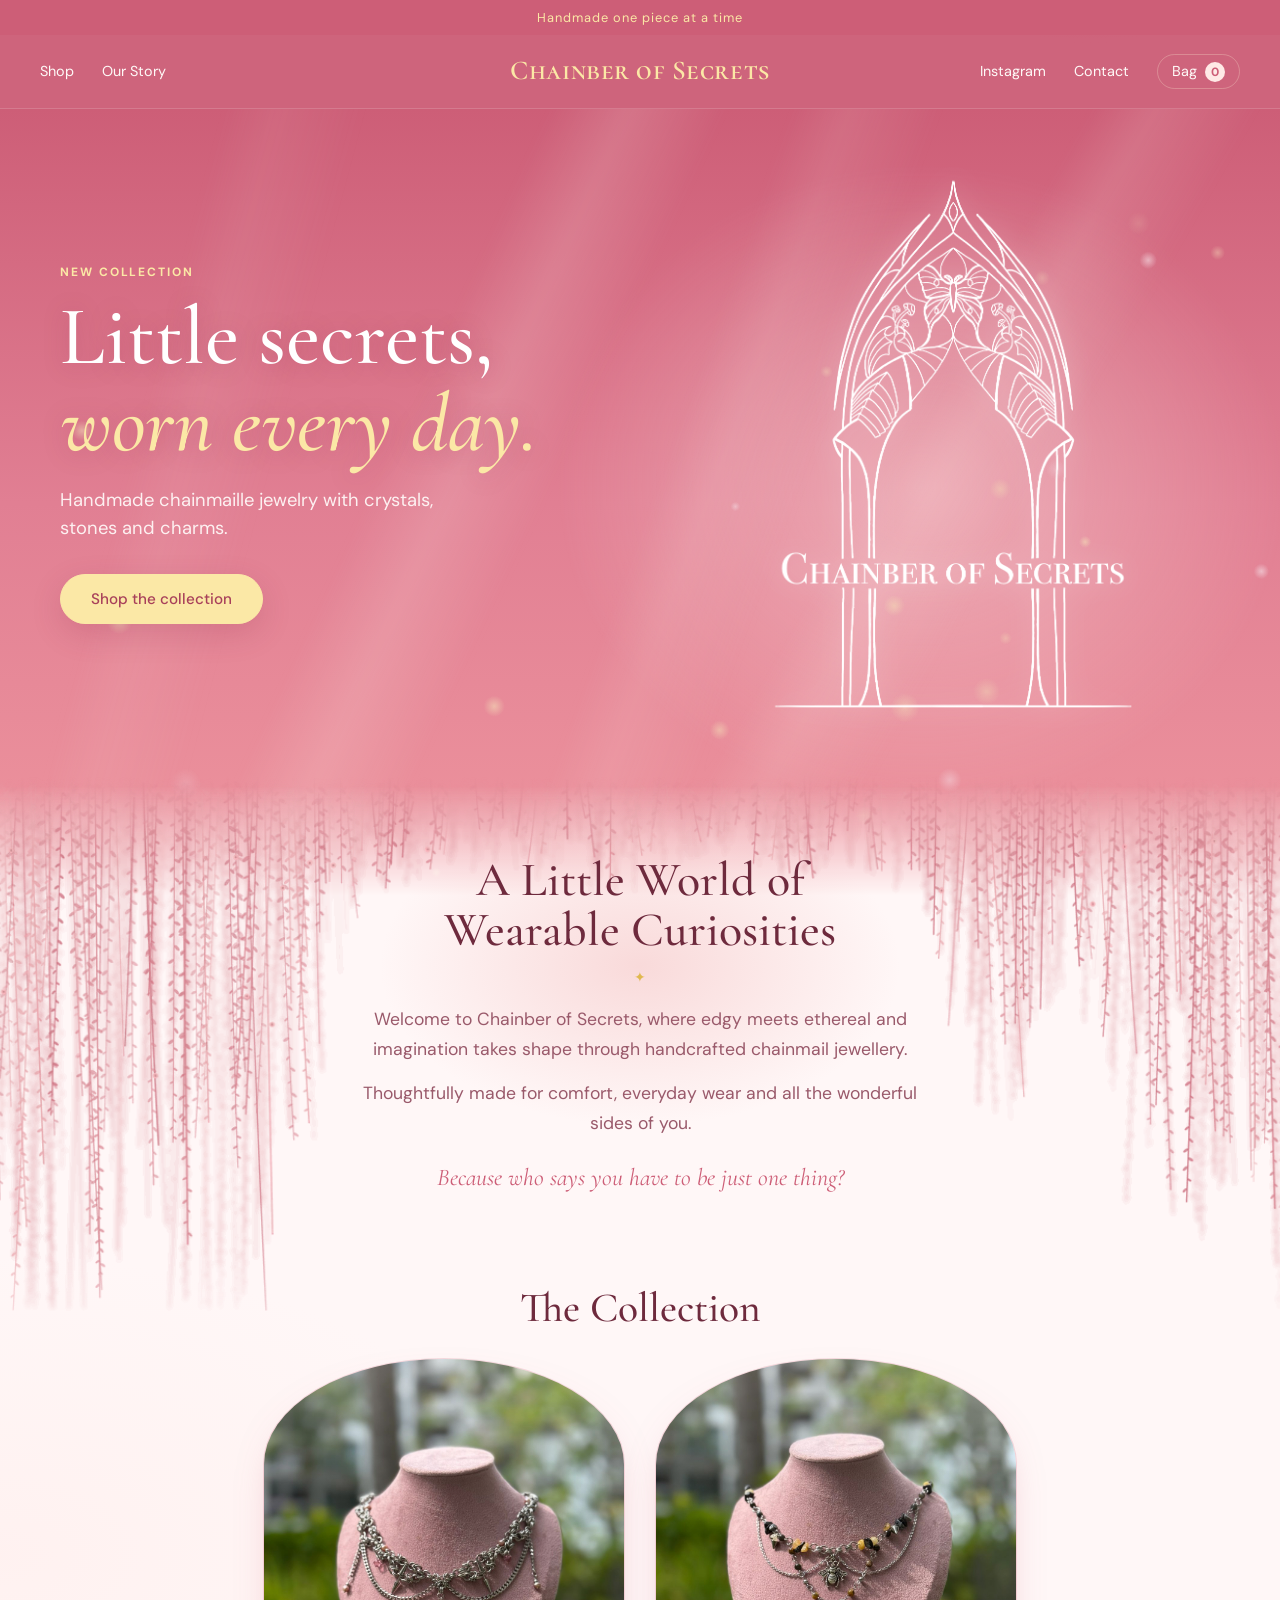
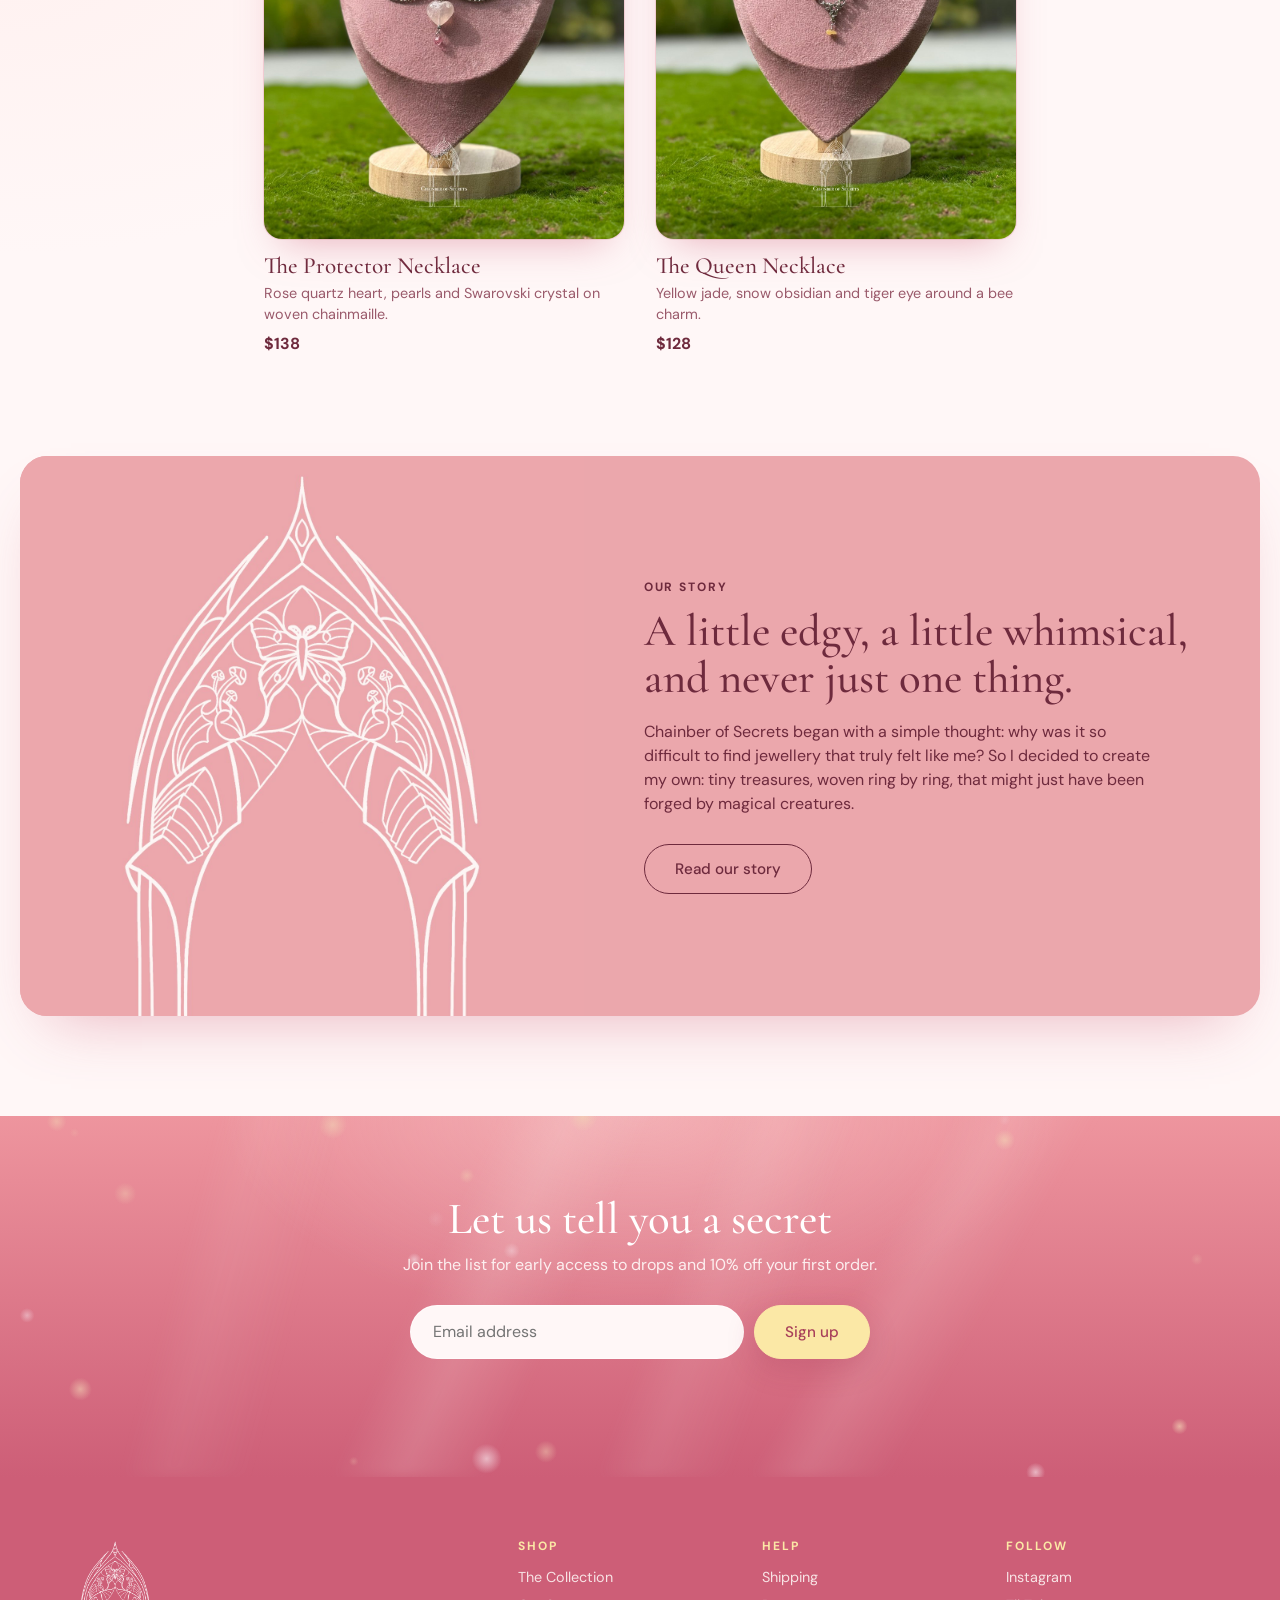
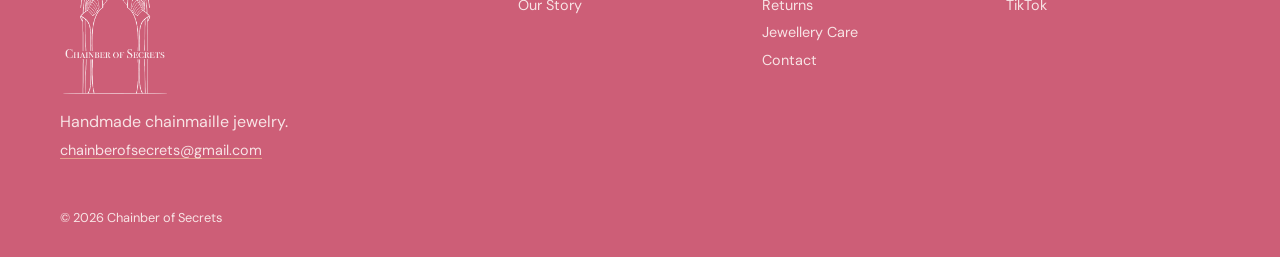
==== index.html @ 81e77fea "Send enquiries to chainberofsecrets@gmail.com Contact links in the header and footer open an email t" ====
<!doctype html>
<html lang="en">
<head>
  <meta charset="utf-8">
  <meta name="viewport" content="width=device-width, initial-scale=1">
  <title>Chainber of Secrets</title>
  <meta name="description" content="Handmade chainmaille jewelry with crystals, stones and charms.">
  <link rel="icon" href="assets/logo.png">
  <link rel="preconnect" href="https://fonts.googleapis.com">
  <link rel="preconnect" href="https://fonts.gstatic.com" crossorigin>
  <link href="https://fonts.googleapis.com/css2?family=Cormorant+Garamond:ital,wght@0,400;0,500;1,400&family=Cormorant+SC:wght@500;600&family=DM+Sans:wght@400;500;700&display=swap" rel="stylesheet">
  <link rel="stylesheet" href="styles.css">
</head>
<body>
  <div class="announcement">Handmade one piece at a time</div>

  <header class="site-header">
    <button class="menu-toggle" aria-label="Open menu" aria-expanded="false">
      <span></span><span></span>
    </button>
    <nav class="nav nav-left" aria-label="Primary">
      <a href="index.html#collection">Shop</a>
      <a href="our-story.html">Our Story</a>
    </nav>
    <a href="index.html" class="wordmark">Chainber of Secrets</a>
    <nav class="nav nav-right" aria-label="Secondary">
      <a href="https://www.instagram.com/chainberofsecrets/" target="_blank" rel="noopener">Instagram</a>
      <a href="mailto:chainberofsecrets@gmail.com">Contact</a>
    </nav>
  </header>

  <main>
    <section class="hero enchanted">
      <div class="hero-inner">
        <div class="hero-text">
          <p class="eyebrow">New collection</p>
          <h1>Little secrets,<br><em>worn every day.</em></h1>
          <p class="lede">Handmade chainmaille jewelry with crystals, stones and charms.</p>
          <a href="#collection" class="btn">Shop the collection</a>
        </div>
        <img class="hero-logo" src="assets/logo-light.png" alt="Chainber of Secrets" width="779" height="1142">
      </div>
    </section>
    <div class="forest-edge" aria-hidden="true"></div>

    <section class="intro">
      <h2>A Little World of Wearable Curiosities</h2>
      <p>Welcome to Chainber of Secrets, where edgy meets ethereal and imagination takes shape through handcrafted chainmail jewellery.</p>
      <p>Thoughtfully made for comfort, everyday wear and all the wonderful sides of you.</p>
      <p class="intro-kicker">Because who says you have to be just one thing?</p>
    </section>

    <section class="products" id="collection">
      <div class="section-head">
        <h2>The Collection</h2>
      </div>
      <div class="product-grid" id="product-grid"></div>
    </section>

    <section class="story" id="story">
      <img class="story-art" src="assets/arch.jpg" alt="" width="1410" height="2000">
      <div class="story-text">
        <p class="eyebrow">Our story</p>
        <h2>A little edgy, a little whimsical, and never just one thing.</h2>
        <p>Chainber of Secrets began with a simple thought: why was it so difficult to find jewellery that truly felt like me? So I decided to create my own: tiny treasures, woven ring by ring, that might just have been forged by magical creatures.</p>
        <a href="our-story.html" class="btn btn-outline">Read our story</a>
      </div>
    </section>

    <section class="newsletter enchanted">
      <h2>Let us tell you a secret</h2>
      <p>Join the list for early access to drops and 10% off your first order.</p>
      <form id="signup">
        <input id="signup-email" type="email" placeholder="Email address" aria-label="Email address" required>
        <button class="btn" type="submit">Sign up</button>
      </form>
      <p class="form-msg" id="form-msg" role="status"></p>
    </section>
  </main>

  <footer class="site-footer">
    <div class="footer-cols">
      <div class="footer-brand">
        <img src="assets/logo-light.png" alt="Chainber of Secrets" width="779" height="1142">
        <p>Handmade chainmaille jewelry.</p>
        <p><a href="mailto:chainberofsecrets@gmail.com" class="footer-email">chainberofsecrets@gmail.com</a></p>
      </div>
      <div>
        <h3>Shop</h3>
        <a href="index.html#collection">The Collection</a>
        <a href="our-story.html">Our Story</a>
      </div>
      <div>
        <h3>Help</h3>
        <a href="#">Shipping</a><a href="#">Returns</a><a href="jewellery-care.html">Jewellery Care</a><a href="mailto:chainberofsecrets@gmail.com">Contact</a>
      </div>
      <div>
        <h3>Follow</h3>
        <a href="https://www.instagram.com/chainberofsecrets/" target="_blank" rel="noopener">Instagram</a><a href="https://www.tiktok.com/@chainberofsecrets" target="_blank" rel="noopener">TikTok</a>
      </div>
    </div>
    <p class="copyright">© <span id="year"></span> Chainber of Secrets</p>
  </footer>

  <script src="products.js"></script>
  <script src="cart.js"></script>
  <script src="script.js"></script>
</body>
</html>
---- styles.css ----
/* Palette: baby pink tones (CD5E77, E17F93, EE959E, EBA7AC, F4C2C2),
   with a deep rose ink so small text stays readable */
:root {
  --bg: #fff7f7;
  --ink: #6e2a3d;
  --muted: #9a5a6b;
  --plum: #cd5e77;
  --mauve: #eba7ac;
  --rose: #fbe3e3;
  --lilac: #f8dcdc;
  --petal: #fdeeee;
  --dusk: #f4c2c2;
  --line: rgba(110, 42, 61, 0.12);
  --radius: 18px;
  --display: "Cormorant Garamond", Georgia, serif;
  --caps: "Cormorant SC", "Cormorant Garamond", Georgia, serif;
  --sans: "DM Sans", system-ui, sans-serif;
}

* { box-sizing: border-box; margin: 0; }

body {
  background: var(--bg);
  color: var(--ink);
  font-family: var(--sans);
  line-height: 1.5;
}

a { color: inherit; text-decoration: none; }
img, svg { display: block; max-width: 100%; height: auto; }
:focus-visible { outline: 2px solid var(--plum); outline-offset: 3px; }

.announcement {
  background: var(--plum);
  color: var(--bg);
  text-align: center;
  font-size: 0.8rem;
  letter-spacing: 0.04em;
  padding: 8px 16px;
}

/* Header */
.site-header {
  position: sticky;
  top: 0;
  z-index: 10;
  display: grid;
  grid-template-columns: 1fr auto 1fr;
  align-items: center;
  padding: 16px 40px;
  background: rgba(255, 247, 247, 0.92);
  backdrop-filter: blur(8px);
  border-bottom: 1px solid var(--line);
}

.wordmark {
  font-family: var(--caps);
  font-size: 1.7rem;
  font-weight: 600;
  color: var(--plum);
  white-space: nowrap;
  letter-spacing: 0.02em;
}

.nav { display: flex; gap: 28px; font-size: 0.9rem; }
.nav-right { justify-content: flex-end; align-items: center; }
.nav a:hover { color: var(--plum); }

.menu-toggle { display: none; }

/* Buttons */
.btn {
  display: inline-block;
  background: var(--plum);
  color: var(--bg);
  border: 1.5px solid var(--plum);
  border-radius: 999px;
  padding: 14px 30px;
  font: 500 0.95rem var(--sans);
  cursor: pointer;
  transition: transform 0.15s, background 0.15s, color 0.15s;
}
.btn:hover { transform: translateY(-2px); }
.btn-outline { background: transparent; color: var(--plum); }
.btn-outline:hover { background: var(--plum); color: var(--bg); }

.eyebrow {
  text-transform: uppercase;
  letter-spacing: 0.16em;
  font-size: 0.75rem;
  font-weight: 700;
  color: var(--plum);
  margin-bottom: 12px;
}

h1, h2 {
  font-family: var(--display);
  font-weight: 500;
  line-height: 1.05;
  text-wrap: balance;
}
h1 em, h2 em { color: var(--plum); }

/* Hero */
.hero {
  background: linear-gradient(180deg, var(--rose), var(--bg));
  margin-bottom: 72px;
}
.hero-inner {
  display: grid;
  grid-template-columns: 1.1fr 1fr;
  align-items: center;
  gap: 40px;
  padding: 56px 40px 64px;
  max-width: 1240px;
  margin: 0 auto;
}
.hero h1 { font-size: clamp(3rem, 6.5vw, 5.4rem); margin-bottom: 20px; }
.lede { font-size: 1.15rem; color: var(--muted); max-width: 420px; margin-bottom: 32px; }
.hero-logo { width: 100%; max-width: 380px; justify-self: center; }

/* Products */
.products { max-width: 1240px; margin: 0 auto 100px; padding: 0 40px; }
.section-head {
  display: flex;
  justify-content: space-between;
  align-items: baseline;
  margin-bottom: 28px;
}
.section-head h2 { font-size: 2.6rem; }
.section-head a { font-size: 0.9rem; color: var(--plum); text-decoration: underline; text-underline-offset: 4px; }

.product-grid {
  display: grid;
  grid-template-columns: repeat(auto-fit, minmax(280px, 1fr));
  gap: 32px 24px;
}
.more .product-grid { grid-template-columns: repeat(auto-fill, minmax(260px, 1fr)); }
.product { display: block; }
.product-image {
  position: relative;
  aspect-ratio: 3 / 4;
  max-width: 100%;
  border-radius: var(--radius);
  background: var(--rose);
  margin-bottom: 14px;
  overflow: hidden;
}
.product-image img {
  width: 100%;
  height: 100%;
  object-fit: cover;
  transition: transform 0.4s;
}
.product:hover .product-image img { transform: scale(1.04); }
.product:hover h3 { color: var(--plum); }
.product-summary { color: var(--muted); font-size: 0.9rem; margin-top: 2px; }
.badge {
  position: absolute;
  top: 14px;
  left: 14px;
  background: var(--bg);
  color: var(--plum);
  border-radius: 999px;
  padding: 4px 12px;
  font-size: 0.72rem;
  font-weight: 700;
}
.product h3 { font-family: var(--display); font-size: 1.45rem; font-weight: 500; line-height: 1.2; }
.product .price { font-weight: 700; margin-top: 6px; }

/* Product page */
.pdp {
  display: grid;
  grid-template-columns: 1.1fr 1fr;
  gap: 56px;
  align-items: start;
  max-width: 1240px;
  margin: 0 auto 100px;
  padding: 40px 40px 0;
}
.pdp-image {
  border-radius: var(--radius);
  overflow: hidden;
  background: var(--rose);
}
.pdp-image img { width: 100%; aspect-ratio: 3 / 4; object-fit: cover; }
.pdp-info {
  position: sticky;
  top: 110px;
  display: flex;
  flex-direction: column;
  gap: 16px;
  min-width: 0;
  padding-top: 12px;
}
.back-link { font-size: 0.9rem; color: var(--plum); }
.pdp-info h1 { font-size: clamp(2.4rem, 4vw, 3.4rem); }
.pdp-price { font-size: 1.3rem; font-weight: 700; }
.pdp-desc { color: var(--muted); font-size: 1.05rem; max-width: 46ch; }
.pdp-details {
  list-style: none;
  padding: 16px 0;
  border-top: 1px solid var(--line);
  border-bottom: 1px solid var(--line);
  display: grid;
  gap: 8px;
}
.pdp-details li::before { content: "✦"; color: var(--plum); margin-right: 10px; font-size: 0.8rem; }
.btn-buy { text-align: center; font-size: 1rem; padding: 16px 30px; }
.btn-buy[aria-disabled="true"] { background: var(--dusk); border-color: var(--dusk); color: var(--muted); cursor: default; transform: none; }
.pdp-note { font-size: 0.85rem; color: var(--muted); text-align: center; }
.pdp-handmade {
  font-family: var(--display);
  font-style: italic;
  font-size: 1.15rem;
  color: var(--plum);
  background: var(--petal);
  border-radius: var(--radius);
  padding: 16px 20px;
}

/* Story */
.story {
  display: grid;
  grid-template-columns: 1fr 1.2fr;
  background: var(--mauve);
  max-width: 1240px;
  margin: 0 auto 100px;
  border-radius: calc(var(--radius) * 1.5);
  overflow: hidden;
}
.story-art {
  width: 100%;
  height: 100%;
  max-height: 560px;
  object-fit: cover;
  object-position: top;
}
.story-text { padding: 60px; align-self: center; }
.story-text .eyebrow { color: var(--ink); }
.story-text h2 { font-size: 2.8rem; margin-bottom: 18px; }
.story-text p:not(.eyebrow) { color: var(--ink); margin-bottom: 28px; max-width: 46ch; }

/* Newsletter */
.newsletter {
  text-align: center;
  padding: 80px 24px;
  background: var(--rose);
}
.newsletter h2 { font-size: 2.8rem; margin-bottom: 10px; }
.newsletter p { color: var(--muted); }
.newsletter form {
  display: flex;
  gap: 10px;
  max-width: 460px;
  margin: 28px auto 0;
}
.newsletter input {
  flex: 1;
  min-width: 0;
  border: 1.5px solid var(--plum);
  border-radius: 999px;
  padding: 14px 22px;
  font: inherit;
  color: var(--ink);
  background: var(--bg);
}
.form-msg { margin-top: 14px; min-height: 1.5em; }

/* Footer */
.site-footer { padding: 60px 40px 30px; max-width: 1240px; margin: 0 auto; }
.footer-cols {
  display: grid;
  grid-template-columns: 2fr 1fr 1fr 1fr;
  gap: 30px;
  margin-bottom: 40px;
}
.footer-brand img { width: 110px; }
.footer-cols p { color: var(--muted); margin-top: 12px; }
.footer-cols h3 {
  font-size: 0.75rem;
  text-transform: uppercase;
  letter-spacing: 0.16em;
  color: var(--plum);
  margin-bottom: 12px;
}
.footer-cols a { display: block; color: var(--muted); font-size: 0.9rem; margin-bottom: 6px; }
.footer-cols a:hover { color: var(--plum); }
.copyright { font-size: 0.8rem; color: var(--muted); }

@media (prefers-reduced-motion: reduce) {
  * { transition: none !important; }
}

/* Mobile */
@media (max-width: 860px) {
  .site-header { padding: 14px 16px; }
  .nav-left {
    display: none;
    position: absolute;
    top: 100%;
    left: 0;
    right: 0;
    flex-direction: column;
    gap: 16px;
    padding: 20px 16px;
    background: var(--bg);
    border-bottom: 1px solid var(--line);
  }
  .nav-left.open { display: flex; }
  .nav-right a:last-child { display: none; }
  .menu-toggle {
    display: flex;
    flex-direction: column;
    gap: 6px;
    background: none;
    border: none;
    padding: 6px 0;
    cursor: pointer;
    width: 28px;
  }
  .menu-toggle span { height: 1.5px; background: var(--ink); }
  .wordmark { font-size: 1.3rem; }

  .hero-inner { grid-template-columns: 1fr; padding: 36px 16px 48px; text-align: center; gap: 28px; }
  .lede { margin-left: auto; margin-right: auto; }
  .hero-logo { order: -1; max-width: 220px; }

  .products { padding: 0 16px; }
  .product-grid { grid-template-columns: repeat(2, 1fr); gap: 24px 12px; }
  .product h3 { font-size: 1.2rem; }
  .pdp { grid-template-columns: 1fr; gap: 24px; padding: 16px 16px 0; margin-bottom: 72px; }
  .pdp-info { position: static; padding-top: 0; }
  .more { margin-bottom: 72px; }
  .story { grid-template-columns: 1fr; margin: 0 16px 80px; }
  .story-art { max-height: 320px; }
  .story-text { padding: 36px 24px; }
  .newsletter form { flex-direction: column; }
  .site-footer { padding: 50px 16px 30px; }
  .footer-cols { grid-template-columns: 1fr 1fr; }
}

/* Our Story page */
.story-hero { background: var(--mauve); margin-bottom: 64px; }
.story-hero-inner {
  display: grid;
  grid-template-columns: 1.2fr 1fr;
  align-items: center;
  gap: 40px;
  max-width: 1240px;
  margin: 0 auto;
  padding: 0 40px;
}
.story-hero-text { padding: 64px 0; }
.story-hero h1 { font-size: clamp(3rem, 6vw, 5rem); margin-bottom: 16px; }
.story-welcome { font-family: var(--display); font-style: italic; font-size: 1.5rem; color: var(--plum); margin-bottom: 12px; }
.story-tagline { font-weight: 700; font-size: 1.1rem; max-width: 32ch; }
.story-hero-art { width: 100%; max-height: 460px; object-fit: cover; object-position: top; align-self: end; }

.story-body {
  max-width: 680px;
  margin: 0 auto 100px;
  padding: 0 24px;
  font-size: 1.1rem;
  line-height: 1.75;
  display: flex;
  flex-direction: column;
  gap: 22px;
}
.story-body em { font-family: var(--display); font-size: 1.2em; color: var(--plum); }
.story-body strong { color: var(--plum); }
.story-pull {
  font-family: var(--display);
  font-size: 2rem;
  line-height: 1.2;
  color: var(--plum);
  text-align: center;
  padding: 12px 0;
}
.story-closing {
  font-family: var(--display);
  font-size: 1.8rem;
  line-height: 1.25;
  text-align: center;
  color: var(--ink);
  padding: 24px 0 8px;
  border-top: 1px solid var(--line);
}
.story-body .btn { align-self: center; }

@media (max-width: 860px) {
  .story-hero-inner { grid-template-columns: 1fr; padding: 0 16px; gap: 0; text-align: center; }
  .story-hero-text { padding: 40px 0 24px; }
  .story-tagline { margin: 0 auto; }
  .story-hero-art { max-height: 260px; max-width: 260px; margin: 0 auto; }
  .story-body { padding: 0 16px; font-size: 1.05rem; margin-bottom: 72px; }
  .story-pull { font-size: 1.7rem; }
  .story-closing { font-size: 1.5rem; }
}

/* Homepage brand intro */
.intro {
  max-width: 640px;
  margin: 0 auto 88px;
  padding: 0 24px;
  text-align: center;
  display: flex;
  flex-direction: column;
  gap: 14px;
}
.intro h2 { font-size: clamp(2.2rem, 4.5vw, 3rem); color: var(--ink); margin-bottom: 6px; }
.intro p { font-size: 1.1rem; line-height: 1.7; color: var(--muted); }
.intro-kicker {
  font-family: var(--display);
  font-style: italic;
  font-size: 1.5rem !important;
  color: var(--plum) !important;
  margin-top: 6px;
}
@media (max-width: 860px) {
  .intro { padding: 0 16px; margin-bottom: 64px; }
  .intro p { font-size: 1.02rem; }
}

/* ------------------------------------------------------------------
   Rose canopy: a baby-pink blossom wood. Deep rose overhead fading to
   blush, soft white light and fireflies, rose vines hanging into the page.
   ------------------------------------------------------------------ */
:root {
  --wood-deep: #cd5e77;     /* deepest rose */
  --wood: #e17f93;
  --wood-mid: #ee959e;
  --mist: #eba7ac;
  --rosegold: #ffe9e6;      /* light through the leaves */
  --blush: #fff3f1;
  --cream: #fffaf8;
  --leaf: #8f9a88;          /* muted sage, used sparingly */
  --butter: #fbe8a6;        /* butter yellow accent: wordmark, highlights, buttons */
  --butter-deep: #e0b84f;   /* butter on light backgrounds */
}

body {
  background:
    radial-gradient(1200px 600px at 85% 0%, rgba(244, 194, 194, 0.3), transparent 60%),
    radial-gradient(900px 500px at 0% 45%, rgba(255, 233, 230, 0.4), transparent 60%),
    var(--bg);
}

/* Shared enchanted layer: light shafts + firefly canvas */
.enchanted { position: relative; isolation: isolate; overflow: hidden; }
.enchanted > .fireflies {
  position: absolute; inset: 0; width: 100%; height: 100%;
  pointer-events: none; z-index: 1;
}
.enchanted::before {
  content: "";
  position: absolute; inset: -20% -10% 0 -10%;
  z-index: 0;
  background:
    linear-gradient(115deg, transparent 38%, rgba(255, 236, 232, 0.16) 42%, transparent 47%),
    linear-gradient(110deg, transparent 52%, rgba(255, 236, 232, 0.10) 55%, transparent 60%),
    linear-gradient(120deg, transparent 63%, rgba(255, 236, 232, 0.13) 66%, transparent 71%),
    linear-gradient(105deg, transparent 22%, rgba(255, 236, 232, 0.07) 25%, transparent 30%);
  filter: blur(6px);
  animation: shafts 14s ease-in-out infinite alternate;
}
@keyframes shafts {
  from { opacity: 0.65; transform: translateX(-2%); }
  to   { opacity: 1;    transform: translateX(2%); }
}
.enchanted > *:not(.fireflies) { position: relative; z-index: 2; }

.announcement { background: var(--wood-deep); color: var(--butter); letter-spacing: 0.08em; }

/* Header melts into the canopy */
.site-header {
  background: rgba(205, 94, 119, 0.96);
  border-bottom: 1px solid rgba(255, 255, 255, 0.15);
  color: var(--cream);
}
.site-header .wordmark { color: var(--butter); }
.nav a:hover { color: var(--butter); }
.menu-toggle span { background: var(--cream); }
@media (max-width: 860px) {
  .nav-left { background: var(--wood-deep); border-bottom-color: rgba(255, 255, 255, 0.15); }
}

/* Hero: a blossom clearing at dusk, the arch glowing like a doorway */
.hero {
  background:
    radial-gradient(520px 460px at 72% 48%, rgba(255, 236, 232, 0.4), transparent 70%),
    linear-gradient(180deg, var(--wood-deep) 0%, var(--wood) 50%, var(--wood-mid) 100%);
  color: var(--cream);
  margin-bottom: 0;
}
.hero .eyebrow, .hero h1 em { color: var(--butter); }
.hero h1 { color: #fff; text-shadow: 0 2px 24px rgba(140, 40, 70, 0.25); }
.hero .lede { color: rgba(255, 250, 248, 0.92); }
.hero .btn, .newsletter .btn {
  background: var(--butter);
  border-color: var(--butter);
  color: #a8405a;
  box-shadow: 0 10px 30px rgba(140, 40, 70, 0.18);
}

/* Logo in soft white, with a gentle glow */
.hero-logo, .story-hero-art {
  filter: drop-shadow(0 0 14px rgba(255, 255, 255, 0.4));
  animation: breathe 6s ease-in-out infinite;
}
@keyframes breathe {
  0%, 100% { filter: drop-shadow(0 0 10px rgba(255, 255, 255, 0.3)); }
  50%      { filter: drop-shadow(0 0 22px rgba(255, 255, 255, 0.6)); }
}
.footer-brand img { opacity: 0.9; }

/* Hanging vines: one asymmetric scene in two layers that sway
   separately. Long cascades frame the intro left and right. */
.forest-edge {
  position: relative;
  height: 400px;
  margin-top: -120px;
  margin-bottom: -330px;
  pointer-events: none;
  z-index: 3;
  overflow-x: clip;
}
.forest-edge::before,
.forest-edge::after {
  content: "";
  position: absolute;
  inset: 0 -2% auto -2%;
  height: 600px;
  background: top center / max(104%, 1660px) auto no-repeat;
  transform-origin: top center;
  -webkit-mask-image: linear-gradient(180deg, transparent 0, #000 70px, #000 78%, transparent 100%);
          mask-image: linear-gradient(180deg, transparent 0, #000 70px, #000 78%, transparent 100%);
}
.forest-edge::before {
  background-image: url("assets/vines-back.webp");
  animation: sway-back 9s ease-in-out infinite alternate;
}
.forest-edge::after {
  background-image: url("assets/vines-front.webp");
  animation: sway-front 6.5s ease-in-out -2s infinite alternate;
}
@keyframes sway-back {
  from { transform: skewX(-1.8deg); }
  to   { transform: skewX(2deg); }
}
@keyframes sway-front {
  0%   { transform: skewX(2.6deg) translateX(-4px); }
  55%  { transform: skewX(-1.6deg) translateX(3px); }
  100% { transform: skewX(-3deg) translateX(5px); }
}
.intro, .story-body { position: relative; z-index: 4; }
/* Heading sits just below the middle vine tips, so they barely brush it.
   The vine image scales with the viewport, so the gap scales with it. */
.intro { padding-top: calc(max(104vw, 1660px) * 0.068 - 104px); }
@media (max-width: 860px) {
  .forest-edge { height: 220px; margin-top: -80px; margin-bottom: -170px; }
  .forest-edge::before, .forest-edge::after { height: 340px; background-size: 600px auto; }
  .intro { padding-top: 34px; }
}
@media (prefers-reduced-motion: reduce) {
  .forest-edge::before, .forest-edge::after { animation: none; }
}

/* Intro: soft light falling into the clearing */
.intro { position: relative; }
.intro::before {
  content: "";
  position: absolute; left: 50%; top: -40px; width: min(520px, 100%); height: 320px;
  transform: translateX(-50%);
  background: radial-gradient(closest-side, rgba(244, 194, 194, 0.55), transparent);
  z-index: -1;
}
.intro h2::after {
  content: "✦";
  display: block;
  font-size: 0.9rem;
  color: var(--butter-deep);
  margin-top: 14px;
}

/* Products sit in gothic window frames */
.product-image {
  border-radius: 50% 50% var(--radius) var(--radius) / 22% 22% var(--radius) var(--radius);
  box-shadow: 0 0 0 1px rgba(205, 94, 119, 0.2), 0 18px 40px -18px rgba(205, 94, 119, 0.5);
}
.pdp-image {
  border-radius: 50% 50% var(--radius) var(--radius) / 16% 16% var(--radius) var(--radius);
  box-shadow: 0 0 0 1px rgba(205, 94, 119, 0.2), 0 24px 60px -24px rgba(205, 94, 119, 0.55);
}
.product-image::after {
  content: "";
  position: absolute; inset: 0;
  background: linear-gradient(180deg, rgba(255, 236, 232, 0.2), transparent 35%);
  pointer-events: none;
}
#collection .section-head { justify-content: center; }
#collection .product-grid {
  grid-template-columns: repeat(auto-fit, minmax(260px, 360px));
  justify-content: center;
  gap: 40px 32px;
}

.story { box-shadow: 0 30px 60px -30px rgba(205, 94, 119, 0.45); }
.story .btn-outline { color: var(--ink); border-color: var(--ink); }
.story .btn-outline:hover { background: var(--ink); color: #fff; }

/* Newsletter and footer: back under the canopy */
.newsletter {
  background:
    radial-gradient(600px 300px at 50% 0%, rgba(255, 236, 232, 0.3), transparent 70%),
    linear-gradient(180deg, var(--wood-mid), var(--wood-deep));
  color: var(--cream);
}
.newsletter h2 { color: #fff; }
.newsletter p { color: rgba(255, 250, 248, 0.9); }
.newsletter input { border-color: rgba(255, 255, 255, 0.6); }

.site-footer {
  max-width: none;
  background: var(--wood-deep);
  padding-left: max(40px, calc((100% - 1160px) / 2));
  padding-right: max(40px, calc((100% - 1160px) / 2));
}
.footer-cols p, .footer-cols a, .copyright { color: rgba(255, 250, 248, 0.85); }
.footer-cols h3, .footer-cols a:hover { color: var(--butter); }

/* Our Story page hero joins the wood */
.story-hero {
  background:
    radial-gradient(460px 420px at 78% 55%, rgba(255, 236, 232, 0.35), transparent 70%),
    linear-gradient(180deg, var(--wood-deep), var(--wood) 55%, var(--wood-mid));
  color: var(--cream);
  margin-bottom: 0;
}
.story-hero h1 { color: #fff; }
.story-welcome { color: var(--butter); }
.story-hero-art {
  object-fit: contain;
  max-width: 320px;
  justify-self: center;
  align-self: center;
  padding: 40px 0;
}
@media (max-width: 860px) {
  .story-hero-art { max-width: 210px; max-height: none; padding: 12px 0 0; margin-bottom: 50px; }
}

@media (max-width: 860px) {
  #collection .product-grid { grid-template-columns: repeat(2, 1fr); gap: 24px 12px; }
  .site-footer { padding-left: 16px; padding-right: 16px; }
}

@media (prefers-reduced-motion: reduce) {
  .enchanted::before, .hero-logo, .story-hero-art { animation: none; }
}

/* Canopy dissolves into the page; vines emerge from the mist */
.hero, .story-hero {
  -webkit-mask-image: linear-gradient(180deg, #000 calc(100% - 110px), transparent);
          mask-image: linear-gradient(180deg, #000 calc(100% - 110px), transparent);
  /* Room for the vines and the fade, so the logo sits wholly in the pink */
  padding-bottom: 110px;
}
@media (max-width: 860px) {
  .hero, .story-hero {
    -webkit-mask-image: linear-gradient(180deg, #000 calc(100% - 70px), transparent);
            mask-image: linear-gradient(180deg, #000 calc(100% - 70px), transparent);
    padding-bottom: 70px;
  }
}

/* Jewellery Care page, styled after the printed care card */
.care-title {
  font-family: "Allura", "Cormorant Garamond", cursive;
  font-weight: 400;
  font-size: clamp(3.6rem, 9vw, 6.2rem);
  line-height: 1;
  color: #fff7f2;
}
.care-sub {
  font-family: var(--sans);
  text-transform: uppercase;
  letter-spacing: 0.5em;
  font-size: 0.9rem;
  color: var(--butter);
  margin-top: 8px;
  padding-left: 0.5em;
}
.care-tips {
  position: relative;
  z-index: 4;
  max-width: 820px;
  margin: 0 auto 100px;
  padding: calc(max(104vw, 1660px) * 0.068 - 104px) 24px 0;
  text-align: center;
  display: flex;
  flex-direction: column;
  align-items: center;
  gap: 32px;
}
.care-grid {
  list-style: none;
  padding: 0;
  display: grid;
  grid-template-columns: repeat(2, minmax(0, 1fr));
  gap: 48px 64px;
  width: 100%;
}
.care-grid li {
  display: flex;
  flex-direction: column;
  align-items: center;
  gap: 14px;
}
.care-grid img {
  height: 84px;
  width: auto;
  object-fit: contain;
}
.care-grid p {
  font-family: var(--display);
  font-size: 1.35rem;
  line-height: 1.25;
  color: var(--plum);
  max-width: 19ch;
  text-wrap: balance;
}
.care-sign {
  font-family: var(--caps);
  letter-spacing: 0.3em;
  color: var(--muted);
  margin-top: 16px;
}
@media (max-width: 860px) {
  .care-tips { padding: 34px 16px 0; margin-bottom: 72px; }
  .care-grid { gap: 36px 20px; }
  .care-grid img { height: 64px; }
  .care-grid p { font-size: 1.15rem; }
}

/* ---- Cart --------------------------------------------------------------- */
.bag-btn {
  font: inherit;
  font-size: 0.9rem;
  color: inherit;
  background: none;
  border: 1px solid rgba(242, 211, 196, 0.35);
  border-radius: 999px;
  padding: 6px 14px;
  cursor: pointer;
  display: inline-flex;
  align-items: center;
  gap: 8px;
}
.bag-btn:hover { border-color: var(--rosegold); color: var(--rosegold); }
.bag-count {
  min-width: 20px;
  height: 20px;
  border-radius: 999px;
  background: var(--rosegold);
  color: var(--wood-deep);
  font-size: 0.75rem;
  font-weight: 700;
  display: inline-grid;
  place-items: center;
  padding: 0 5px;
}
body.cart-open { overflow: hidden; }
.cart { position: fixed; inset: 0; z-index: 50; }
.cart-backdrop { position: absolute; inset: 0; background: rgba(36, 21, 32, 0.45); backdrop-filter: blur(2px); }
.cart-panel {
  position: absolute;
  top: 0; right: 0; bottom: 0;
  width: min(420px, 100%);
  background: var(--bg);
  display: flex;
  flex-direction: column;
  box-shadow: -20px 0 60px rgba(36, 21, 32, 0.35);
  padding-top: env(safe-area-inset-top, 0px);
  padding-bottom: env(safe-area-inset-bottom, 0px);
  animation: cart-in 0.25s ease-out;
}
@keyframes cart-in { from { transform: translateX(30px); opacity: 0; } }
.cart-head {
  display: flex;
  justify-content: space-between;
  align-items: center;
  padding: 20px 24px;
  border-bottom: 1px solid var(--line);
}
.cart-head h2 { font-size: 1.8rem; }
.cart-close { font-size: 1.8rem; line-height: 1; background: none; border: none; cursor: pointer; color: var(--ink); }
.cart-body { flex: 1; overflow-y: auto; padding: 8px 24px; }
.cart-empty { text-align: center; color: var(--muted); padding: 48px 0; line-height: 2; }
.cart-empty a { color: var(--plum); text-decoration: underline; text-underline-offset: 4px; }
.cart-line { display: flex; gap: 16px; padding: 16px 0; border-bottom: 1px solid var(--line); }
.cart-line img {
  width: 72px; height: 96px; object-fit: cover;
  border-radius: 50% 50% 8px 8px / 22% 22% 8px 8px;
  flex-shrink: 0;
}
.cart-line-info { display: flex; flex-direction: column; gap: 4px; min-width: 0; flex: 1; }
.cart-line-name { font-family: var(--display); font-size: 1.25rem; line-height: 1.2; }
.cart-line-price { font-weight: 700; }
.cart-qty { display: flex; align-items: center; gap: 10px; margin-top: 6px; font-size: 0.9rem; }
.cart-qty button[data-qty] {
  width: 28px; height: 28px; border-radius: 999px;
  border: 1px solid var(--plum); background: none; color: var(--plum); cursor: pointer;
}
.cart-qty button:disabled { opacity: 0.35; cursor: default; }
.cart-unique { color: var(--muted); font-size: 0.85rem; }
.cart-remove { margin-left: auto; background: none; border: none; color: var(--muted); text-decoration: underline; cursor: pointer; font: inherit; font-size: 0.85rem; }
.cart-foot { padding: 20px 24px; border-top: 1px solid var(--line); display: flex; flex-direction: column; gap: 12px; }
.cart-shipping { font-size: 0.9rem; color: var(--plum); text-align: center; }
.cart-total { display: flex; justify-content: space-between; font-size: 1.1rem; }
.cart-checkout { width: 100%; text-align: center; }
.cart-checkout:disabled { opacity: 0.5; cursor: default; transform: none; }
.cart-error:empty { display: none; }
.cart-error { color: #9b2c3c; font-size: 0.9rem; text-align: center; }
.cart-secure { font-size: 0.8rem; color: var(--muted); text-align: center; }
.btn-buy:disabled { background: var(--dusk); border-color: var(--dusk); color: var(--muted); cursor: default; transform: none; }

/* Thank-you page */
.thanks { gap: 28px; }
.thanks-text { font-size: 1.15rem; line-height: 1.7; color: var(--muted); max-width: 46ch; }
.thanks-actions { display: flex; gap: 12px; flex-wrap: wrap; justify-content: center; }

@media (max-width: 860px) {
  .bag-btn { padding: 5px 10px; }
}
@media (max-width: 860px) {
  .nav-right a { display: none; }
  .nav-right { gap: 0; }
}

/* Short pages: keep the footer in front of the hanging vines */
.site-footer { position: relative; z-index: 5; }
/* Thank-you page is short: leave room for the vines to fade out before the footer */
.care-tips.thanks { min-height: 360px; }
@media (max-width: 860px) { .care-tips.thanks { min-height: 0; } }

/* Product photo gallery: a swipeable strip inside the arched frame, thumbnails below */
.pdp-gallery { display: flex; flex-direction: column; gap: 14px; min-width: 0; }
.pdp-track {
  display: flex;
  overflow-x: auto;
  scroll-snap-type: x mandatory;
  scrollbar-width: none;
  outline-offset: -3px;
}
.pdp-track::-webkit-scrollbar { display: none; }
.pdp-track img { flex: 0 0 100%; width: 100%; aspect-ratio: 3 / 4; object-fit: cover; scroll-snap-align: start; }
.pdp-thumbs { display: flex; gap: 10px; justify-content: center; }
.pdp-thumbs[hidden] { display: none; }
.pdp-thumbs button {
  width: 72px; padding: 0; border: 0; background: none; cursor: pointer;
  border-radius: 12px; overflow: hidden; opacity: 0.55;
  box-shadow: 0 0 0 1px rgba(205, 94, 119, 0.25);
  transition: opacity 0.15s, box-shadow 0.15s;
}
.pdp-thumbs button:hover { opacity: 0.85; }
.pdp-thumbs button[aria-current="true"] { opacity: 1; box-shadow: 0 0 0 2px var(--plum); }
.pdp-thumbs img { width: 100%; aspect-ratio: 3 / 4; object-fit: cover; }
@media (max-width: 860px) {
  /* On phones the photos are swiped; small dots show which one is in view */
  .pdp-thumbs button { width: 8px; height: 8px; border-radius: 50%; background: var(--dusk); box-shadow: none; opacity: 1; }
  .pdp-thumbs button[aria-current="true"] { background: var(--plum); box-shadow: none; }
  .pdp-thumbs img { display: none; }
}

/* Shop email in the footer */
.footer-brand p + p { margin-top: 6px; }
.footer-email { text-decoration: underline; text-underline-offset: 3px; text-decoration-color: rgba(251, 232, 166, 0.5); }
.footer-email:hover { color: var(--butter); }
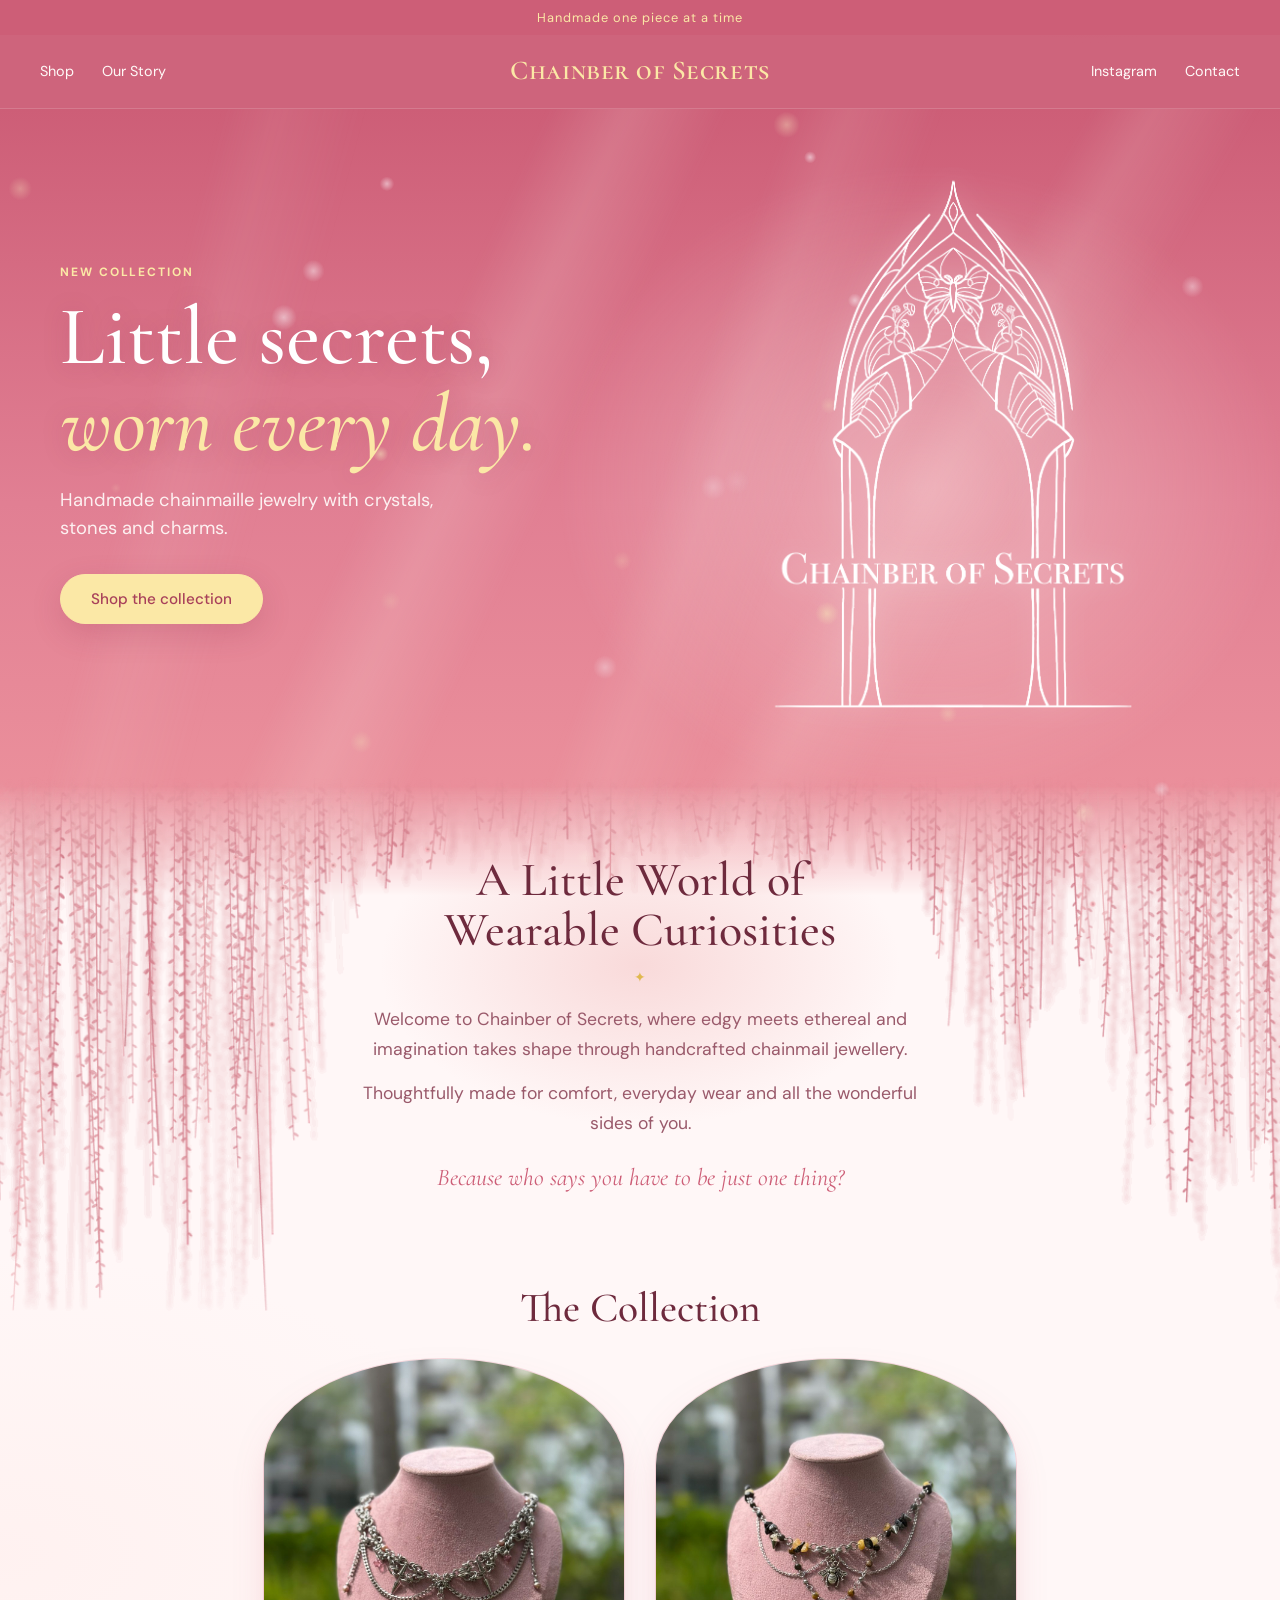
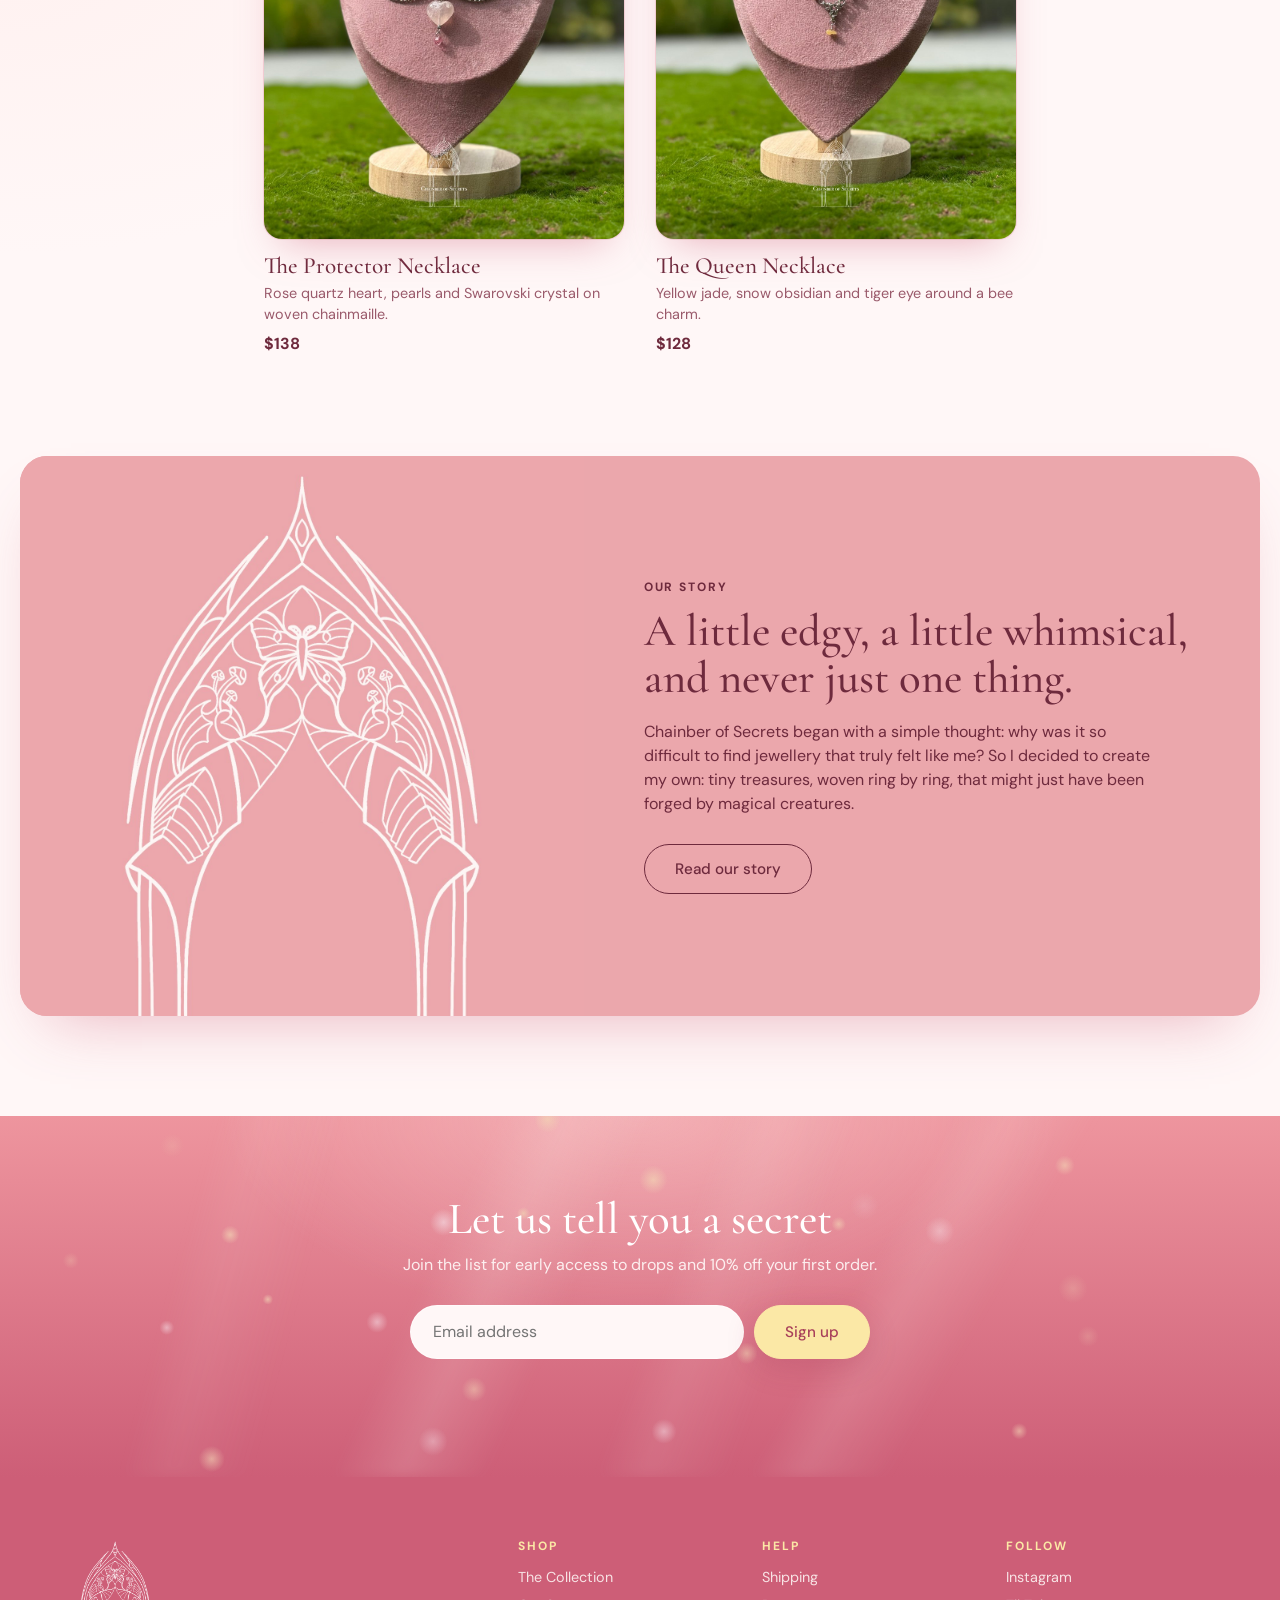
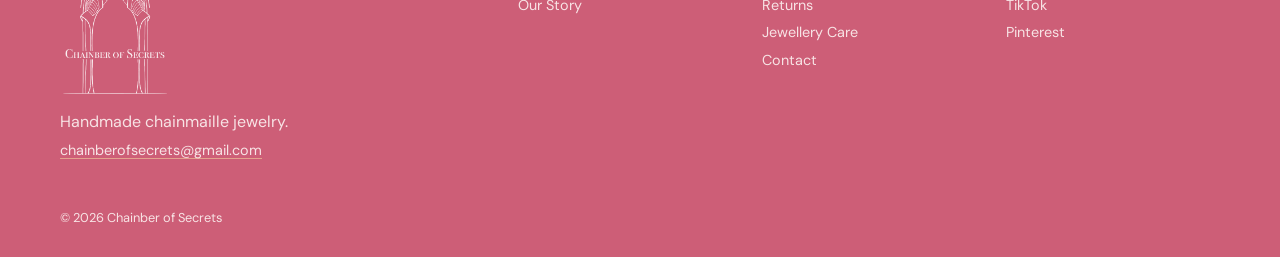
==== commit e3be71f9: "Send enquiries to chainberofsecrets@gmail.com Contact links in the header and footer open an email t" ====
--- a/index.html
+++ b/index.html
@@ -96,14 +96,13 @@
       </div>
       <div>
         <h3>Follow</h3>
-        <a href="https://www.instagram.com/chainberofsecrets/" target="_blank" rel="noopener">Instagram</a><a href="https://www.tiktok.com/@chainberofsecrets" target="_blank" rel="noopener">TikTok</a>
+        <a href="https://www.instagram.com/chainberofsecrets/" target="_blank" rel="noopener">Instagram</a><a href="#">TikTok</a><a href="#">Pinterest</a>
       </div>
     </div>
     <p class="copyright">© <span id="year"></span> Chainber of Secrets</p>
   </footer>
 
   <script src="products.js"></script>
-  <script src="cart.js"></script>
   <script src="script.js"></script>
 </body>
 </html>
--- a/styles.css
+++ b/styles.css
@@ -744,136 +744,6 @@
   .care-grid p { font-size: 1.15rem; }
 }
 
-/* ---- Cart --------------------------------------------------------------- */
-.bag-btn {
-  font: inherit;
-  font-size: 0.9rem;
-  color: inherit;
-  background: none;
-  border: 1px solid rgba(242, 211, 196, 0.35);
-  border-radius: 999px;
-  padding: 6px 14px;
-  cursor: pointer;
-  display: inline-flex;
-  align-items: center;
-  gap: 8px;
-}
-.bag-btn:hover { border-color: var(--rosegold); color: var(--rosegold); }
-.bag-count {
-  min-width: 20px;
-  height: 20px;
-  border-radius: 999px;
-  background: var(--rosegold);
-  color: var(--wood-deep);
-  font-size: 0.75rem;
-  font-weight: 700;
-  display: inline-grid;
-  place-items: center;
-  padding: 0 5px;
-}
-body.cart-open { overflow: hidden; }
-.cart { position: fixed; inset: 0; z-index: 50; }
-.cart-backdrop { position: absolute; inset: 0; background: rgba(36, 21, 32, 0.45); backdrop-filter: blur(2px); }
-.cart-panel {
-  position: absolute;
-  top: 0; right: 0; bottom: 0;
-  width: min(420px, 100%);
-  background: var(--bg);
-  display: flex;
-  flex-direction: column;
-  box-shadow: -20px 0 60px rgba(36, 21, 32, 0.35);
-  padding-top: env(safe-area-inset-top, 0px);
-  padding-bottom: env(safe-area-inset-bottom, 0px);
-  animation: cart-in 0.25s ease-out;
-}
-@keyframes cart-in { from { transform: translateX(30px); opacity: 0; } }
-.cart-head {
-  display: flex;
-  justify-content: space-between;
-  align-items: center;
-  padding: 20px 24px;
-  border-bottom: 1px solid var(--line);
-}
-.cart-head h2 { font-size: 1.8rem; }
-.cart-close { font-size: 1.8rem; line-height: 1; background: none; border: none; cursor: pointer; color: var(--ink); }
-.cart-body { flex: 1; overflow-y: auto; padding: 8px 24px; }
-.cart-empty { text-align: center; color: var(--muted); padding: 48px 0; line-height: 2; }
-.cart-empty a { color: var(--plum); text-decoration: underline; text-underline-offset: 4px; }
-.cart-line { display: flex; gap: 16px; padding: 16px 0; border-bottom: 1px solid var(--line); }
-.cart-line img {
-  width: 72px; height: 96px; object-fit: cover;
-  border-radius: 50% 50% 8px 8px / 22% 22% 8px 8px;
-  flex-shrink: 0;
-}
-.cart-line-info { display: flex; flex-direction: column; gap: 4px; min-width: 0; flex: 1; }
-.cart-line-name { font-family: var(--display); font-size: 1.25rem; line-height: 1.2; }
-.cart-line-price { font-weight: 700; }
-.cart-qty { display: flex; align-items: center; gap: 10px; margin-top: 6px; font-size: 0.9rem; }
-.cart-qty button[data-qty] {
-  width: 28px; height: 28px; border-radius: 999px;
-  border: 1px solid var(--plum); background: none; color: var(--plum); cursor: pointer;
-}
-.cart-qty button:disabled { opacity: 0.35; cursor: default; }
-.cart-unique { color: var(--muted); font-size: 0.85rem; }
-.cart-remove { margin-left: auto; background: none; border: none; color: var(--muted); text-decoration: underline; cursor: pointer; font: inherit; font-size: 0.85rem; }
-.cart-foot { padding: 20px 24px; border-top: 1px solid var(--line); display: flex; flex-direction: column; gap: 12px; }
-.cart-shipping { font-size: 0.9rem; color: var(--plum); text-align: center; }
-.cart-total { display: flex; justify-content: space-between; font-size: 1.1rem; }
-.cart-checkout { width: 100%; text-align: center; }
-.cart-checkout:disabled { opacity: 0.5; cursor: default; transform: none; }
-.cart-error:empty { display: none; }
-.cart-error { color: #9b2c3c; font-size: 0.9rem; text-align: center; }
-.cart-secure { font-size: 0.8rem; color: var(--muted); text-align: center; }
-.btn-buy:disabled { background: var(--dusk); border-color: var(--dusk); color: var(--muted); cursor: default; transform: none; }
-
-/* Thank-you page */
-.thanks { gap: 28px; }
-.thanks-text { font-size: 1.15rem; line-height: 1.7; color: var(--muted); max-width: 46ch; }
-.thanks-actions { display: flex; gap: 12px; flex-wrap: wrap; justify-content: center; }
-
-@media (max-width: 860px) {
-  .bag-btn { padding: 5px 10px; }
-}
-@media (max-width: 860px) {
-  .nav-right a { display: none; }
-  .nav-right { gap: 0; }
-}
-
-/* Short pages: keep the footer in front of the hanging vines */
-.site-footer { position: relative; z-index: 5; }
-/* Thank-you page is short: leave room for the vines to fade out before the footer */
-.care-tips.thanks { min-height: 360px; }
-@media (max-width: 860px) { .care-tips.thanks { min-height: 0; } }
-
-/* Product photo gallery: a swipeable strip inside the arched frame, thumbnails below */
-.pdp-gallery { display: flex; flex-direction: column; gap: 14px; min-width: 0; }
-.pdp-track {
-  display: flex;
-  overflow-x: auto;
-  scroll-snap-type: x mandatory;
-  scrollbar-width: none;
-  outline-offset: -3px;
-}
-.pdp-track::-webkit-scrollbar { display: none; }
-.pdp-track img { flex: 0 0 100%; width: 100%; aspect-ratio: 3 / 4; object-fit: cover; scroll-snap-align: start; }
-.pdp-thumbs { display: flex; gap: 10px; justify-content: center; }
-.pdp-thumbs[hidden] { display: none; }
-.pdp-thumbs button {
-  width: 72px; padding: 0; border: 0; background: none; cursor: pointer;
-  border-radius: 12px; overflow: hidden; opacity: 0.55;
-  box-shadow: 0 0 0 1px rgba(205, 94, 119, 0.25);
-  transition: opacity 0.15s, box-shadow 0.15s;
-}
-.pdp-thumbs button:hover { opacity: 0.85; }
-.pdp-thumbs button[aria-current="true"] { opacity: 1; box-shadow: 0 0 0 2px var(--plum); }
-.pdp-thumbs img { width: 100%; aspect-ratio: 3 / 4; object-fit: cover; }
-@media (max-width: 860px) {
-  /* On phones the photos are swiped; small dots show which one is in view */
-  .pdp-thumbs button { width: 8px; height: 8px; border-radius: 50%; background: var(--dusk); box-shadow: none; opacity: 1; }
-  .pdp-thumbs button[aria-current="true"] { background: var(--plum); box-shadow: none; }
-  .pdp-thumbs img { display: none; }
-}
-
 /* Shop email in the footer */
 .footer-brand p + p { margin-top: 6px; }
 .footer-email { text-decoration: underline; text-underline-offset: 3px; text-decoration-color: rgba(251, 232, 166, 0.5); }
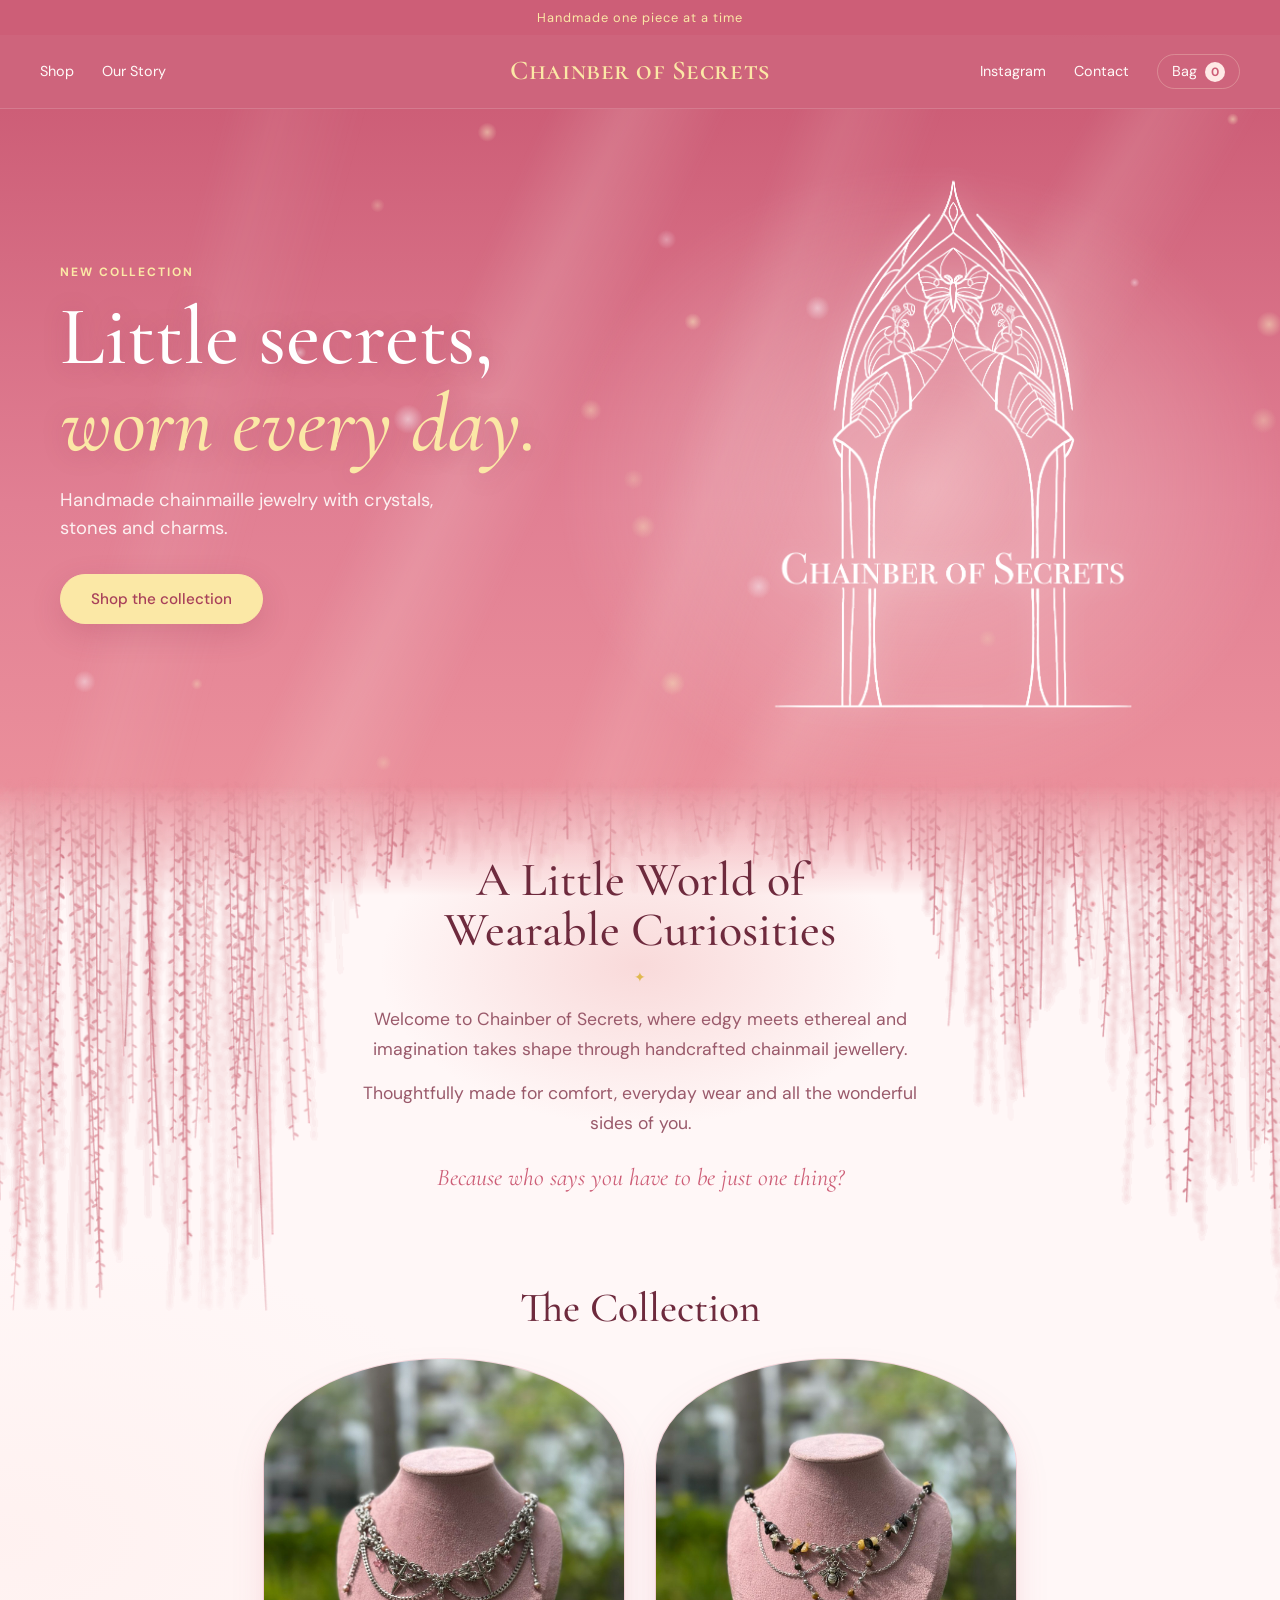
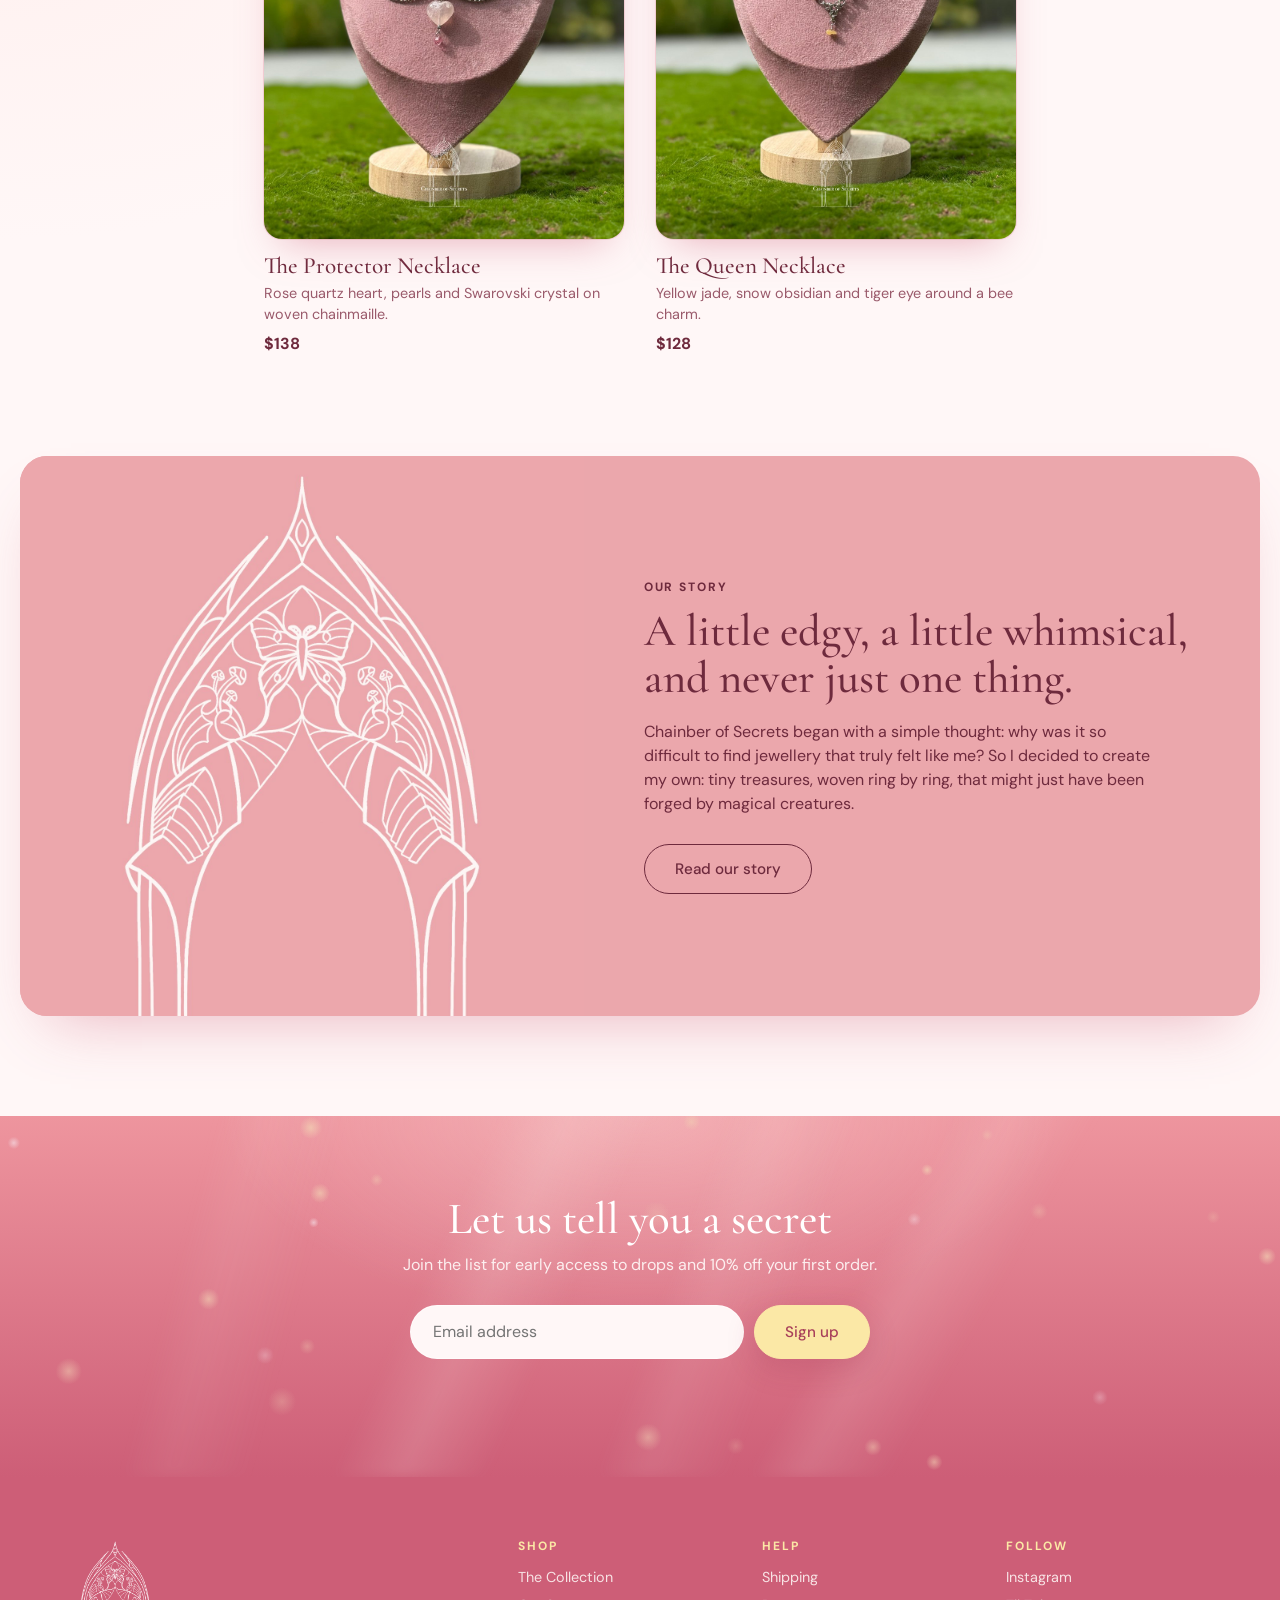
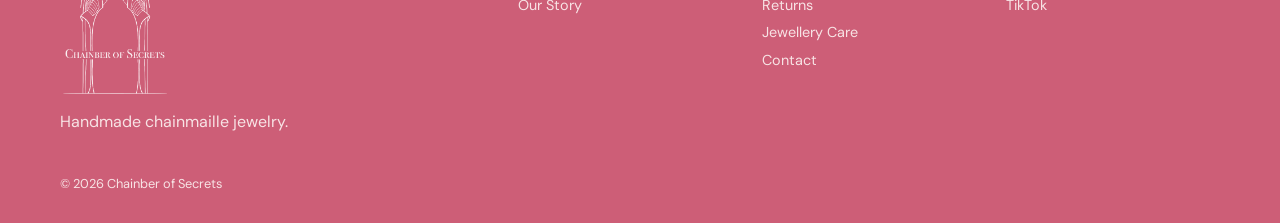
==== commit eb763604: "Merge branch 'main' of https://github.com/qlihiang/chainber-of-secrets into preview/cart # Conflicts" ====
--- a/index.html
+++ b/index.html
@@ -25,7 +25,7 @@
     <a href="index.html" class="wordmark">Chainber of Secrets</a>
     <nav class="nav nav-right" aria-label="Secondary">
       <a href="https://www.instagram.com/chainberofsecrets/" target="_blank" rel="noopener">Instagram</a>
-      <a href="mailto:chainberofsecrets@gmail.com">Contact</a>
+      <a href="#">Contact</a>
     </nav>
   </header>
 
@@ -83,7 +83,6 @@
       <div class="footer-brand">
         <img src="assets/logo-light.png" alt="Chainber of Secrets" width="779" height="1142">
         <p>Handmade chainmaille jewelry.</p>
-        <p><a href="mailto:chainberofsecrets@gmail.com" class="footer-email">chainberofsecrets@gmail.com</a></p>
       </div>
       <div>
         <h3>Shop</h3>
@@ -92,17 +91,18 @@
       </div>
       <div>
         <h3>Help</h3>
-        <a href="#">Shipping</a><a href="#">Returns</a><a href="jewellery-care.html">Jewellery Care</a><a href="mailto:chainberofsecrets@gmail.com">Contact</a>
+        <a href="#">Shipping</a><a href="#">Returns</a><a href="jewellery-care.html">Jewellery Care</a><a href="#">Contact</a>
       </div>
       <div>
         <h3>Follow</h3>
-        <a href="https://www.instagram.com/chainberofsecrets/" target="_blank" rel="noopener">Instagram</a><a href="#">TikTok</a><a href="#">Pinterest</a>
+        <a href="https://www.instagram.com/chainberofsecrets/" target="_blank" rel="noopener">Instagram</a><a href="https://www.tiktok.com/@chainberofsecrets" target="_blank" rel="noopener">TikTok</a>
       </div>
     </div>
     <p class="copyright">© <span id="year"></span> Chainber of Secrets</p>
   </footer>
 
   <script src="products.js"></script>
+  <script src="cart.js"></script>
   <script src="script.js"></script>
 </body>
 </html>
--- a/styles.css
+++ b/styles.css
@@ -744,7 +744,97 @@
   .care-grid p { font-size: 1.15rem; }
 }
 
-/* Shop email in the footer */
-.footer-brand p + p { margin-top: 6px; }
-.footer-email { text-decoration: underline; text-underline-offset: 3px; text-decoration-color: rgba(251, 232, 166, 0.5); }
-.footer-email:hover { color: var(--butter); }
+/* ---- Cart --------------------------------------------------------------- */
+.bag-btn {
+  font: inherit;
+  font-size: 0.9rem;
+  color: inherit;
+  background: none;
+  border: 1px solid rgba(242, 211, 196, 0.35);
+  border-radius: 999px;
+  padding: 6px 14px;
+  cursor: pointer;
+  display: inline-flex;
+  align-items: center;
+  gap: 8px;
+}
+.bag-btn:hover { border-color: var(--rosegold); color: var(--rosegold); }
+.bag-count {
+  min-width: 20px;
+  height: 20px;
+  border-radius: 999px;
+  background: var(--rosegold);
+  color: var(--wood-deep);
+  font-size: 0.75rem;
+  font-weight: 700;
+  display: inline-grid;
+  place-items: center;
+  padding: 0 5px;
+}
+body.cart-open { overflow: hidden; }
+.cart { position: fixed; inset: 0; z-index: 50; }
+.cart-backdrop { position: absolute; inset: 0; background: rgba(36, 21, 32, 0.45); backdrop-filter: blur(2px); }
+.cart-panel {
+  position: absolute;
+  top: 0; right: 0; bottom: 0;
+  width: min(420px, 100%);
+  background: var(--bg);
+  display: flex;
+  flex-direction: column;
+  box-shadow: -20px 0 60px rgba(36, 21, 32, 0.35);
+  padding-top: env(safe-area-inset-top, 0px);
+  padding-bottom: env(safe-area-inset-bottom, 0px);
+  animation: cart-in 0.25s ease-out;
+}
+@keyframes cart-in { from { transform: translateX(30px); opacity: 0; } }
+.cart-head {
+  display: flex;
+  justify-content: space-between;
+  align-items: center;
+  padding: 20px 24px;
+  border-bottom: 1px solid var(--line);
+}
+.cart-head h2 { font-size: 1.8rem; }
+.cart-close { font-size: 1.8rem; line-height: 1; background: none; border: none; cursor: pointer; color: var(--ink); }
+.cart-body { flex: 1; overflow-y: auto; padding: 8px 24px; }
+.cart-empty { text-align: center; color: var(--muted); padding: 48px 0; line-height: 2; }
+.cart-empty a { color: var(--plum); text-decoration: underline; text-underline-offset: 4px; }
+.cart-line { display: flex; gap: 16px; padding: 16px 0; border-bottom: 1px solid var(--line); }
+.cart-line img {
+  width: 72px; height: 96px; object-fit: cover;
+  border-radius: 50% 50% 8px 8px / 22% 22% 8px 8px;
+  flex-shrink: 0;
+}
+.cart-line-info { display: flex; flex-direction: column; gap: 4px; min-width: 0; flex: 1; }
+.cart-line-name { font-family: var(--display); font-size: 1.25rem; line-height: 1.2; }
+.cart-line-price { font-weight: 700; }
+.cart-qty { display: flex; align-items: center; gap: 10px; margin-top: 6px; font-size: 0.9rem; }
+.cart-qty button[data-qty] {
+  width: 28px; height: 28px; border-radius: 999px;
+  border: 1px solid var(--plum); background: none; color: var(--plum); cursor: pointer;
+}
+.cart-qty button:disabled { opacity: 0.35; cursor: default; }
+.cart-unique { color: var(--muted); font-size: 0.85rem; }
+.cart-remove { margin-left: auto; background: none; border: none; color: var(--muted); text-decoration: underline; cursor: pointer; font: inherit; font-size: 0.85rem; }
+.cart-foot { padding: 20px 24px; border-top: 1px solid var(--line); display: flex; flex-direction: column; gap: 12px; }
+.cart-shipping { font-size: 0.9rem; color: var(--plum); text-align: center; }
+.cart-total { display: flex; justify-content: space-between; font-size: 1.1rem; }
+.cart-checkout { width: 100%; text-align: center; }
+.cart-checkout:disabled { opacity: 0.5; cursor: default; transform: none; }
+.cart-error:empty { display: none; }
+.cart-error { color: #9b2c3c; font-size: 0.9rem; text-align: center; }
+.cart-secure { font-size: 0.8rem; color: var(--muted); text-align: center; }
+.btn-buy:disabled { background: var(--dusk); border-color: var(--dusk); color: var(--muted); cursor: default; transform: none; }
+
+/* Thank-you page */
+.thanks { gap: 28px; }
+.thanks-text { font-size: 1.15rem; line-height: 1.7; color: var(--muted); max-width: 46ch; }
+.thanks-actions { display: flex; gap: 12px; flex-wrap: wrap; justify-content: center; }
+
+@media (max-width: 860px) {
+  .bag-btn { padding: 5px 10px; }
+}
+@media (max-width: 860px) {
+  .nav-right a { display: none; }
+  .nav-right { gap: 0; }
+}
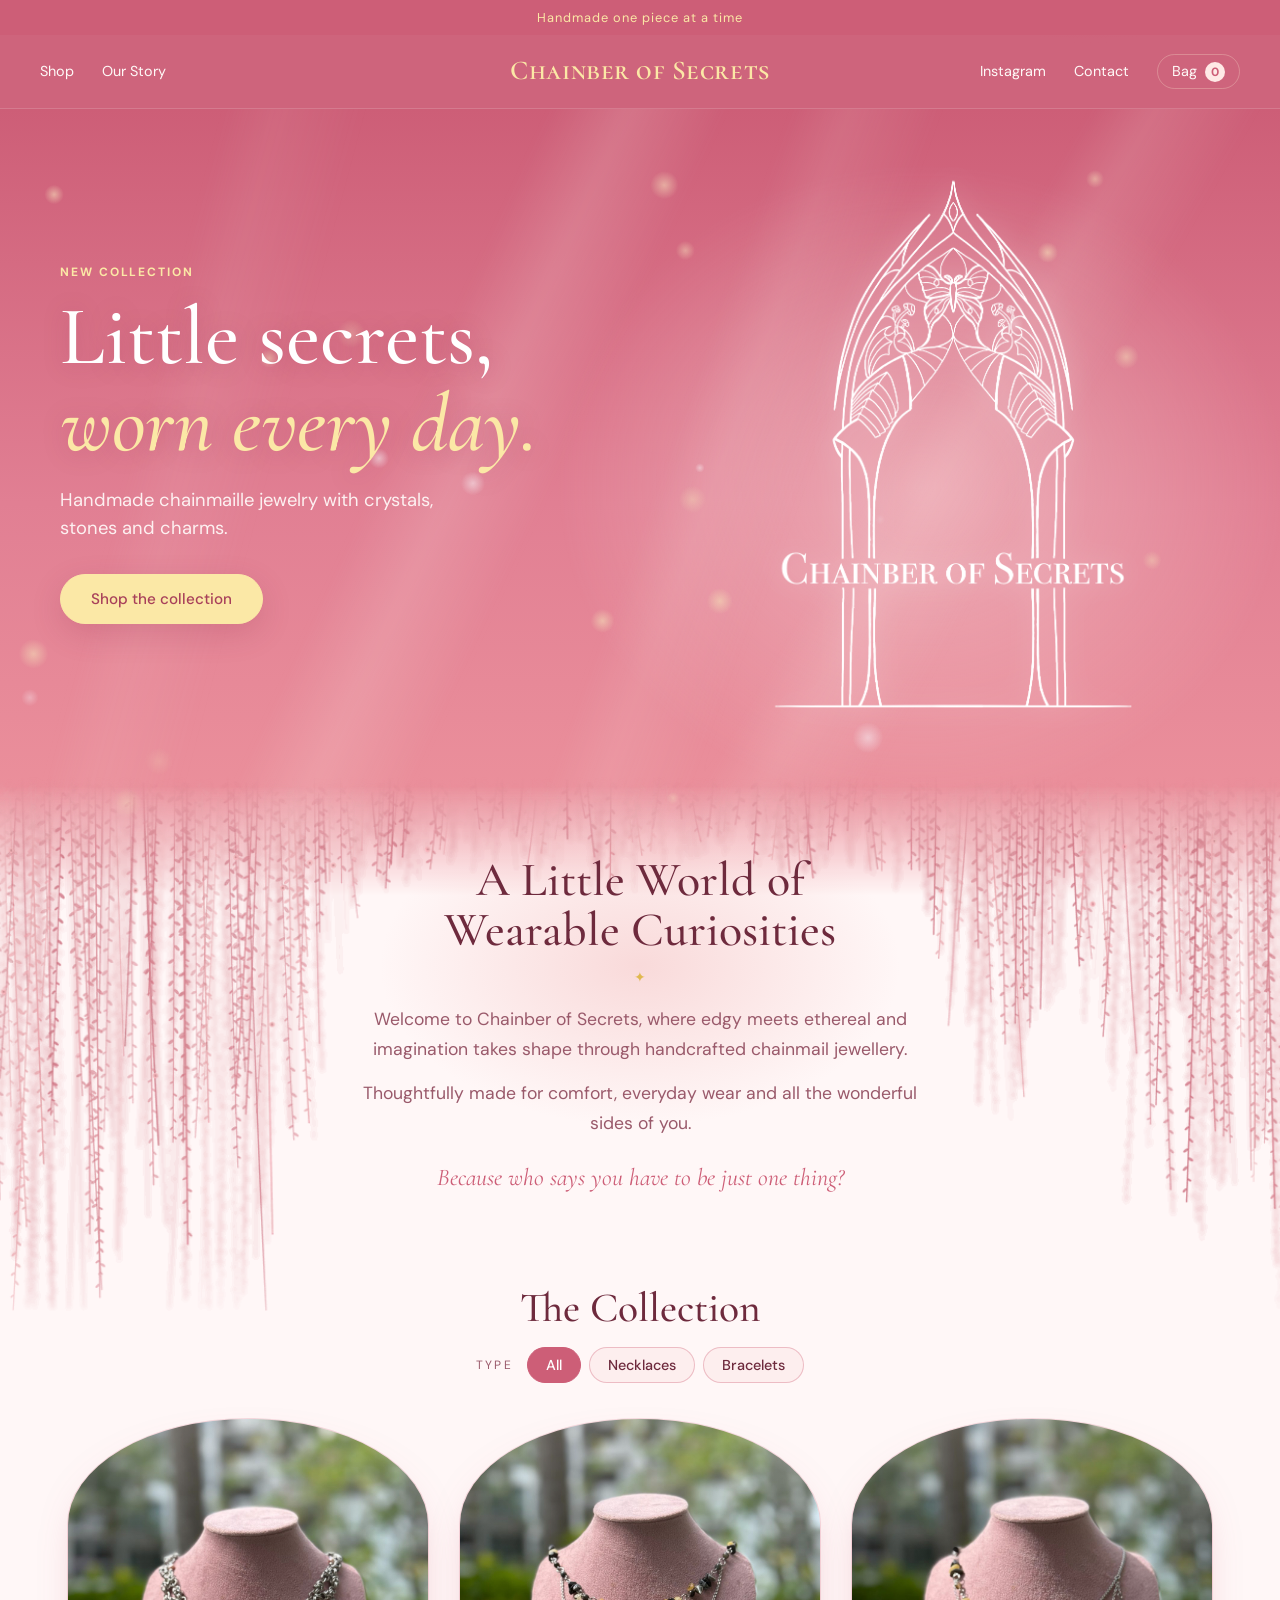
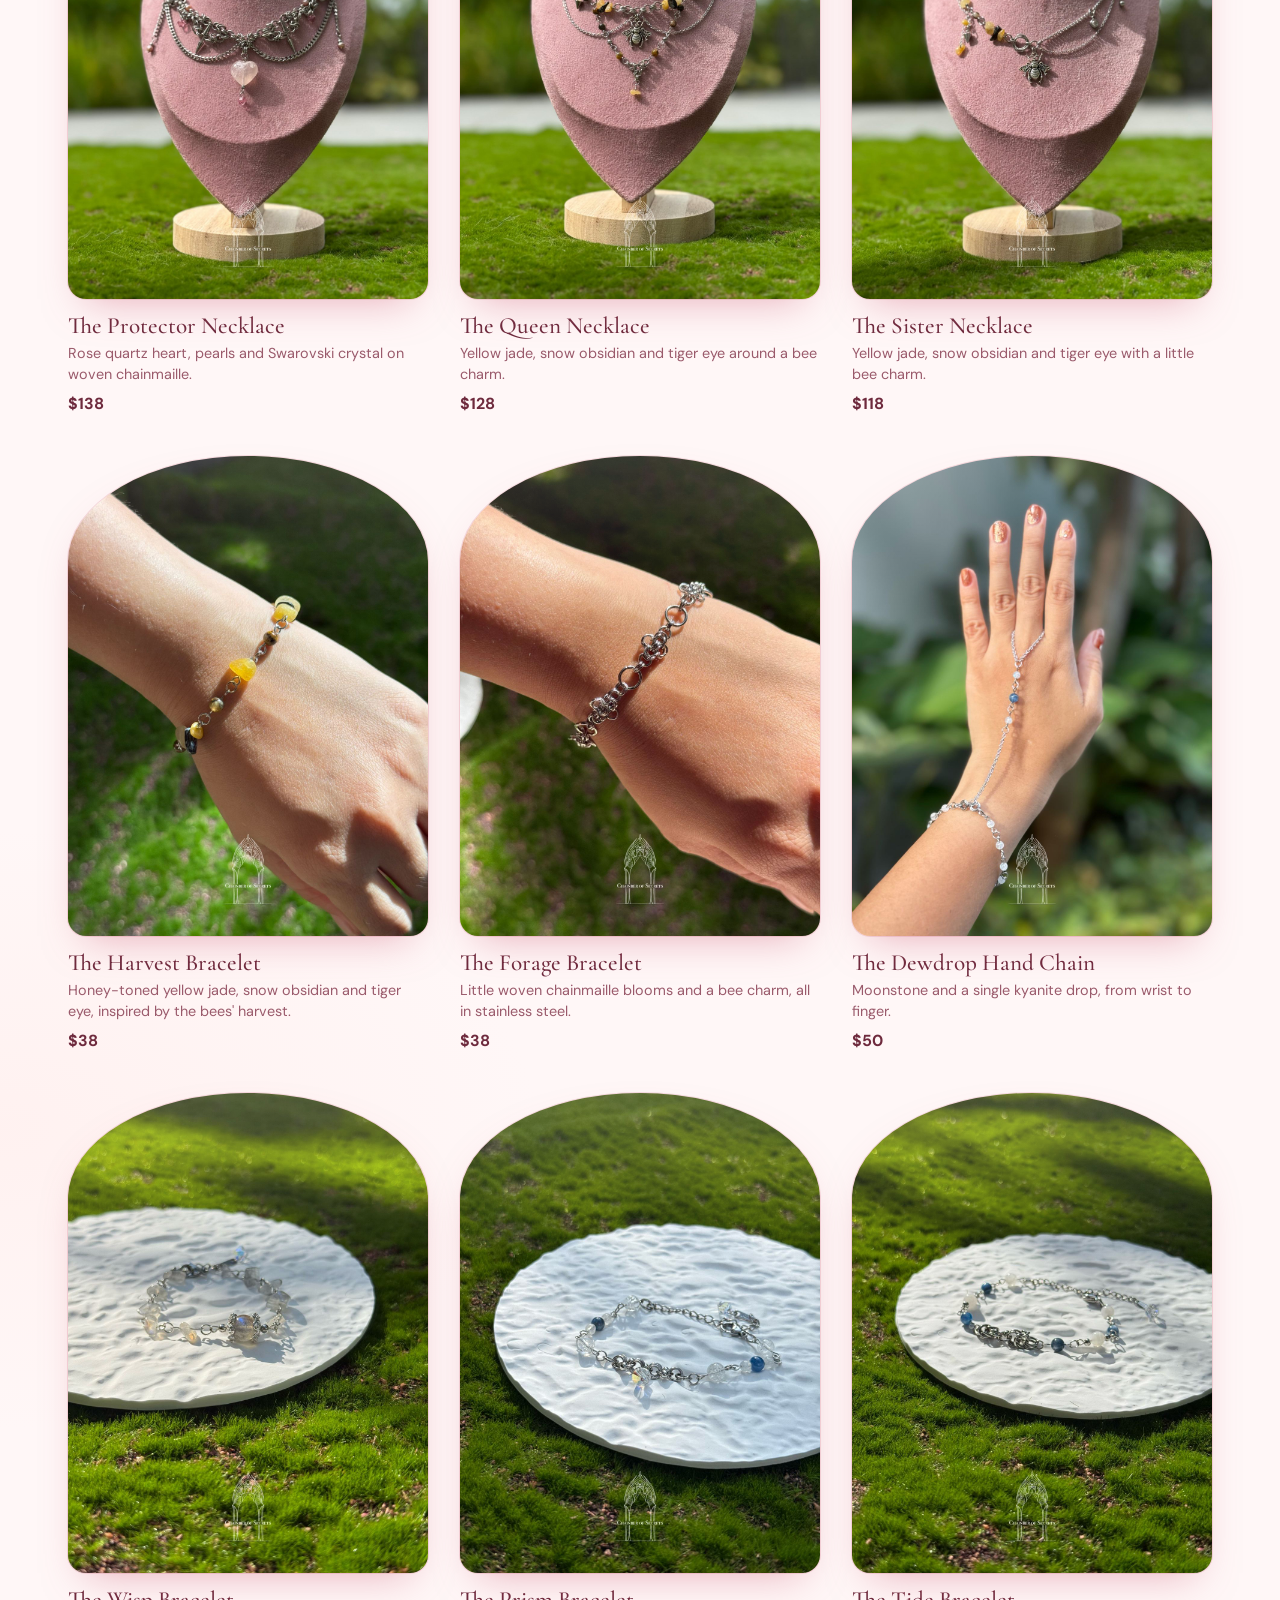
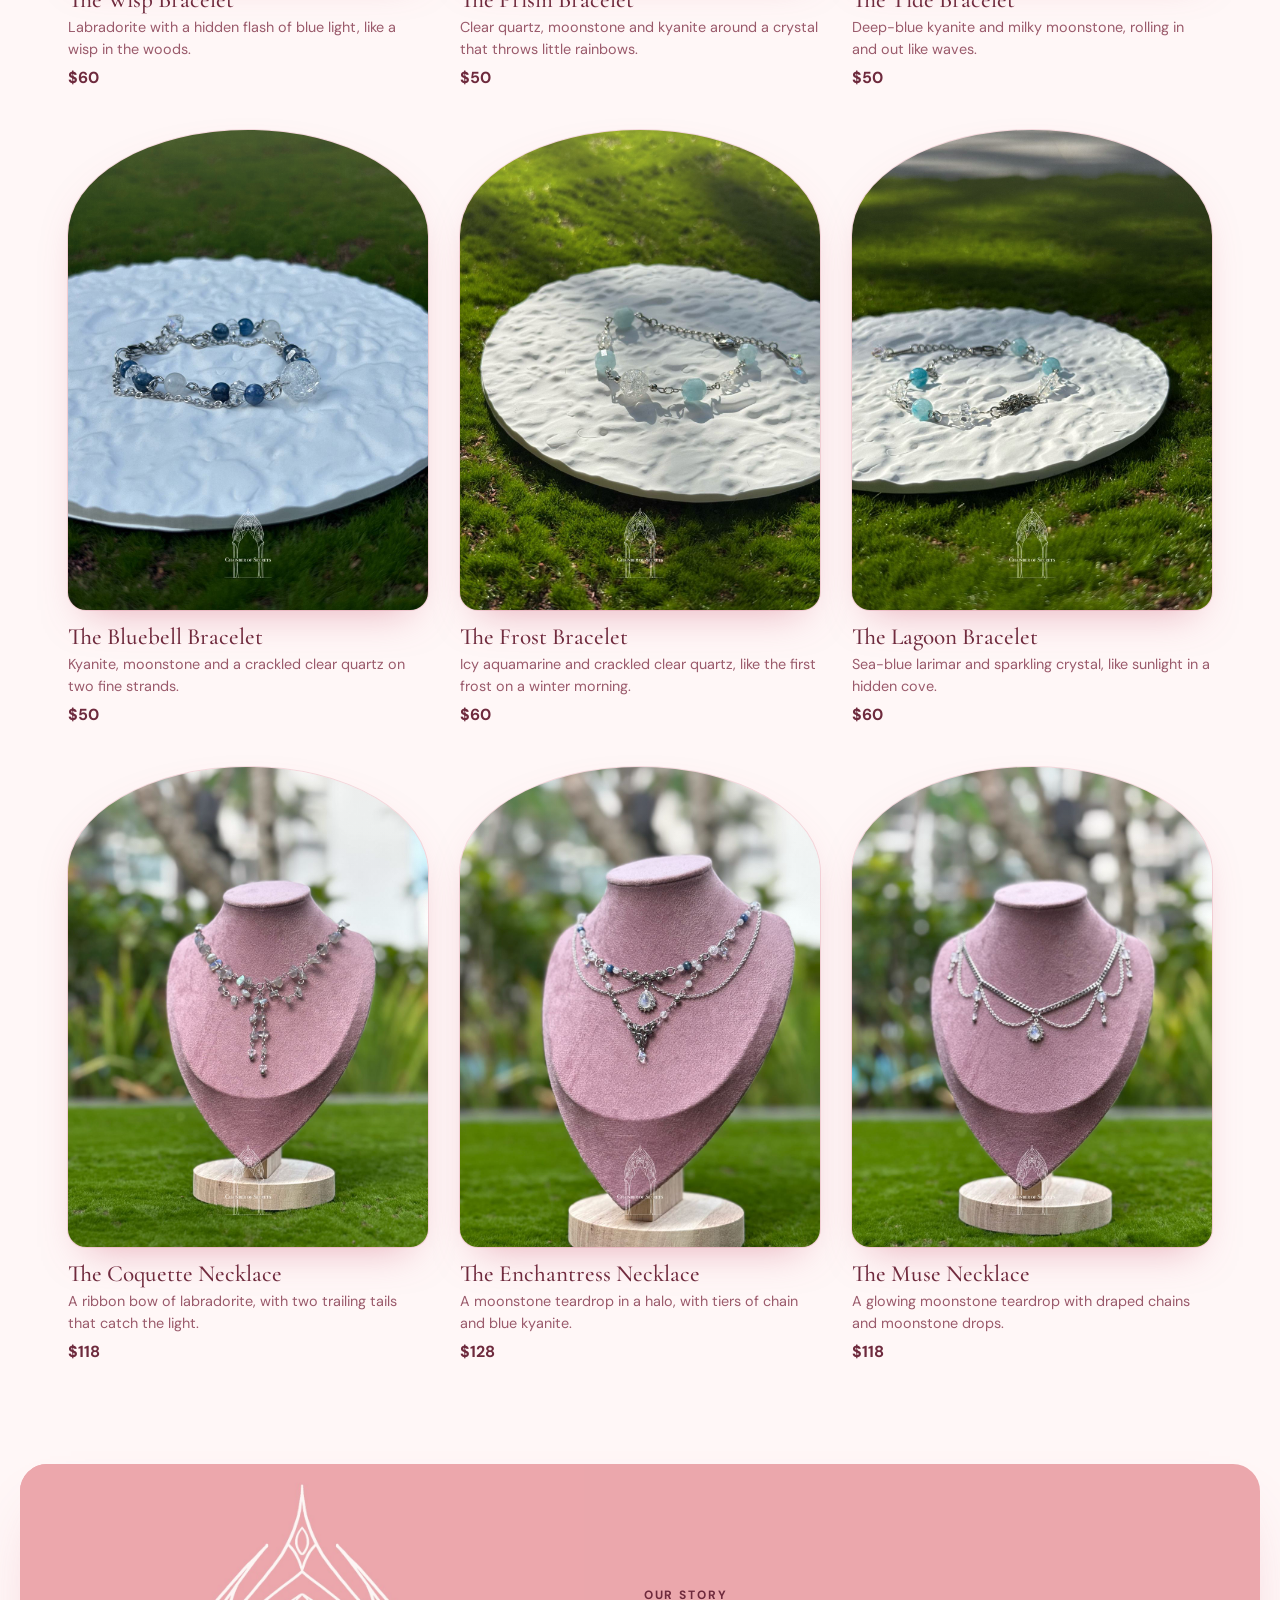
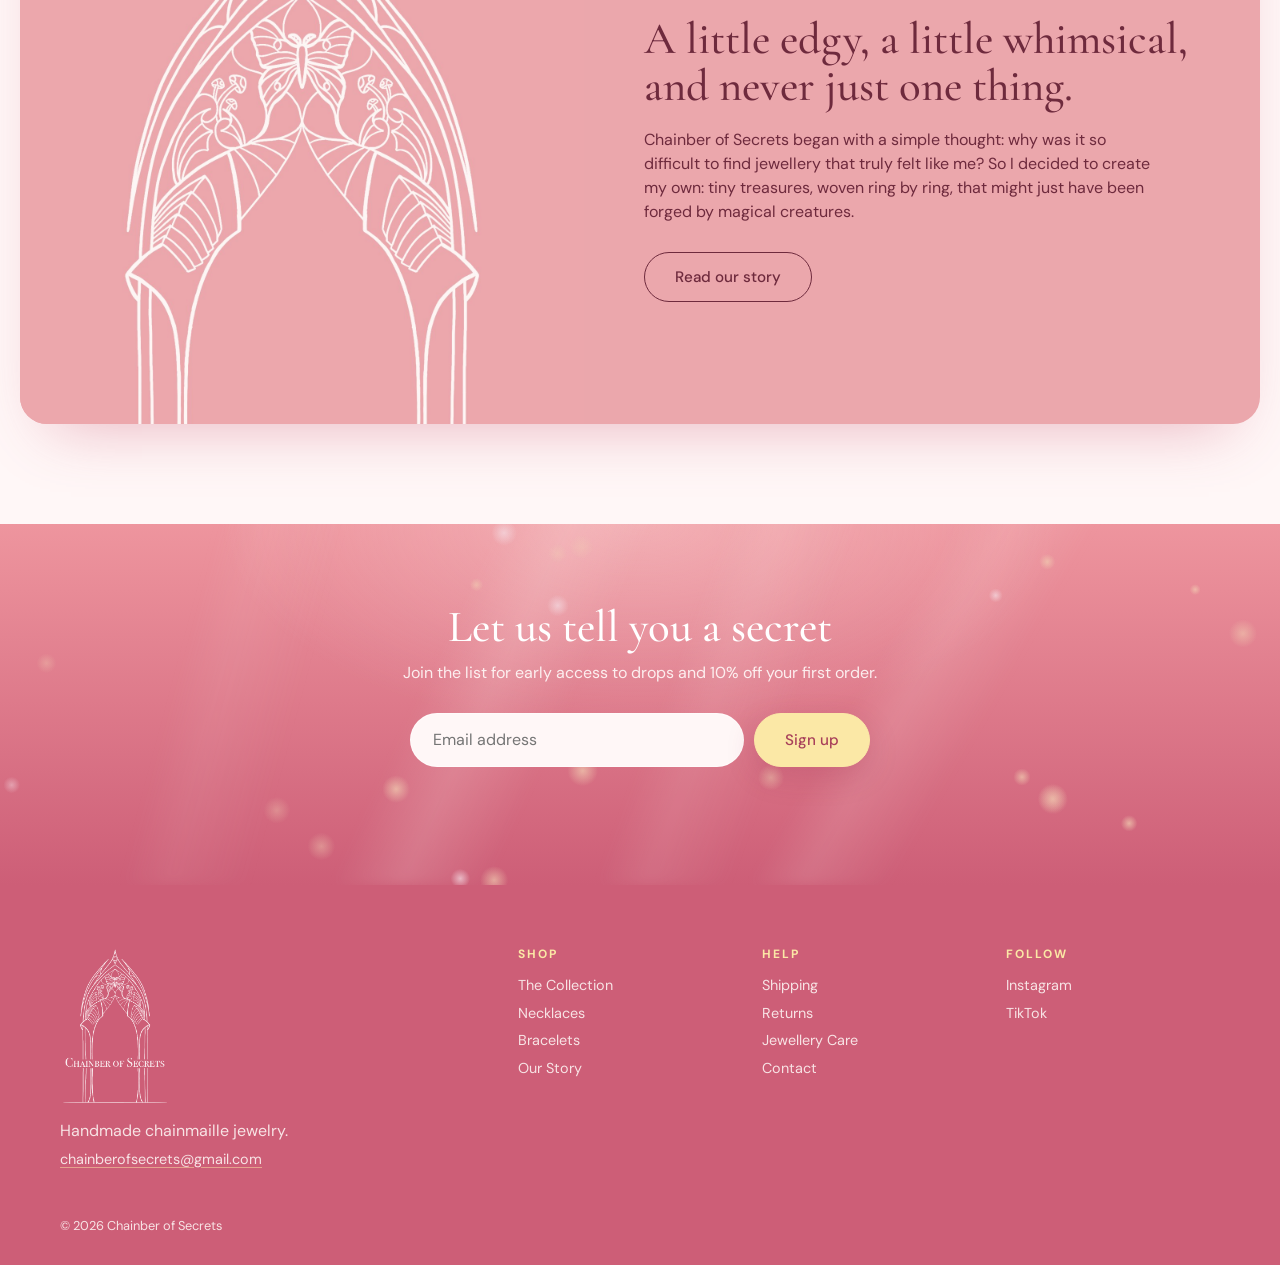
==== commit 81a22db8: "Shop by type: Necklaces / Bracelets filters on the homepage Each product gets a type; pill filters a" ====
--- a/index.html
+++ b/index.html
@@ -25,7 +25,7 @@
     <a href="index.html" class="wordmark">Chainber of Secrets</a>
     <nav class="nav nav-right" aria-label="Secondary">
       <a href="https://www.instagram.com/chainberofsecrets/" target="_blank" rel="noopener">Instagram</a>
-      <a href="#">Contact</a>
+      <a href="mailto:chainberofsecrets@gmail.com">Contact</a>
     </nav>
   </header>
 
@@ -54,7 +54,9 @@
       <div class="section-head">
         <h2>The Collection</h2>
       </div>
+      <div class="shop-filters" id="shop-filters"></div>
       <div class="product-grid" id="product-grid"></div>
+      <p class="shop-empty" id="shop-empty" hidden>Nothing here just yet. <a href="index.html#collection" data-filter-reset>See everything</a></p>
     </section>
 
     <section class="story" id="story">
@@ -83,15 +85,18 @@
       <div class="footer-brand">
         <img src="assets/logo-light.png" alt="Chainber of Secrets" width="779" height="1142">
         <p>Handmade chainmaille jewelry.</p>
+        <p><a href="mailto:chainberofsecrets@gmail.com" class="footer-email">chainberofsecrets@gmail.com</a></p>
       </div>
       <div>
         <h3>Shop</h3>
         <a href="index.html#collection">The Collection</a>
+        <a href="index.html?type=necklace#collection">Necklaces</a>
+        <a href="index.html?type=bracelet#collection">Bracelets</a>
         <a href="our-story.html">Our Story</a>
       </div>
       <div>
         <h3>Help</h3>
-        <a href="#">Shipping</a><a href="#">Returns</a><a href="jewellery-care.html">Jewellery Care</a><a href="#">Contact</a>
+        <a href="#">Shipping</a><a href="#">Returns</a><a href="jewellery-care.html">Jewellery Care</a><a href="mailto:chainberofsecrets@gmail.com">Contact</a>
       </div>
       <div>
         <h3>Follow</h3>
--- a/styles.css
+++ b/styles.css
@@ -838,3 +838,70 @@
   .nav-right a { display: none; }
   .nav-right { gap: 0; }
 }
+
+/* Short pages: keep the footer in front of the hanging vines */
+.site-footer { position: relative; z-index: 5; }
+/* Thank-you page is short: leave room for the vines to fade out before the footer */
+.care-tips.thanks { min-height: 360px; }
+@media (max-width: 860px) { .care-tips.thanks { min-height: 0; } }
+
+/* Product photo gallery: a swipeable strip inside the arched frame, thumbnails below */
+.pdp-gallery { display: flex; flex-direction: column; gap: 14px; min-width: 0; }
+.pdp-track {
+  display: flex;
+  overflow-x: auto;
+  scroll-snap-type: x mandatory;
+  scrollbar-width: none;
+  outline-offset: -3px;
+}
+.pdp-track::-webkit-scrollbar { display: none; }
+.pdp-track img { flex: 0 0 100%; width: 100%; aspect-ratio: 3 / 4; object-fit: cover; scroll-snap-align: start; }
+.pdp-thumbs { display: flex; gap: 10px; justify-content: center; }
+.pdp-thumbs[hidden] { display: none; }
+.pdp-thumbs button {
+  width: 72px; padding: 0; border: 0; background: none; cursor: pointer;
+  border-radius: 12px; overflow: hidden; opacity: 0.55;
+  box-shadow: 0 0 0 1px rgba(205, 94, 119, 0.25);
+  transition: opacity 0.15s, box-shadow 0.15s;
+}
+.pdp-thumbs button:hover { opacity: 0.85; }
+.pdp-thumbs button[aria-current="true"] { opacity: 1; box-shadow: 0 0 0 2px var(--plum); }
+.pdp-thumbs img { width: 100%; aspect-ratio: 3 / 4; object-fit: cover; }
+@media (max-width: 860px) {
+  /* On phones the photos are swiped; small dots show which one is in view */
+  .pdp-thumbs button { width: 8px; height: 8px; border-radius: 50%; background: var(--dusk); box-shadow: none; opacity: 1; }
+  .pdp-thumbs button[aria-current="true"] { background: var(--plum); box-shadow: none; }
+  .pdp-thumbs img { display: none; }
+}
+
+/* Shop email in the footer */
+.footer-brand p + p { margin-top: 6px; }
+.footer-email { text-decoration: underline; text-underline-offset: 3px; text-decoration-color: rgba(251, 232, 166, 0.5); }
+.footer-email:hover { color: var(--butter); }
+
+/* Shop by type / collection: soft pill filters above the grid */
+.shop-filters { display: flex; flex-direction: column; align-items: center; gap: 12px; margin: -12px auto 36px; }
+.filter-row { display: flex; flex-wrap: wrap; justify-content: center; align-items: center; gap: 8px; }
+.filter-label {
+  font-family: var(--sans); font-size: 0.75rem; letter-spacing: 0.18em; text-transform: uppercase;
+  color: var(--muted); margin-right: 6px;
+}
+.chip {
+  font: 500 0.9rem var(--sans);
+  padding: 8px 18px;
+  border-radius: 999px;
+  border: 1px solid rgba(205, 94, 119, 0.35);
+  background: var(--petal);
+  color: var(--ink);
+  cursor: pointer;
+  transition: background 0.15s, color 0.15s, border-color 0.15s;
+}
+.chip:hover { border-color: var(--plum); }
+.chip[aria-pressed="true"] { background: var(--plum); border-color: var(--plum); color: #fff; }
+.shop-empty { text-align: center; color: var(--muted); padding: 24px 0 48px; }
+.shop-empty a { color: var(--plum); text-decoration: underline; text-underline-offset: 4px; }
+@media (max-width: 860px) {
+  .shop-filters { margin: -8px auto 24px; }
+  .filter-label { width: 100%; text-align: center; margin: 0 0 2px; }
+  .chip { padding: 7px 14px; font-size: 0.85rem; }
+}
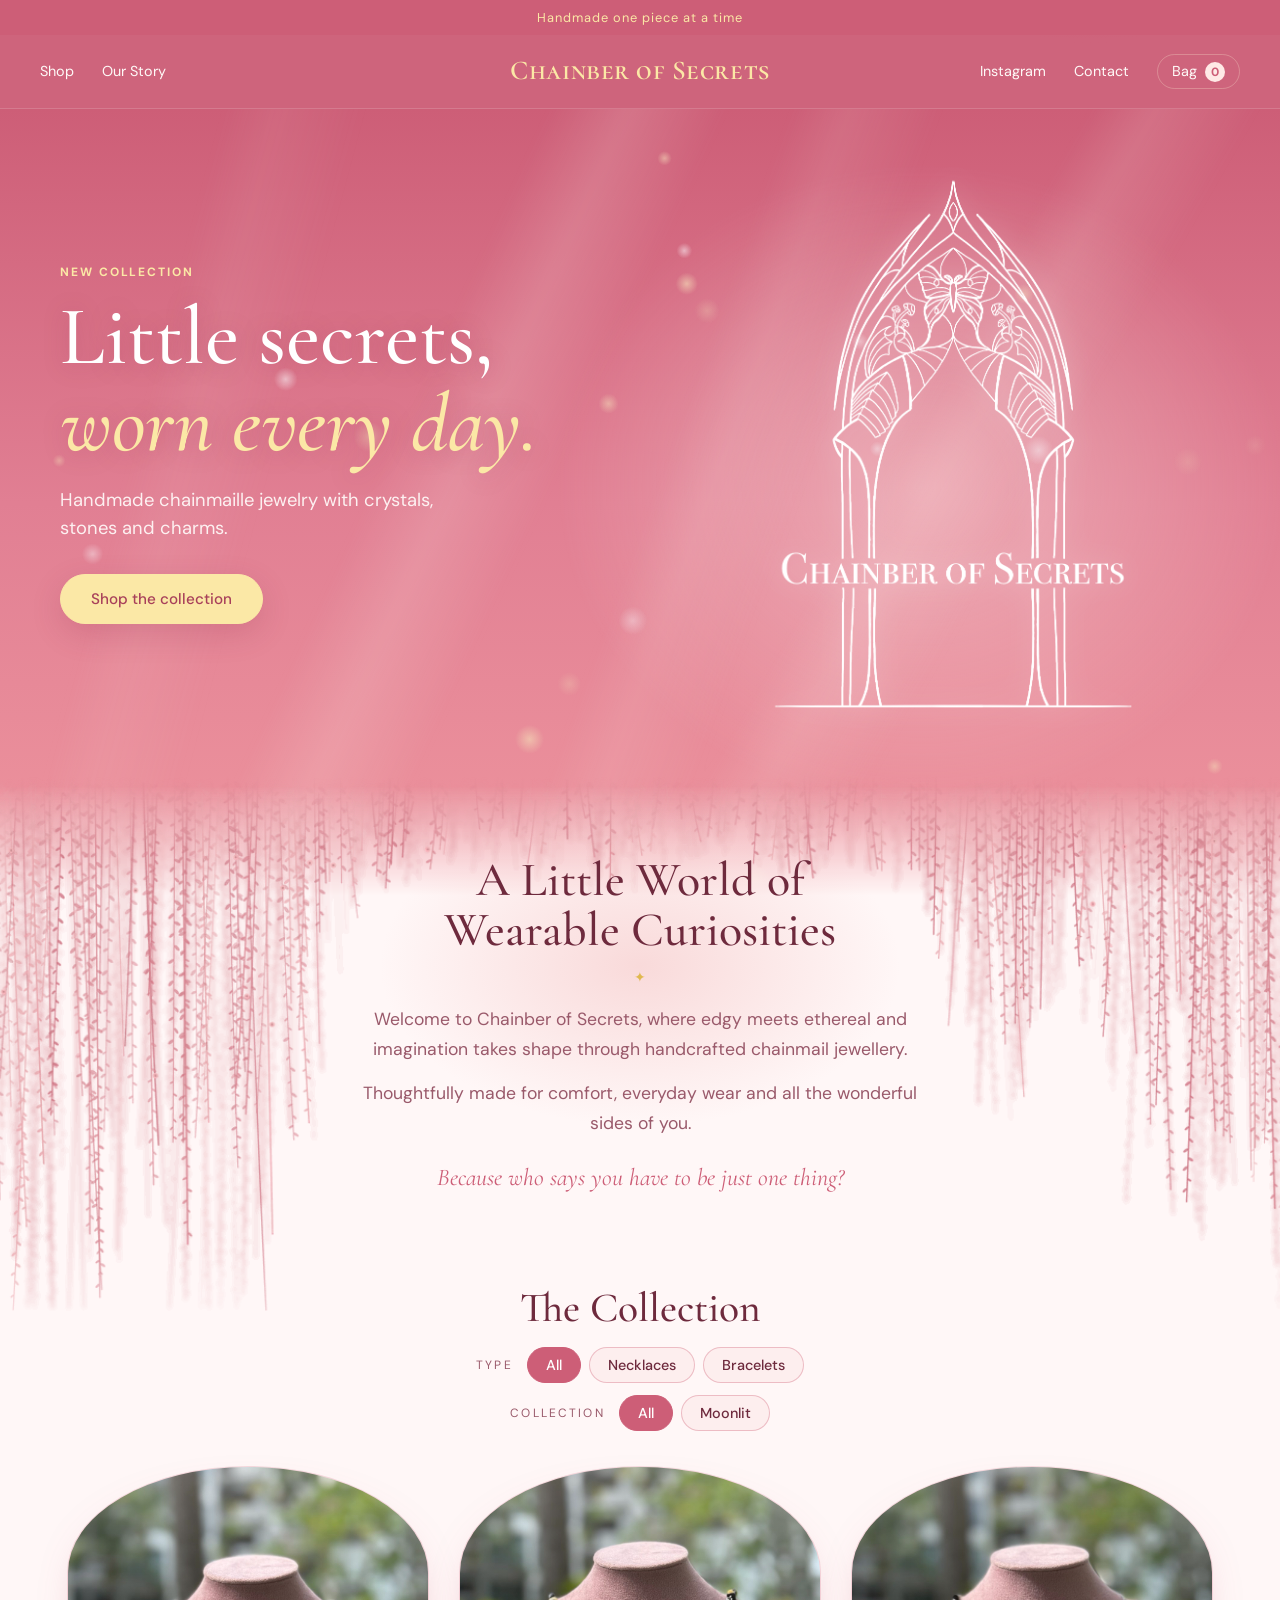
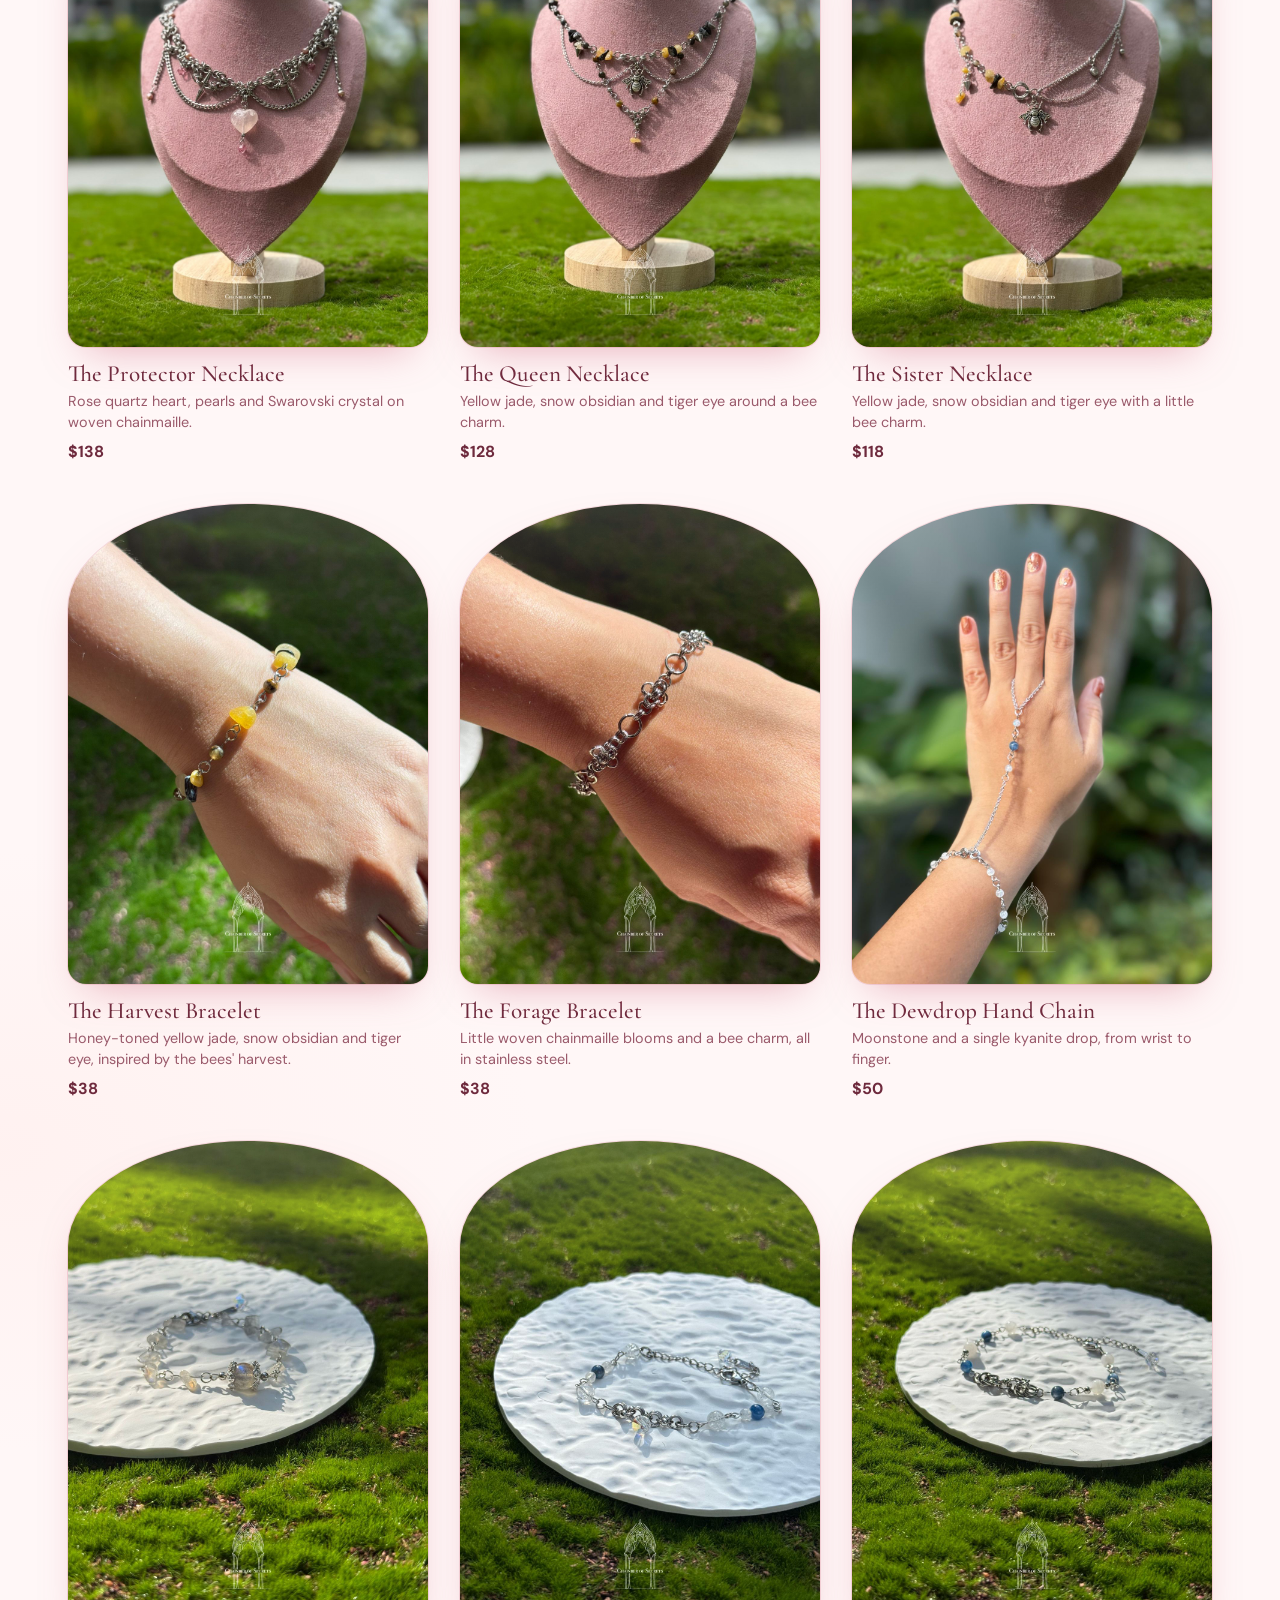
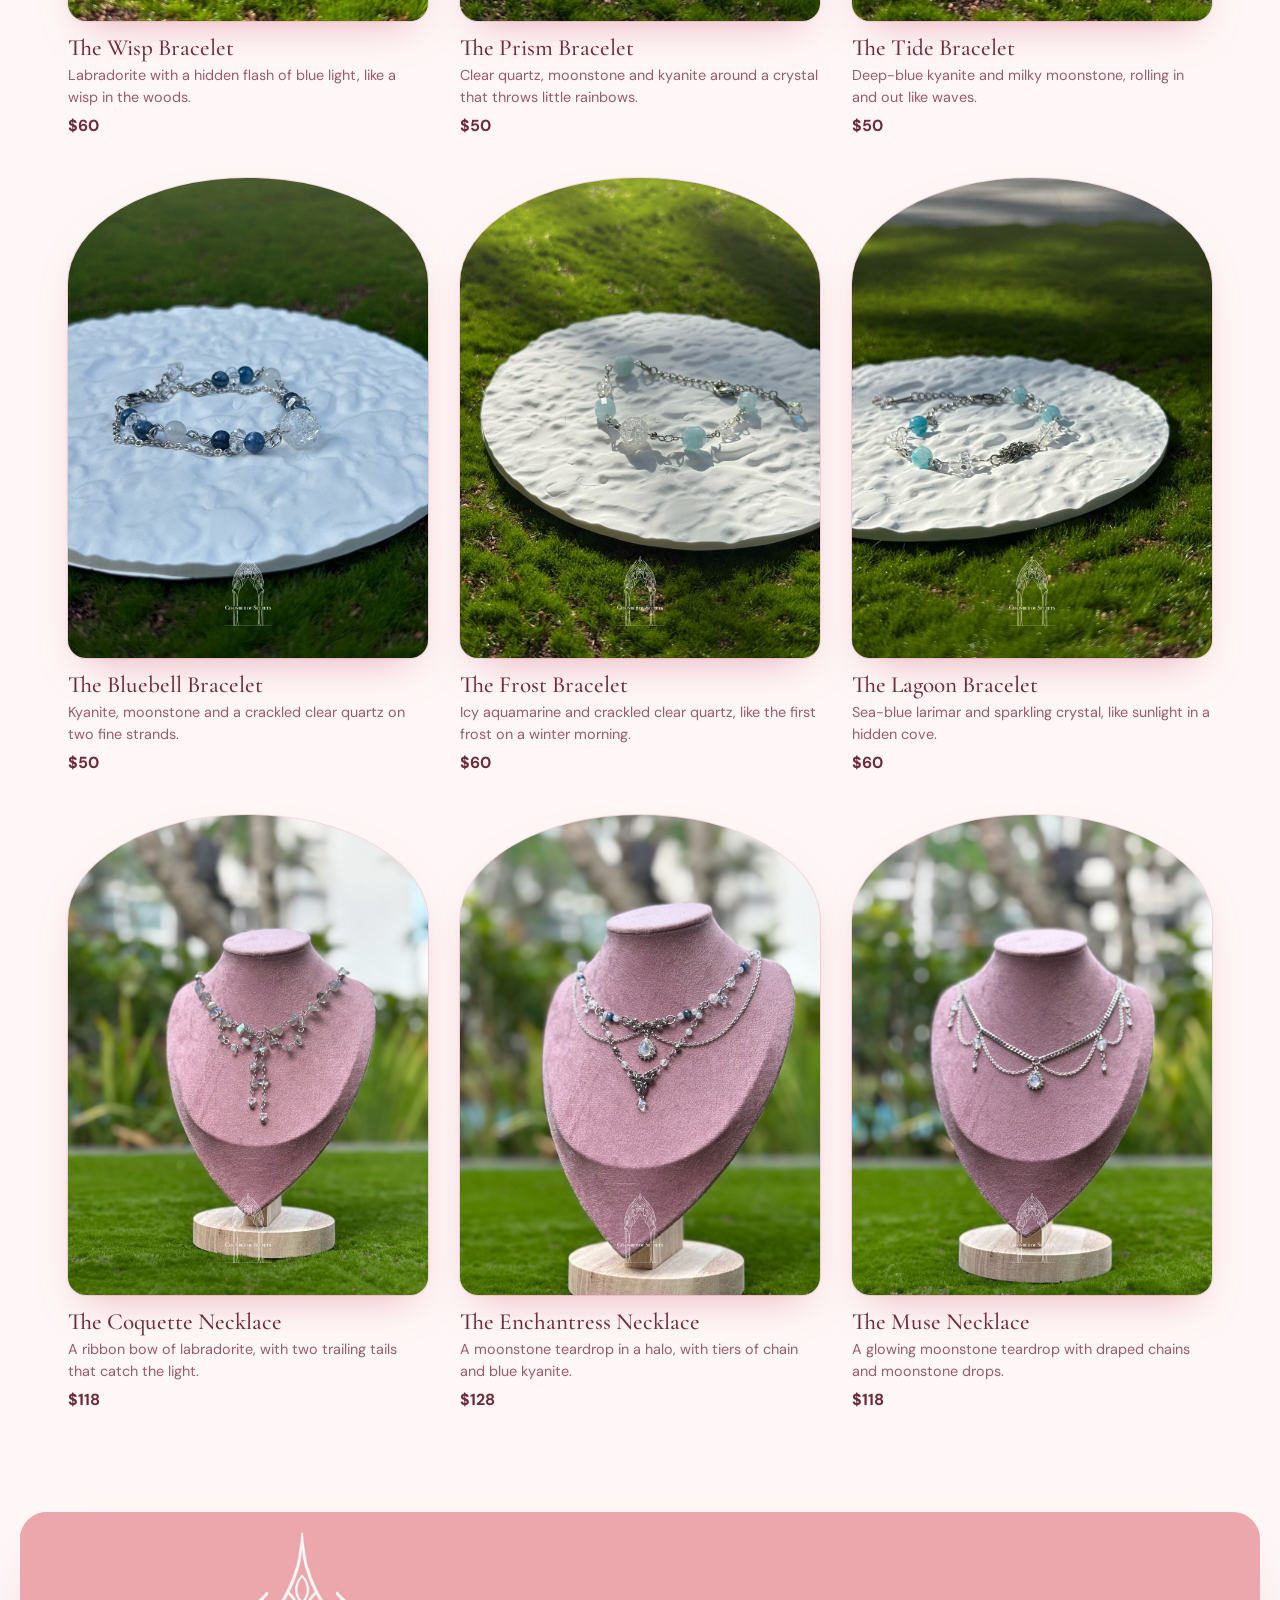
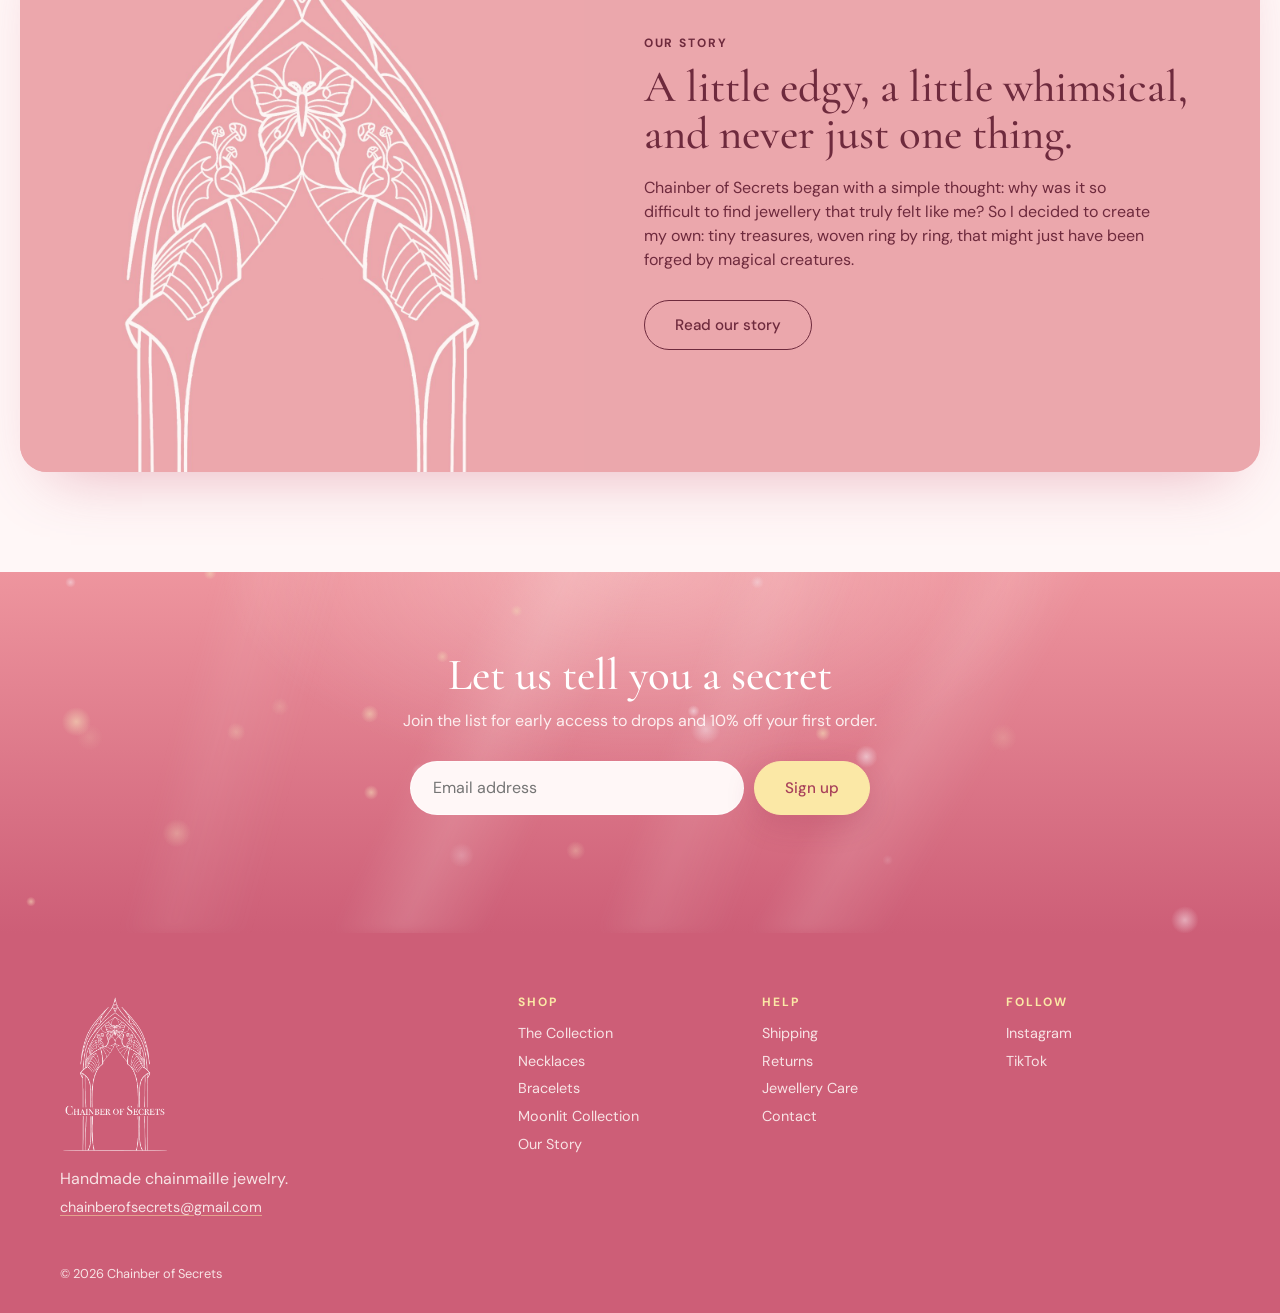
==== commit 76e20376: "Add the Moonlit collection and a Shop by collection filter Co-Authored-By: Claude Opus 5.5 <noreply@" ====
--- a/index.html
+++ b/index.html
@@ -92,6 +92,7 @@
         <a href="index.html#collection">The Collection</a>
         <a href="index.html?type=necklace#collection">Necklaces</a>
         <a href="index.html?type=bracelet#collection">Bracelets</a>
+        <a href="index.html?collection=moonlit#collection">Moonlit Collection</a>
         <a href="our-story.html">Our Story</a>
       </div>
       <div>
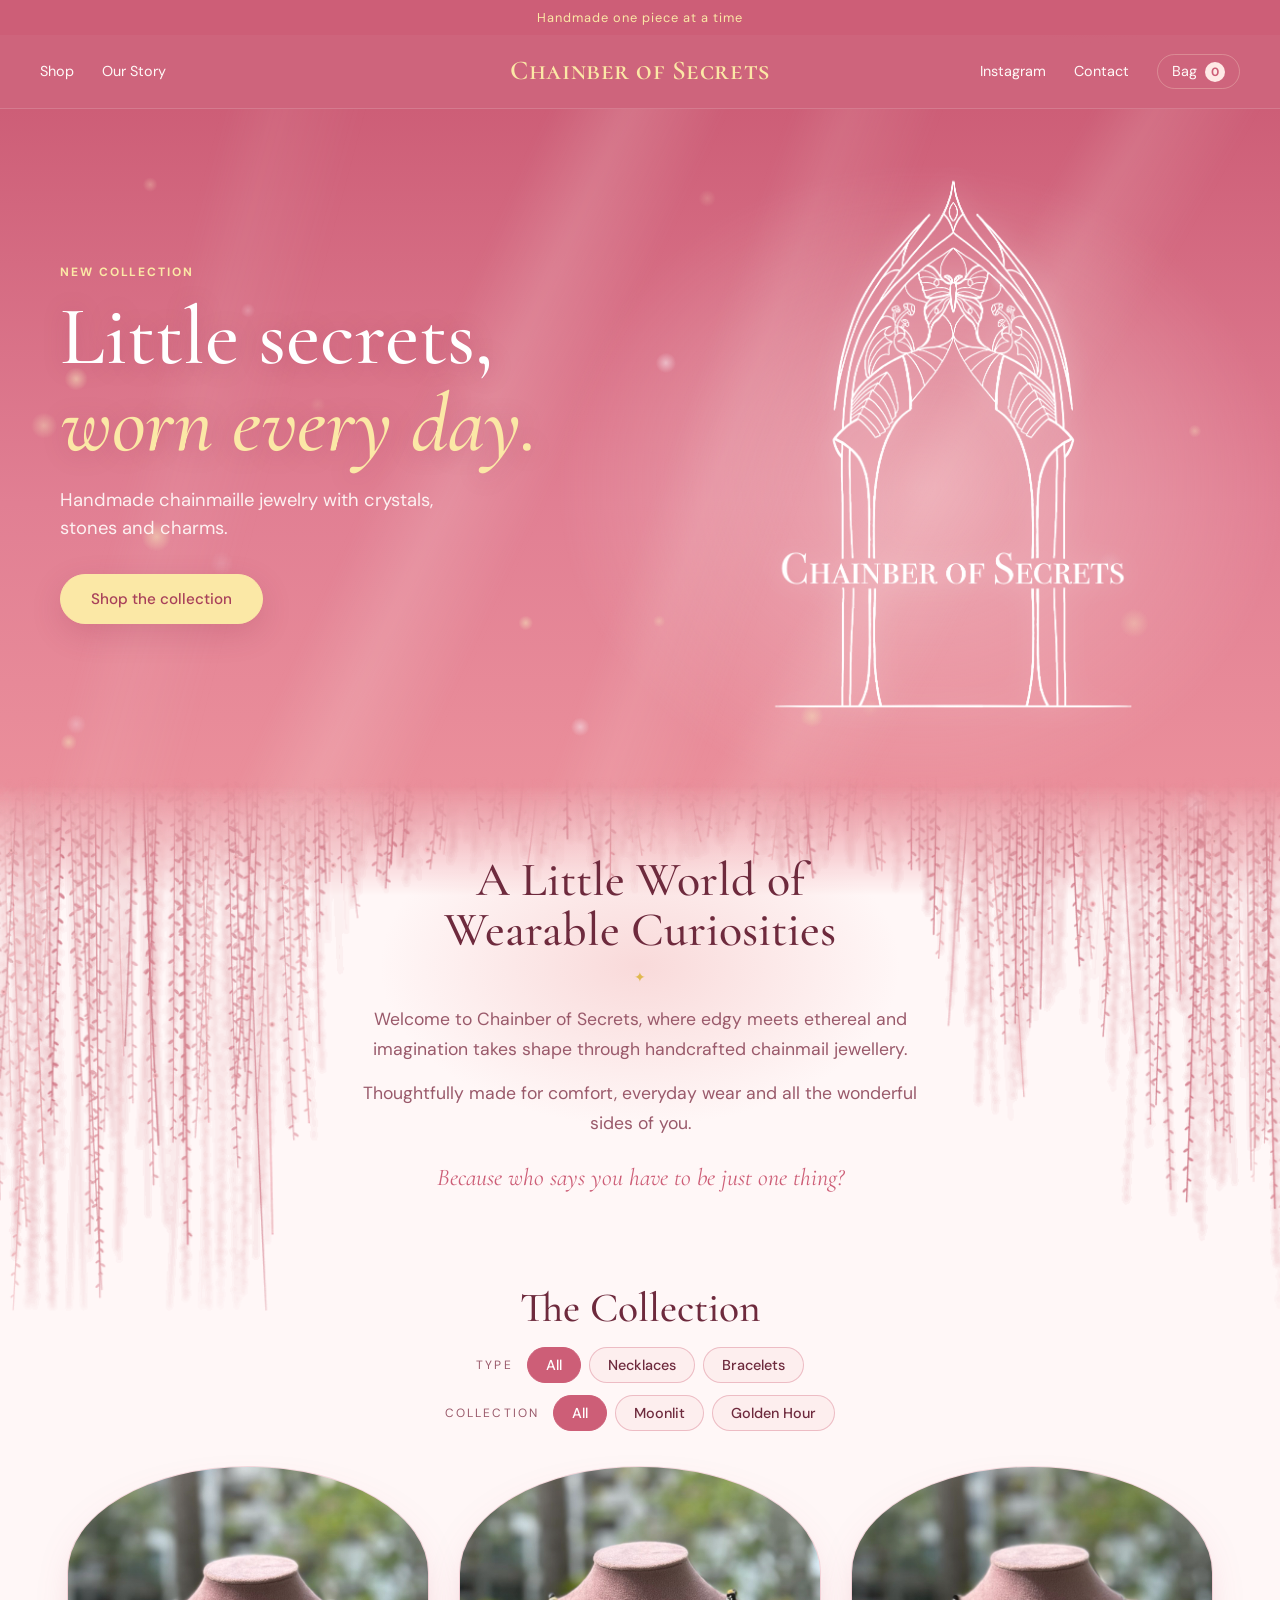
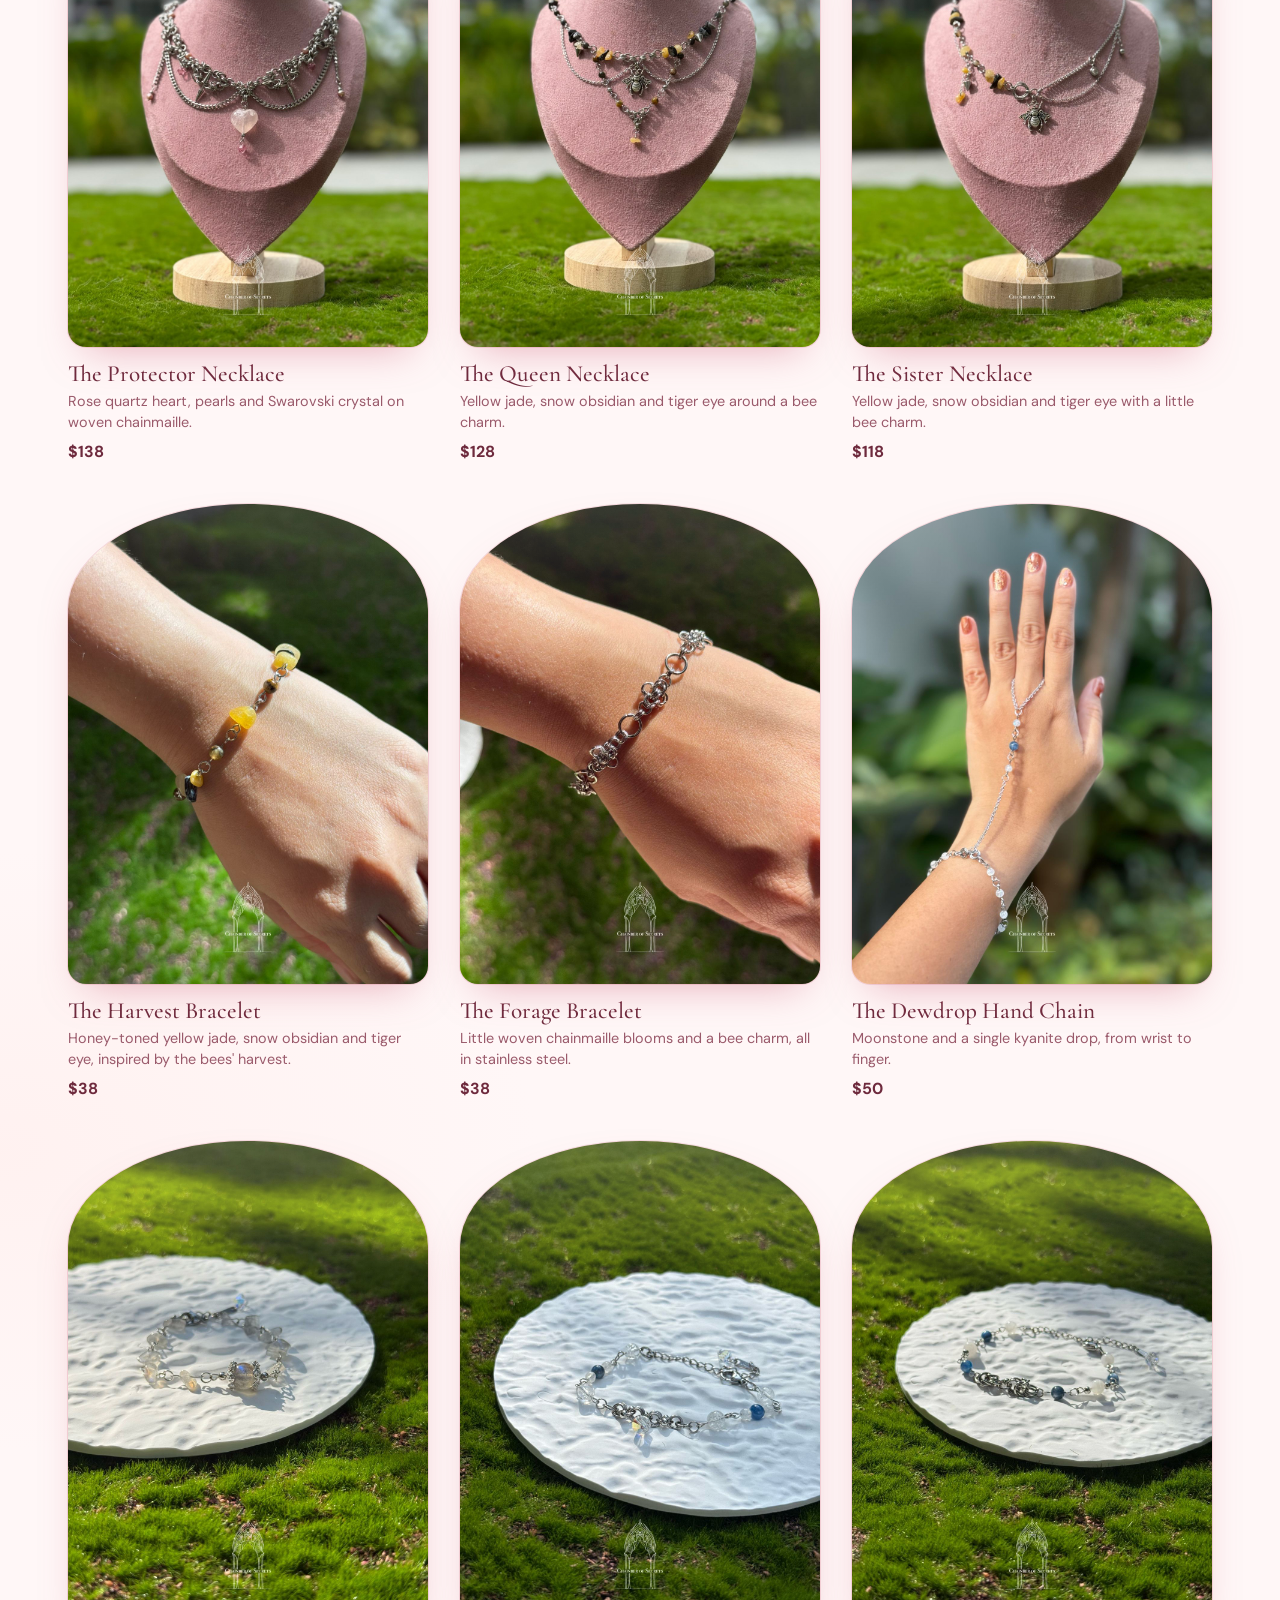
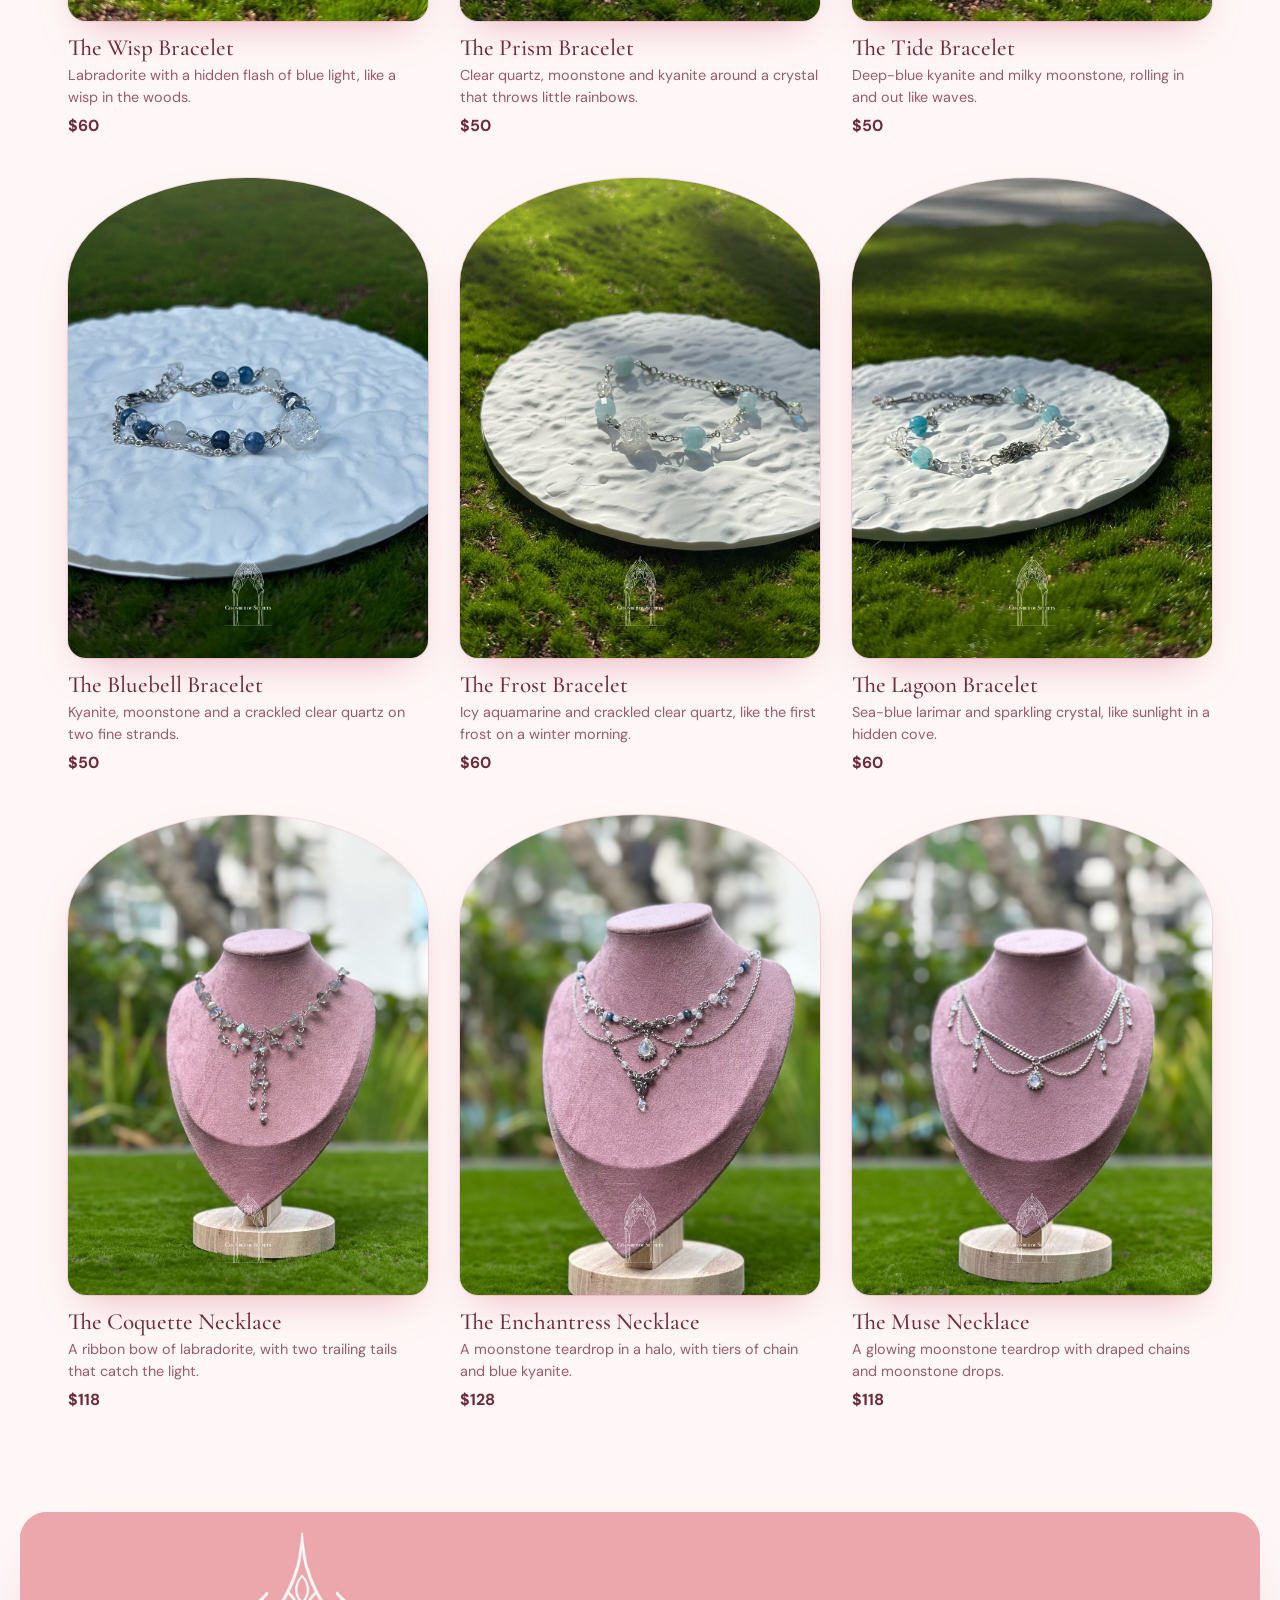
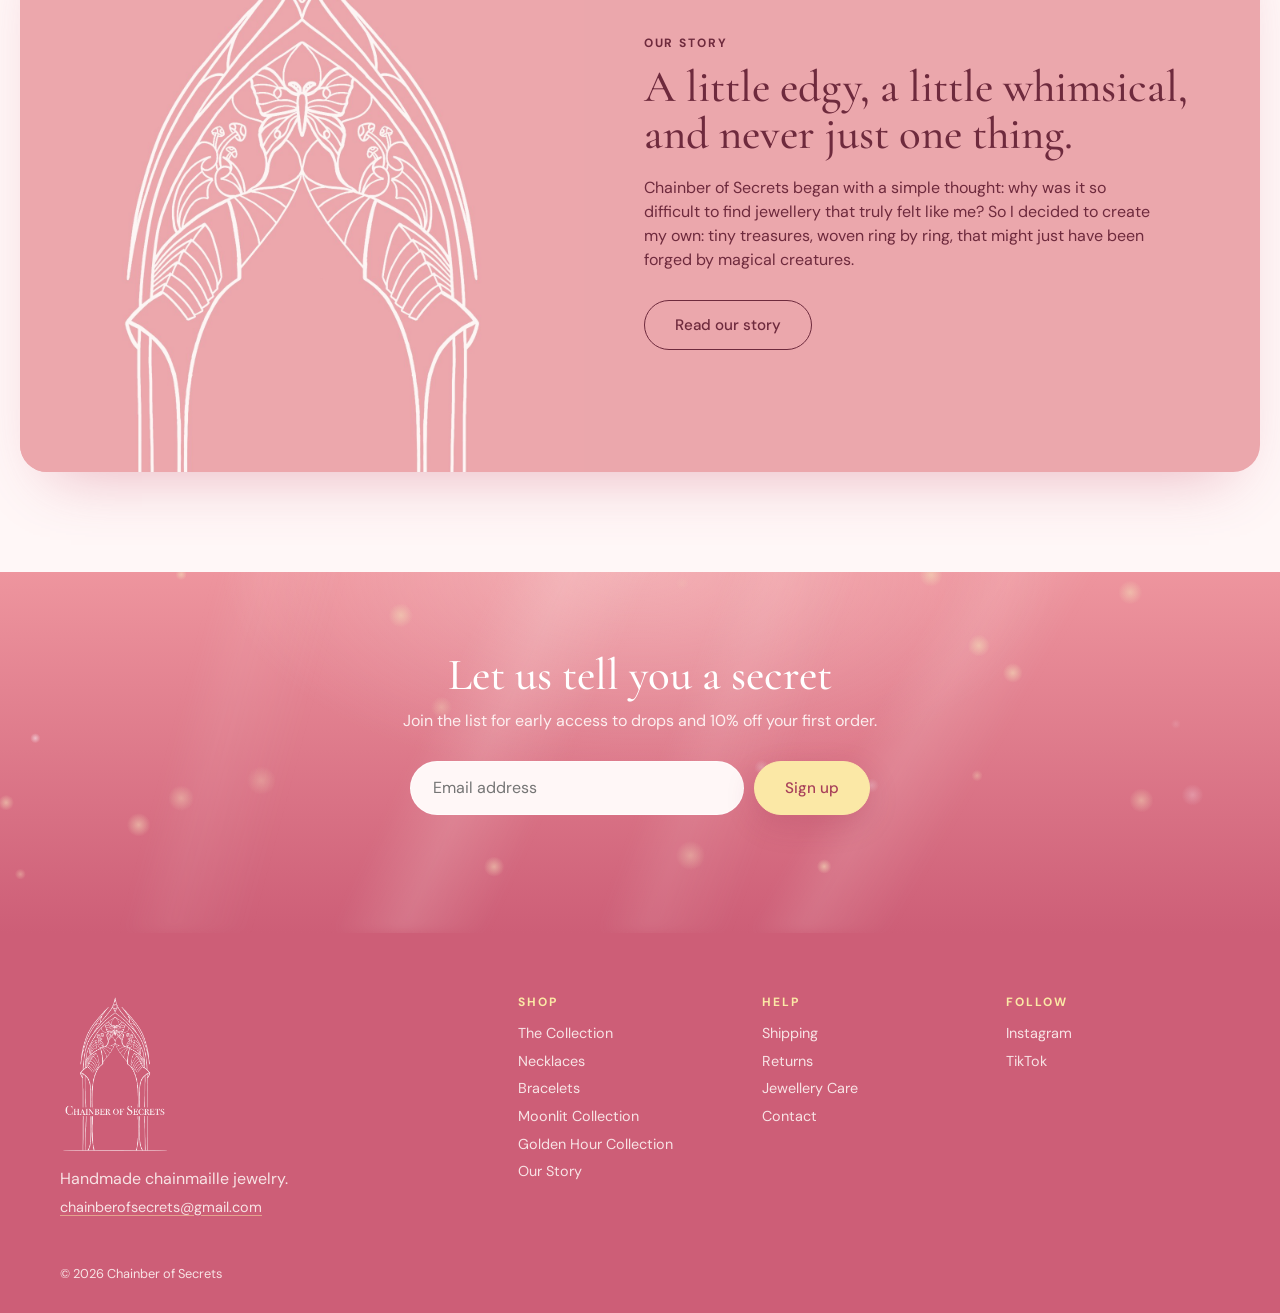
==== commit 55862688: "Add the Golden Hour collection Co-Authored-By: Claude Opus 5.5 <noreply@anthropic.com> Claude-Sessio" ====
--- a/index.html
+++ b/index.html
@@ -93,6 +93,7 @@
         <a href="index.html?type=necklace#collection">Necklaces</a>
         <a href="index.html?type=bracelet#collection">Bracelets</a>
         <a href="index.html?collection=moonlit#collection">Moonlit Collection</a>
+        <a href="index.html?collection=golden-hour#collection">Golden Hour Collection</a>
         <a href="our-story.html">Our Story</a>
       </div>
       <div>
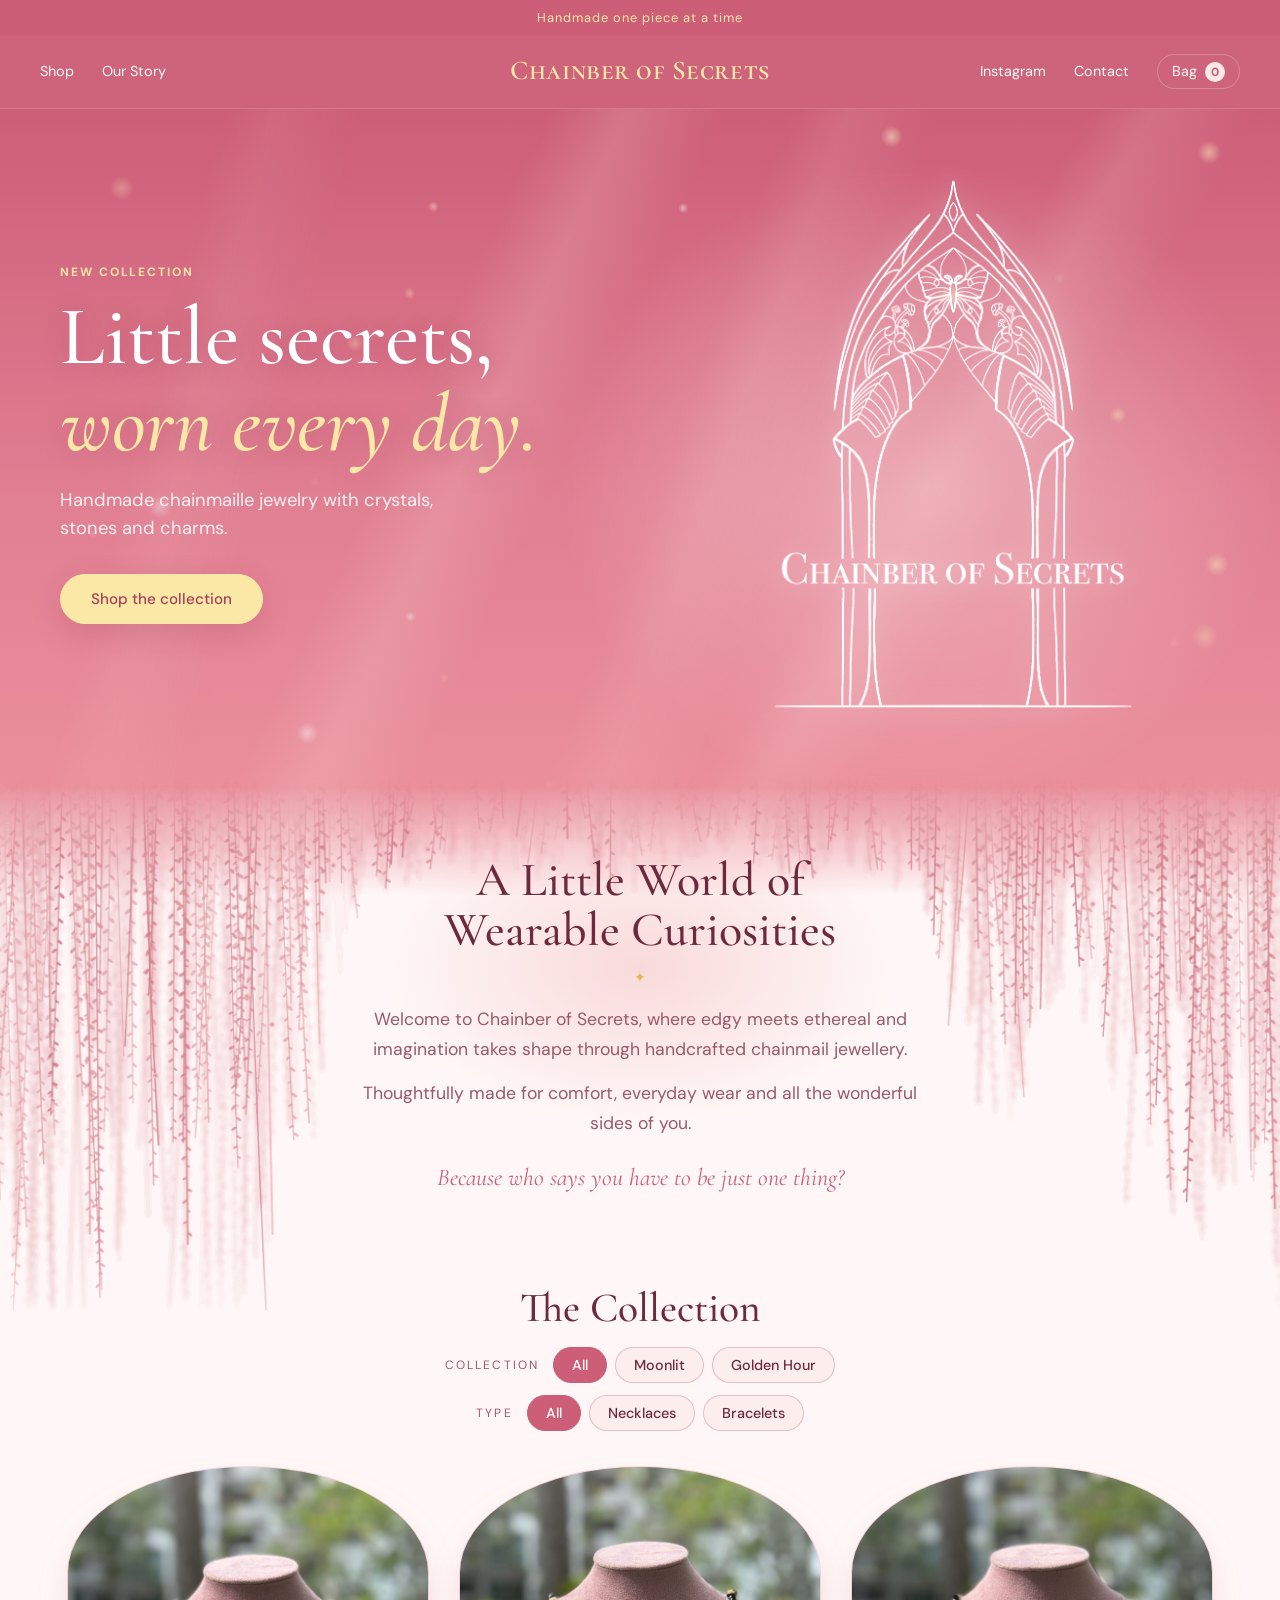
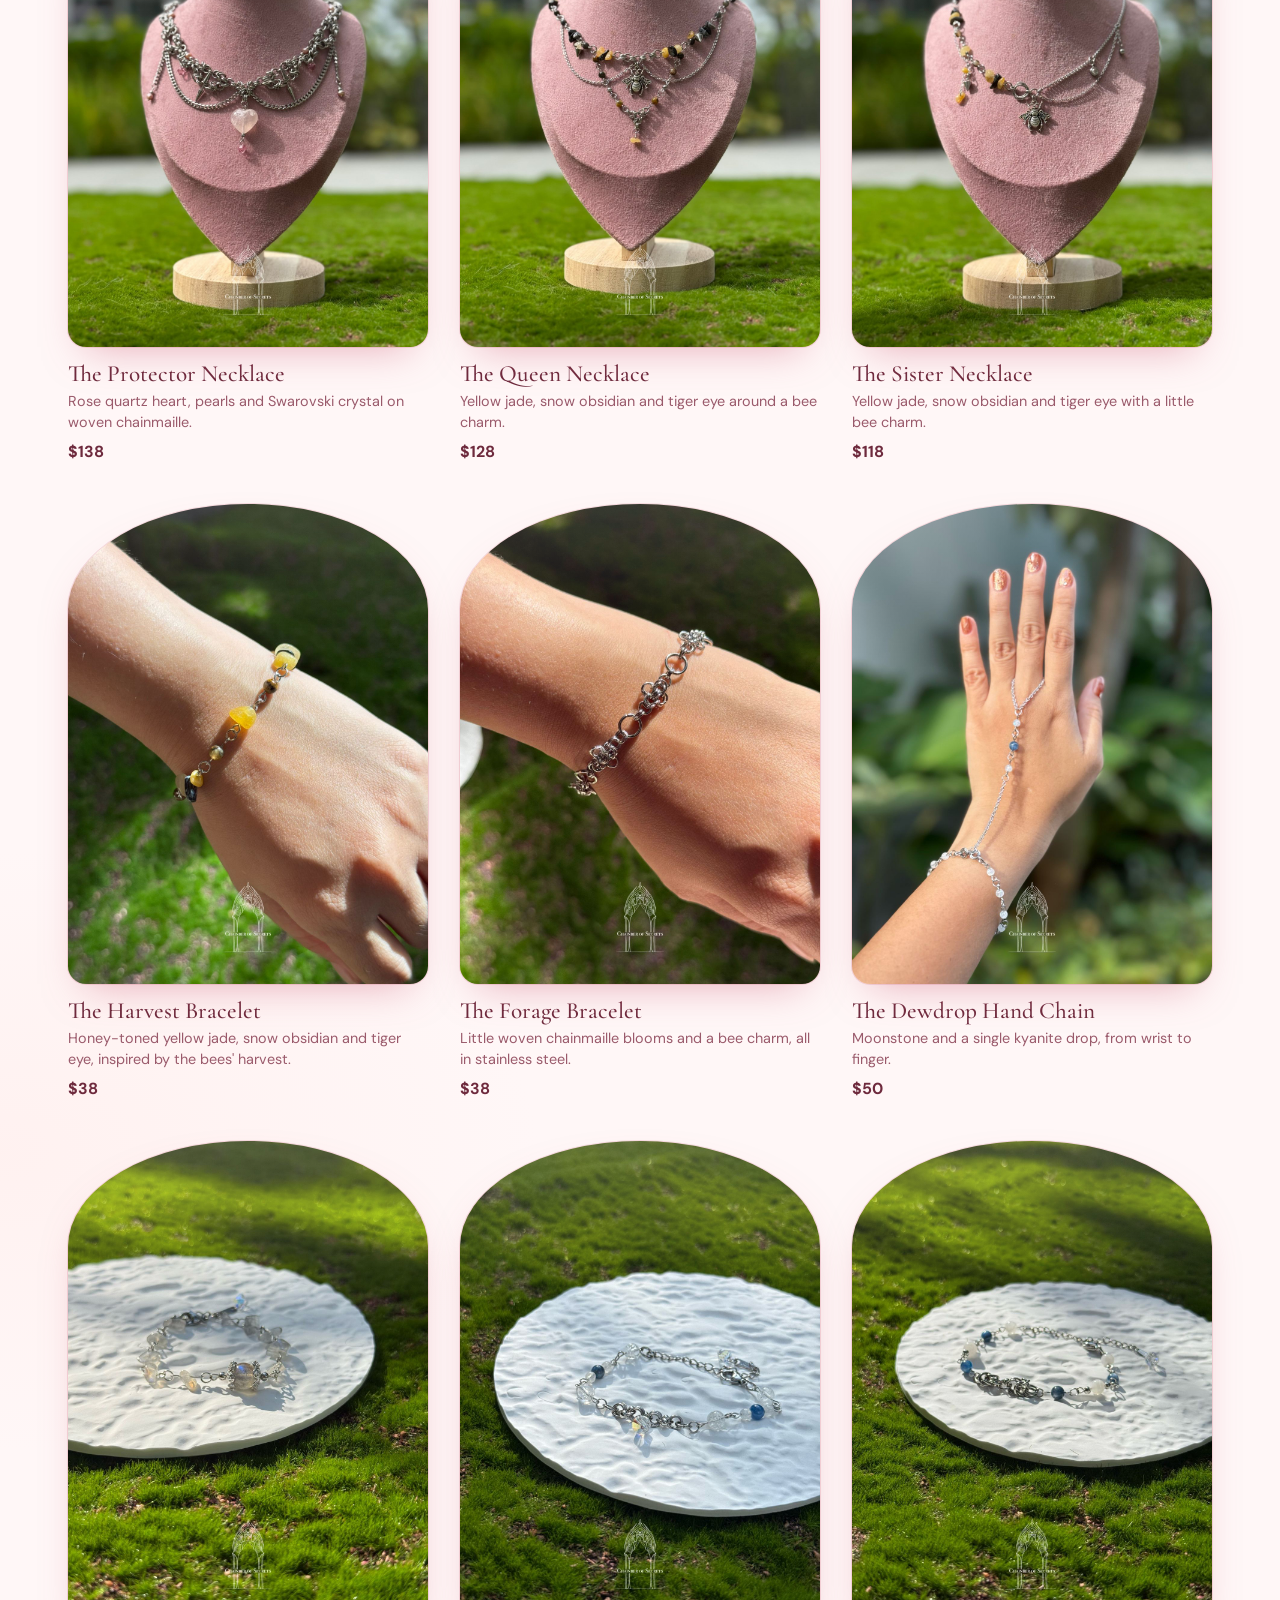
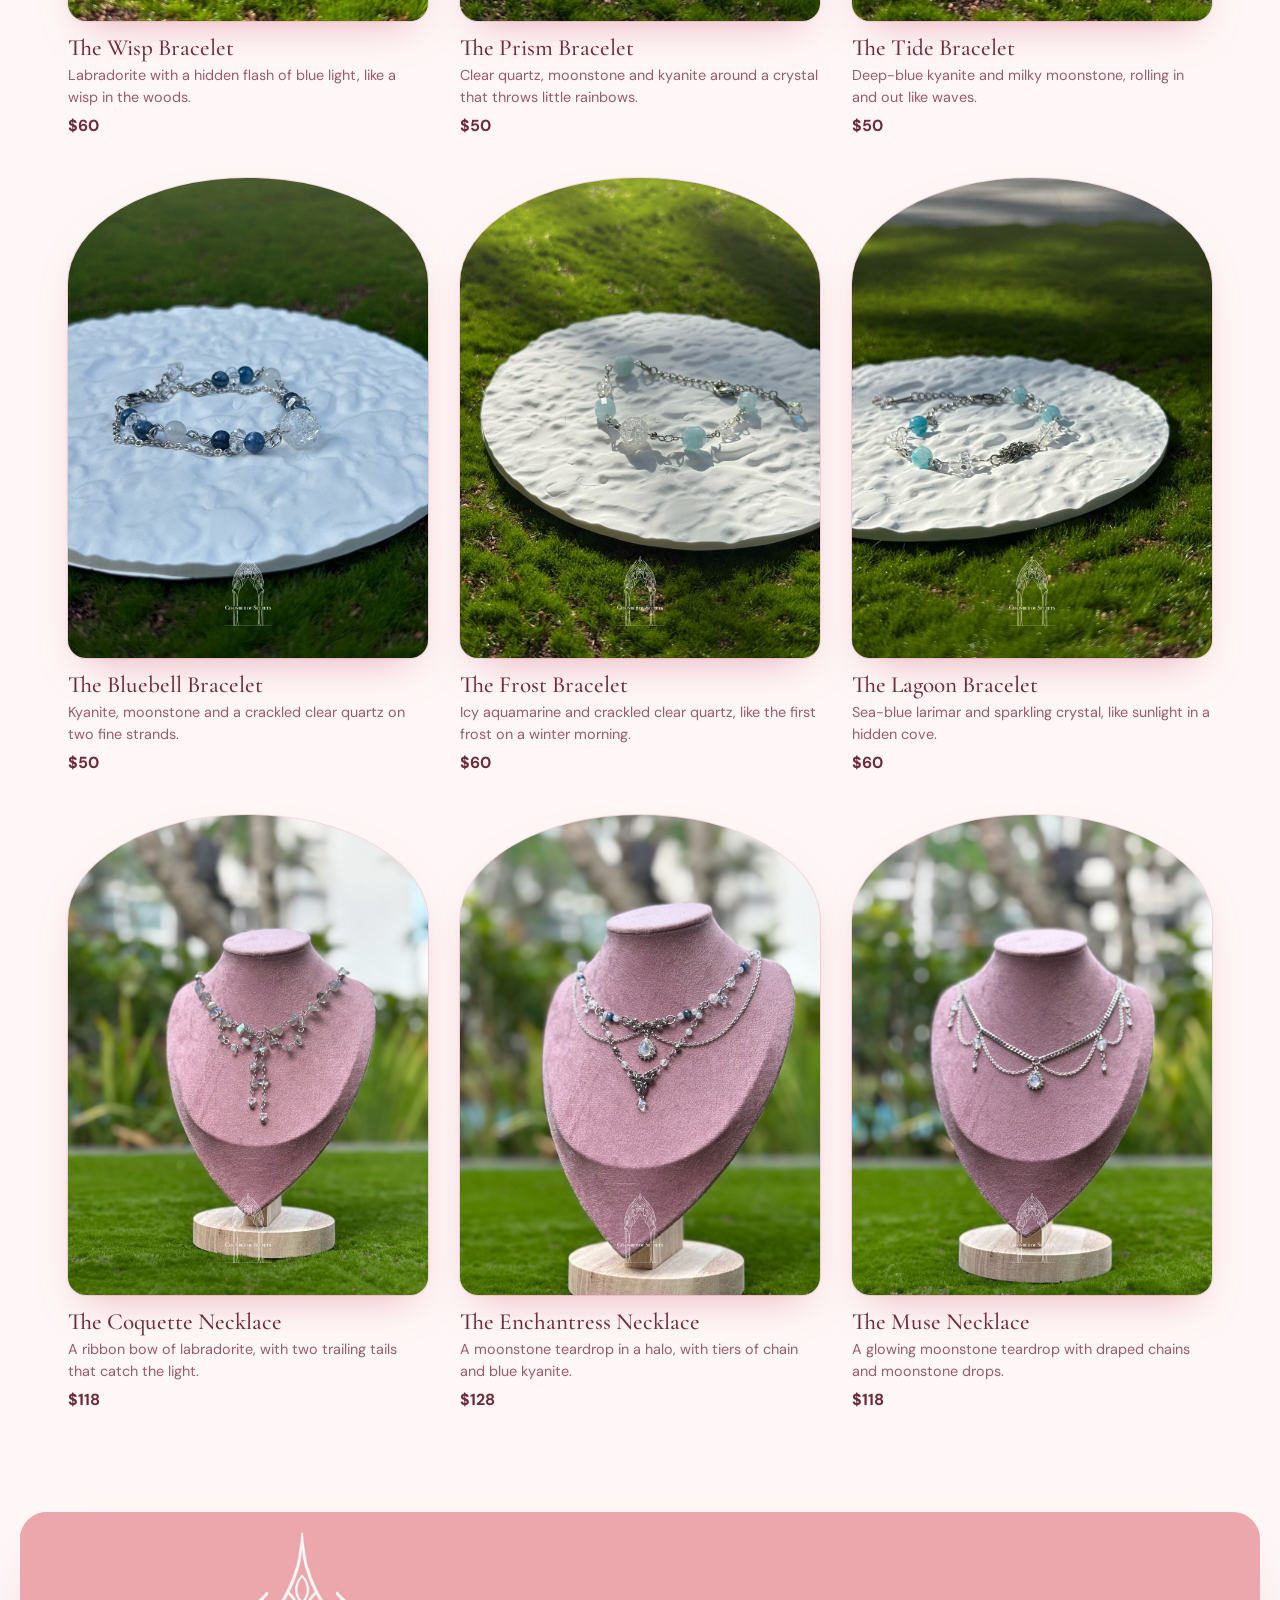
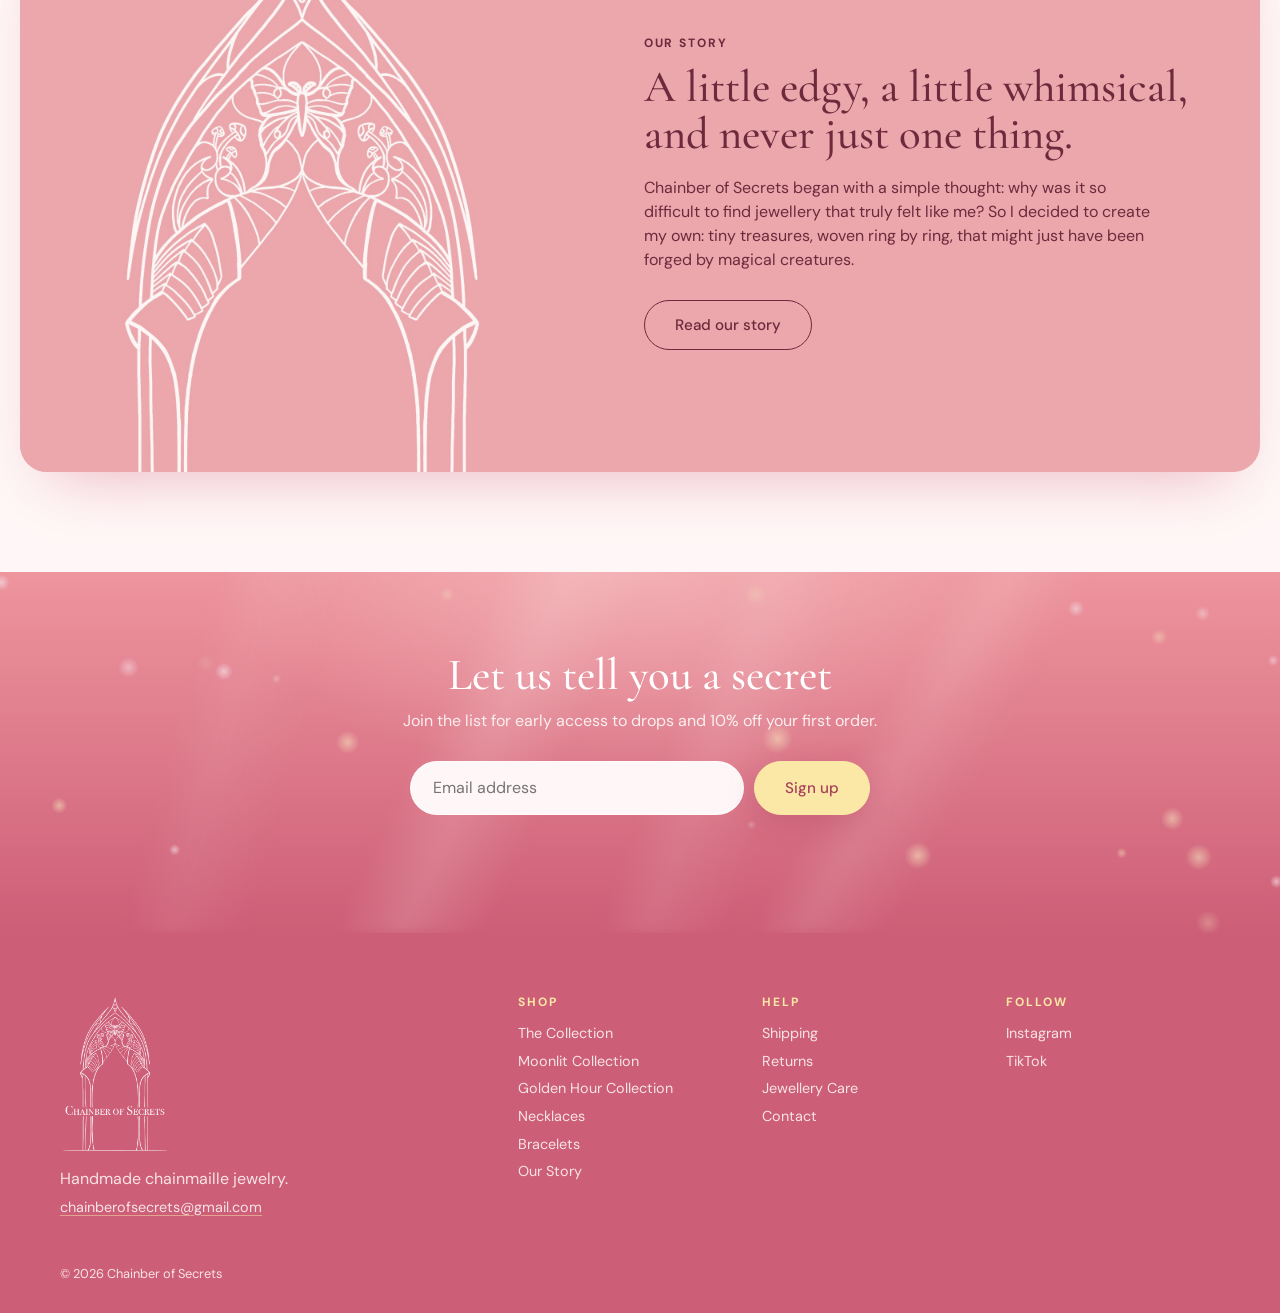
==== commit 500bfa28: "Show the Collection filter before Type Co-Authored-By: Claude Opus 5.5 <noreply@anthropic.com> Claud" ====
--- a/index.html
+++ b/index.html
@@ -90,10 +90,10 @@
       <div>
         <h3>Shop</h3>
         <a href="index.html#collection">The Collection</a>
+        <a href="index.html?collection=moonlit#collection">Moonlit Collection</a>
+        <a href="index.html?collection=golden-hour#collection">Golden Hour Collection</a>
         <a href="index.html?type=necklace#collection">Necklaces</a>
         <a href="index.html?type=bracelet#collection">Bracelets</a>
-        <a href="index.html?collection=moonlit#collection">Moonlit Collection</a>
-        <a href="index.html?collection=golden-hour#collection">Golden Hour Collection</a>
         <a href="our-story.html">Our Story</a>
       </div>
       <div>
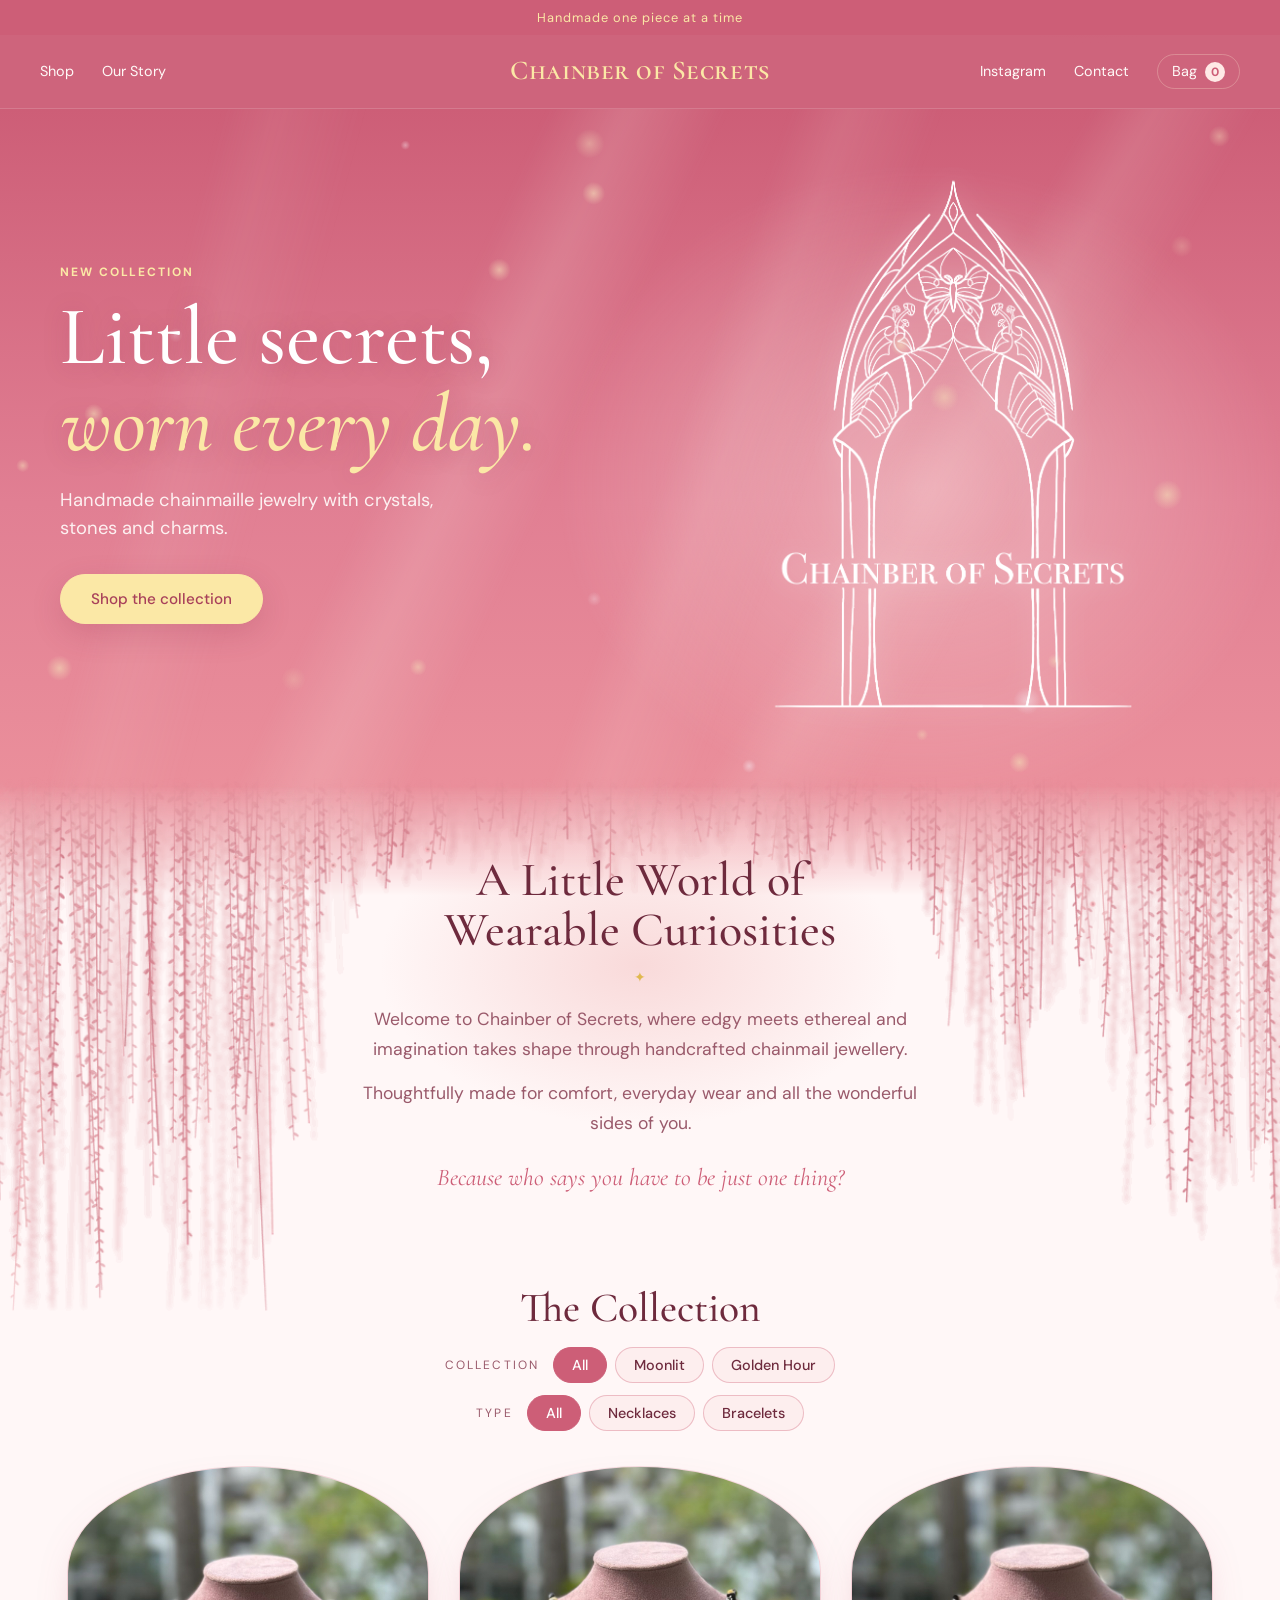
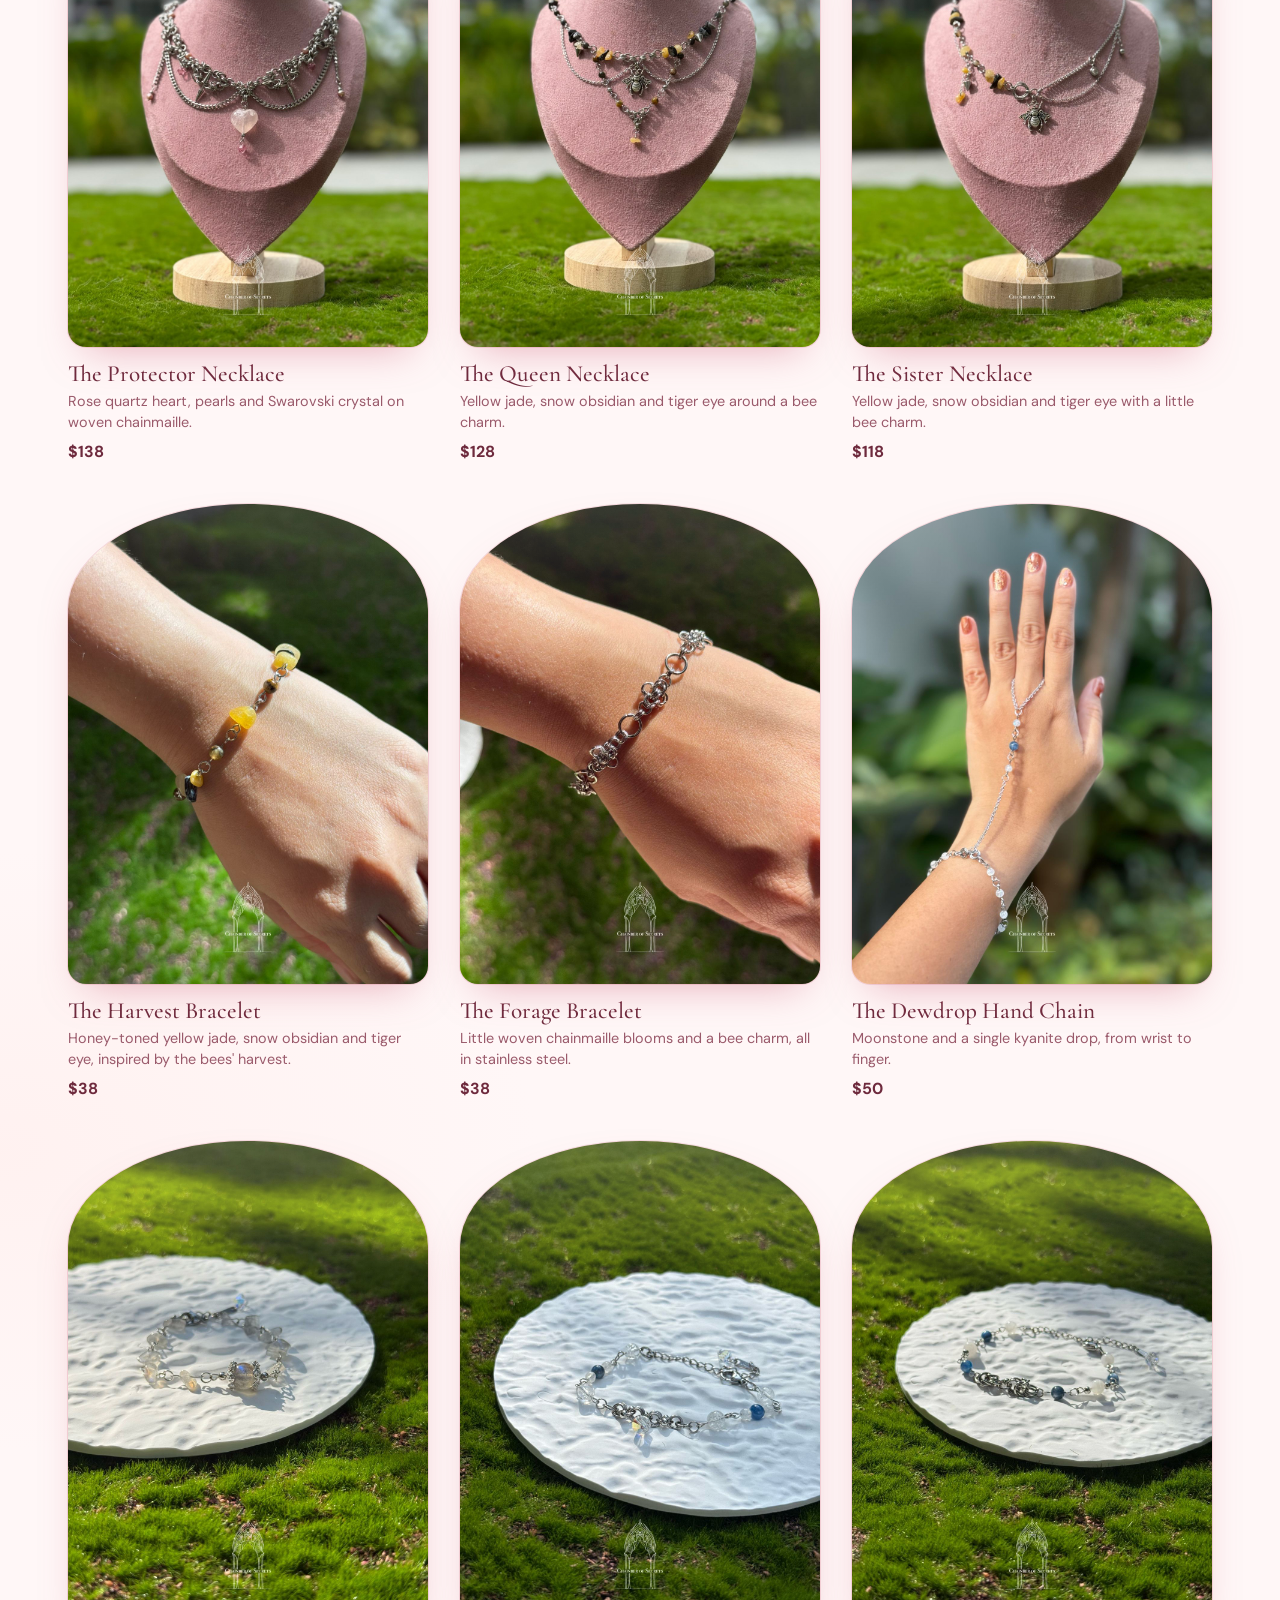
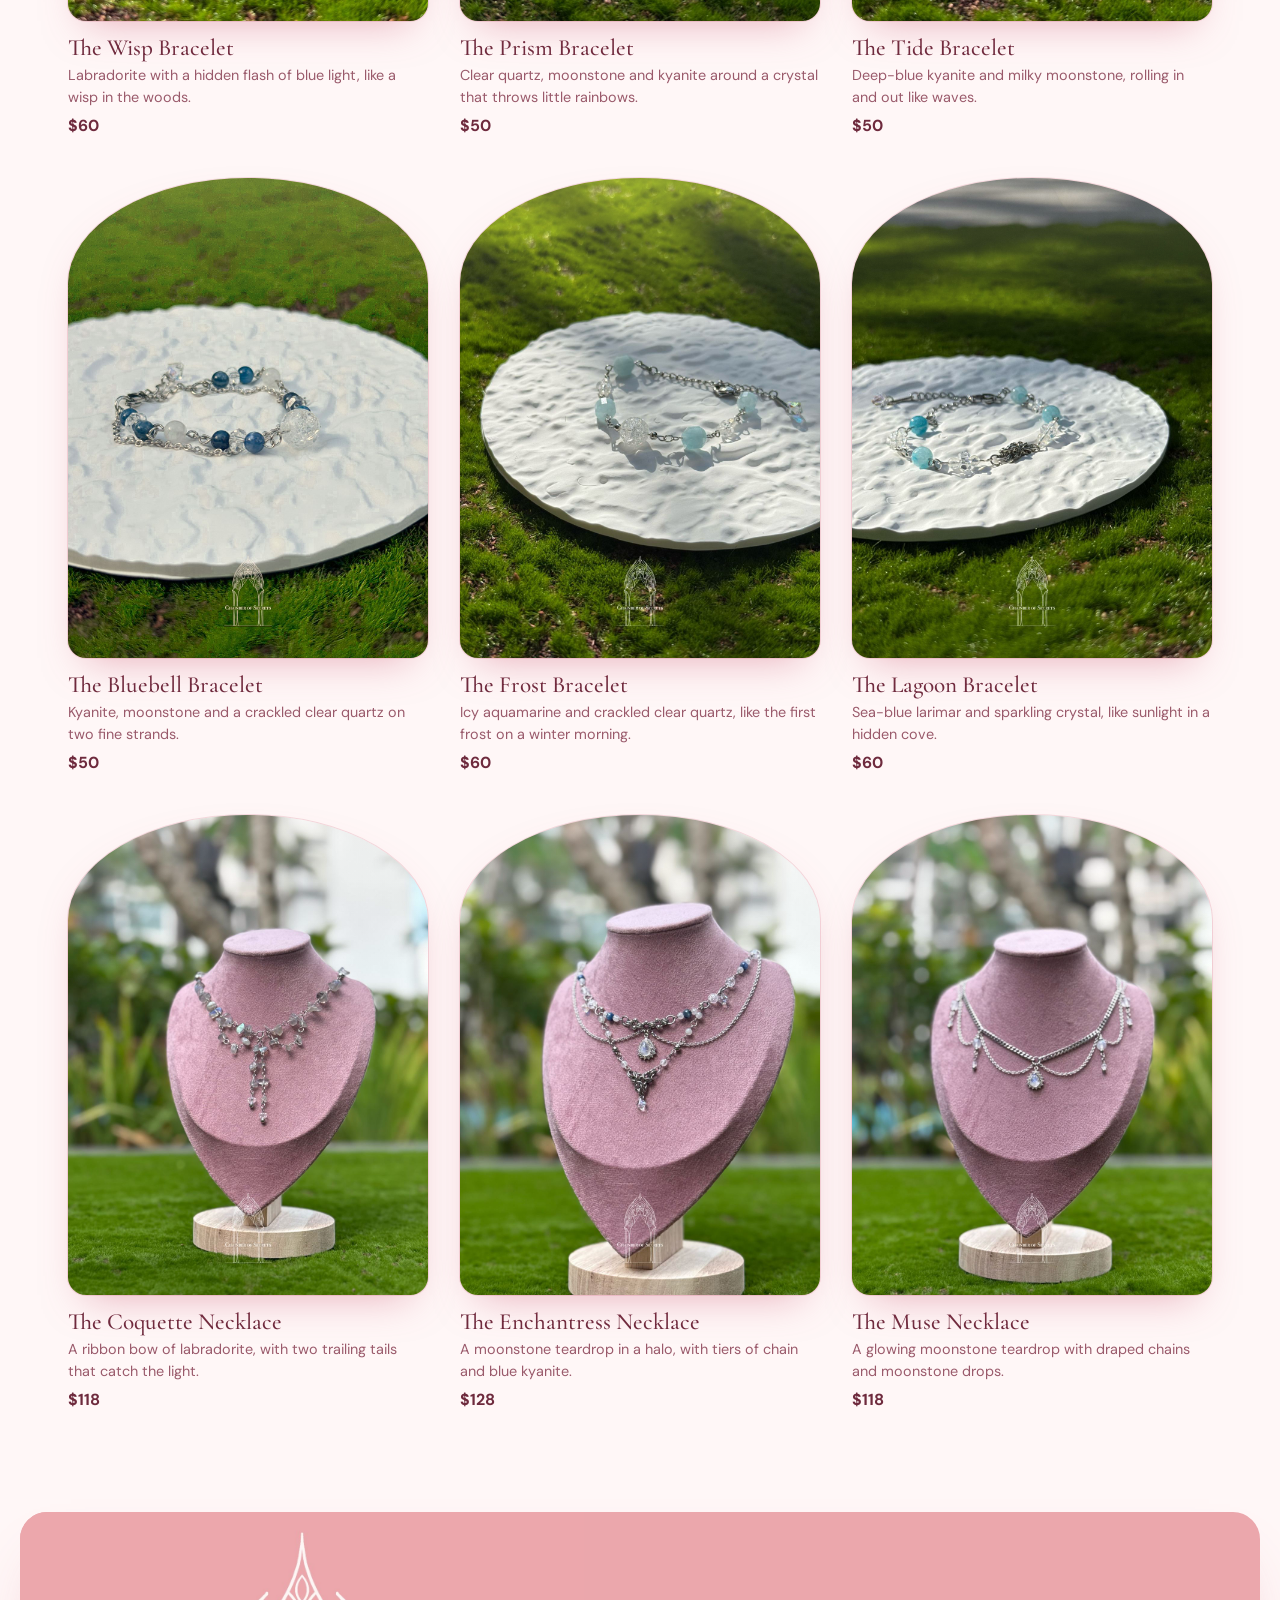
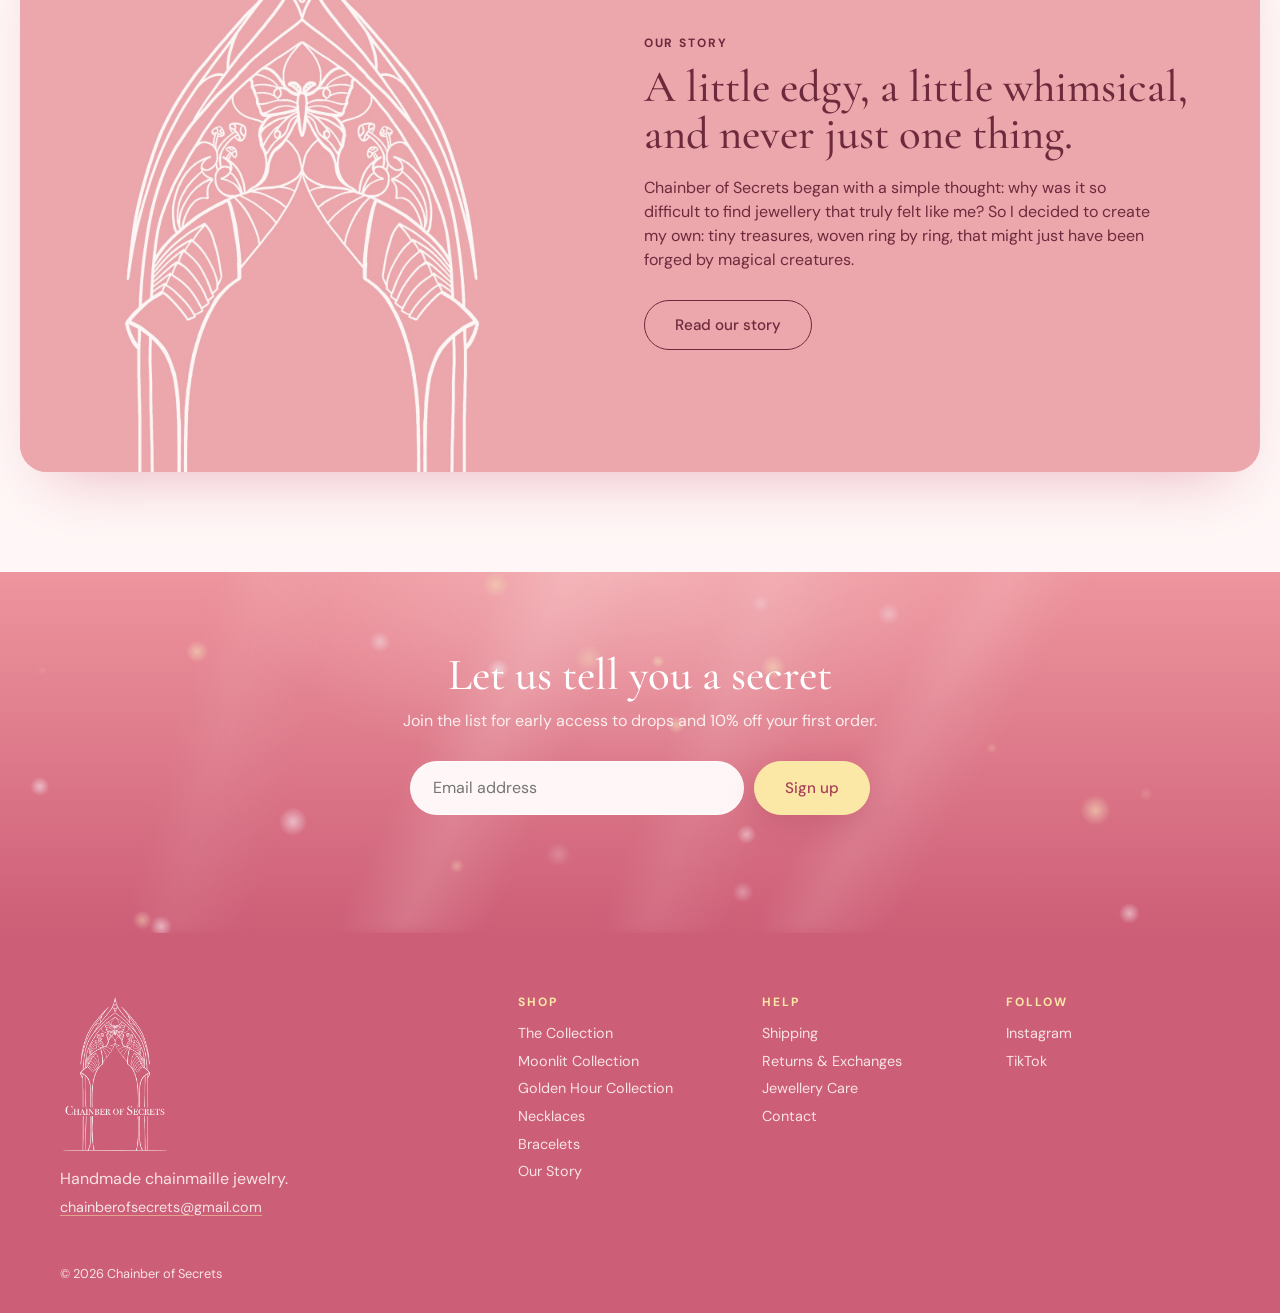
==== commit 34485fc0: "Add Shipping and Returns & Exchanges pages Drafted from common Singapore jewellery-brand terms: trac" ====
--- a/index.html
+++ b/index.html
@@ -98,7 +98,7 @@
       </div>
       <div>
         <h3>Help</h3>
-        <a href="#">Shipping</a><a href="#">Returns</a><a href="jewellery-care.html">Jewellery Care</a><a href="mailto:chainberofsecrets@gmail.com">Contact</a>
+        <a href="shipping.html">Shipping</a><a href="returns.html">Returns &amp; Exchanges</a><a href="jewellery-care.html">Jewellery Care</a><a href="mailto:chainberofsecrets@gmail.com">Contact</a>
       </div>
       <div>
         <h3>Follow</h3>
--- a/styles.css
+++ b/styles.css
@@ -905,3 +905,10 @@
   .filter-label { width: 100%; text-align: center; margin: 0 0 2px; }
   .chip { padding: 7px 14px; font-size: 0.85rem; }
 }
+
+/* Shipping and Returns pages */
+.policy h2 { font-size: 1.9rem; margin: 18px 0 2px; color: var(--ink); }
+.policy ul, .policy ol { padding-left: 1.3em; display: flex; flex-direction: column; gap: 8px; }
+.policy li::marker { color: var(--plum); }
+.policy a:not(.btn) { color: var(--plum); text-decoration: underline; text-underline-offset: 3px; }
+.policy-contact { margin-top: 12px; padding: 18px 22px; border-radius: var(--radius); background: var(--petal); }
